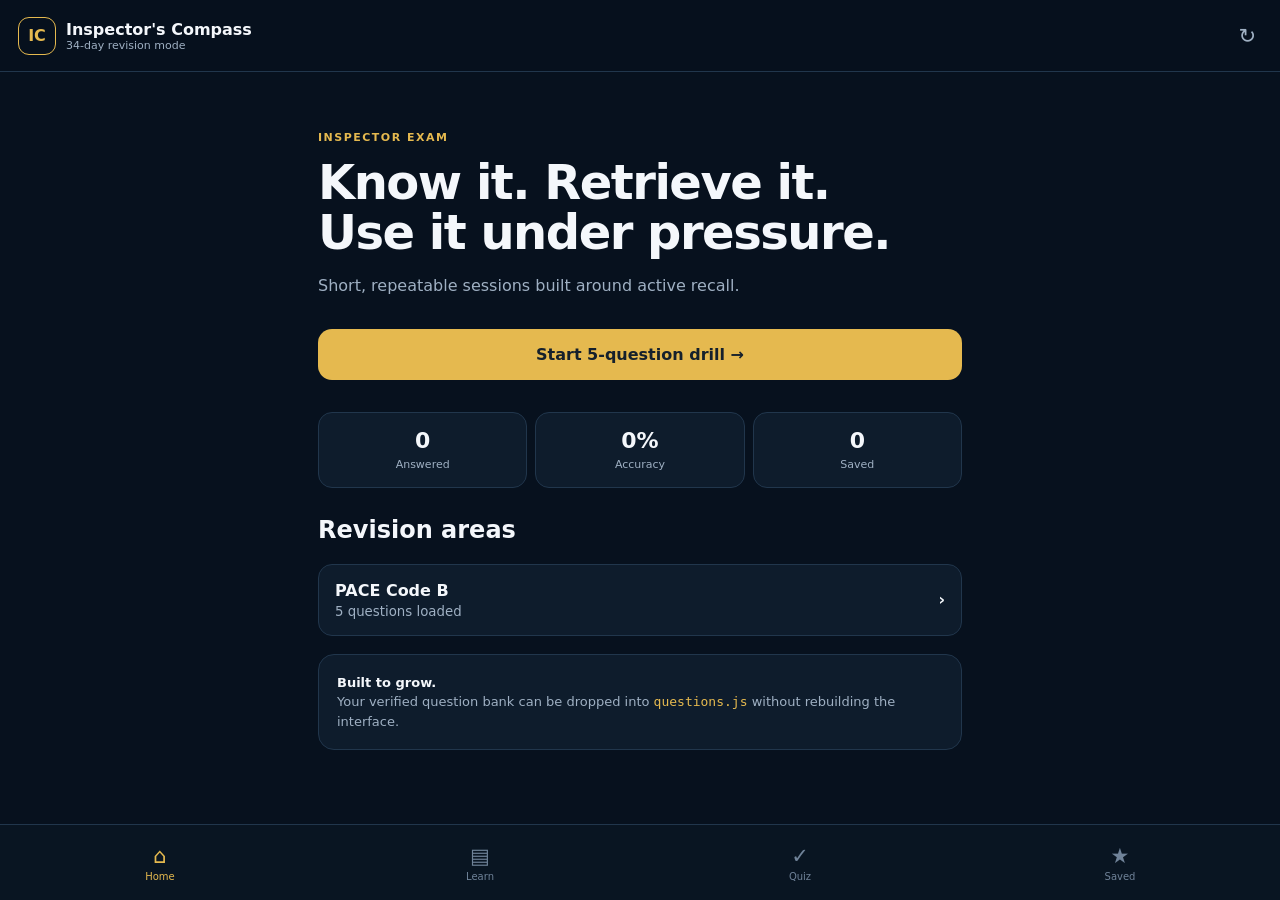
==== index.html @ 99ddb694 "Add files via upload" ====
<!doctype html><html lang="en"><head><meta charset="UTF-8"><meta name="viewport" content="width=device-width,initial-scale=1,viewport-fit=cover"><meta name="theme-color" content="#081523"><meta name="description" content="Inspector's Compass - mobile-first police inspector revision"><link rel="manifest" href="manifest.webmanifest"><link rel="icon" href="icons/icon.svg"><link rel="stylesheet" href="styles.css"><title>Inspector's Compass</title></head><body><div id="app"></div><script src="questions.js"></script><script src="app.js"></script></body></html>
---- styles.css ----
:root{--bg:#07111e;--panel:#0e1c2c;--panel2:#13263a;--ink:#f4f7fb;--muted:#9fb0c3;--gold:#e5b94f;--line:#21364c;--good:#2e9f6b;--bad:#c95a61}*{box-sizing:border-box}body{margin:0;background:var(--bg);color:var(--ink);font-family:Inter,ui-sans-serif,system-ui,-apple-system,Segoe UI,Roboto,sans-serif;padding-bottom:90px}button{font:inherit}header{height:72px;display:flex;align-items:center;justify-content:space-between;padding:12px 18px;border-bottom:1px solid var(--line);position:sticky;top:0;background:rgba(7,17,30,.96);backdrop-filter:blur(12px);z-index:3}.brand{display:flex;gap:10px;align-items:center}.brand b{display:block}.brand small{display:block;color:var(--muted);font-size:11px}.badge{width:38px;height:38px;border:1px solid var(--gold);color:var(--gold);display:grid;place-items:center;border-radius:11px;font-weight:900}.ghost,.back,.star{background:none;border:0;color:var(--muted);font-size:21px}.star.on{color:var(--gold)}main{max-width:680px;margin:auto;padding:22px 18px}.hero{padding:24px 0 8px}.hero h1{font-size:38px;line-height:1.05;margin:8px 0 12px;letter-spacing:-1.5px}.hero p{color:var(--muted);line-height:1.55}.eyebrow{color:var(--gold)!important;font-size:11px!important;letter-spacing:1.5px;font-weight:800}.primary,.secondary{width:100%;border:0;border-radius:14px;padding:16px;margin-top:14px;font-weight:800}.primary{background:var(--gold);color:#15202c}.primary:disabled{opacity:.35}.secondary{background:var(--panel2);color:var(--ink);border:1px solid var(--line)}.stats{display:grid;grid-template-columns:repeat(3,1fr);gap:8px;margin:24px 0}.stats div{background:var(--panel);padding:15px 8px;border:1px solid var(--line);border-radius:14px;text-align:center}.stats strong{font-size:22px;display:block}.stats span{font-size:11px;color:var(--muted)}h2{margin-top:28px}.topic{width:100%;display:flex;align-items:center;justify-content:space-between;text-align:left;background:var(--panel);color:var(--ink);border:1px solid var(--line);border-radius:14px;padding:16px;margin:9px 0}.topic small{display:block;color:var(--muted);margin-top:4px}.notice,.card,.explain,.empty{background:var(--panel);border:1px solid var(--line);border-radius:16px;padding:18px;margin:18px 0;line-height:1.5}.notice{color:var(--muted);font-size:13px}.notice b{color:var(--ink)}code{color:var(--gold)}nav{position:fixed;bottom:0;left:0;right:0;height:76px;background:#091522;border-top:1px solid var(--line);display:flex;z-index:5;padding-bottom:env(safe-area-inset-bottom)}nav button{flex:1;background:none;border:0;color:#708399;font-size:10px}nav button span{display:block;font-size:21px;margin-bottom:3px}nav button.active{color:var(--gold)}.pageTitle{margin-bottom:5px}.muted{color:var(--muted)}.quizTop{display:flex;justify-content:space-between;align-items:center}.progress{height:5px;background:var(--panel2);border-radius:9px;overflow:hidden;margin:18px 0 30px}.progress i{display:block;height:100%;background:var(--gold)}.question{font-size:25px;line-height:1.25;margin:8px 0 22px}.answers{display:grid;gap:10px}.answer{display:flex;gap:13px;align-items:center;text-align:left;padding:15px;background:var(--panel);border:1px solid var(--line);border-radius:14px;color:var(--ink)}.answer span{min-width:31px;height:31px;border-radius:50%;border:1px solid #40556c;display:grid;place-items:center;font-weight:800}.answer.chosen{border-color:var(--gold)}.answer.correct{border-color:var(--good);background:#10291f}.answer.wrong{border-color:var(--bad);background:#2a171d}.explain b{color:var(--gold)}.explain p{color:#d9e1e9}.explain small{color:var(--muted)}.finish{text-align:center;padding-top:40px}.bigcheck{margin:auto;width:74px;height:74px;border-radius:50%;display:grid;place-items:center;background:var(--gold);color:#17212c;font-size:35px;font-weight:900}.empty{text-align:center;color:var(--muted);padding:45px 20px}.empty:first-letter{color:var(--gold)}@media(min-width:700px){.hero h1{font-size:48px}}
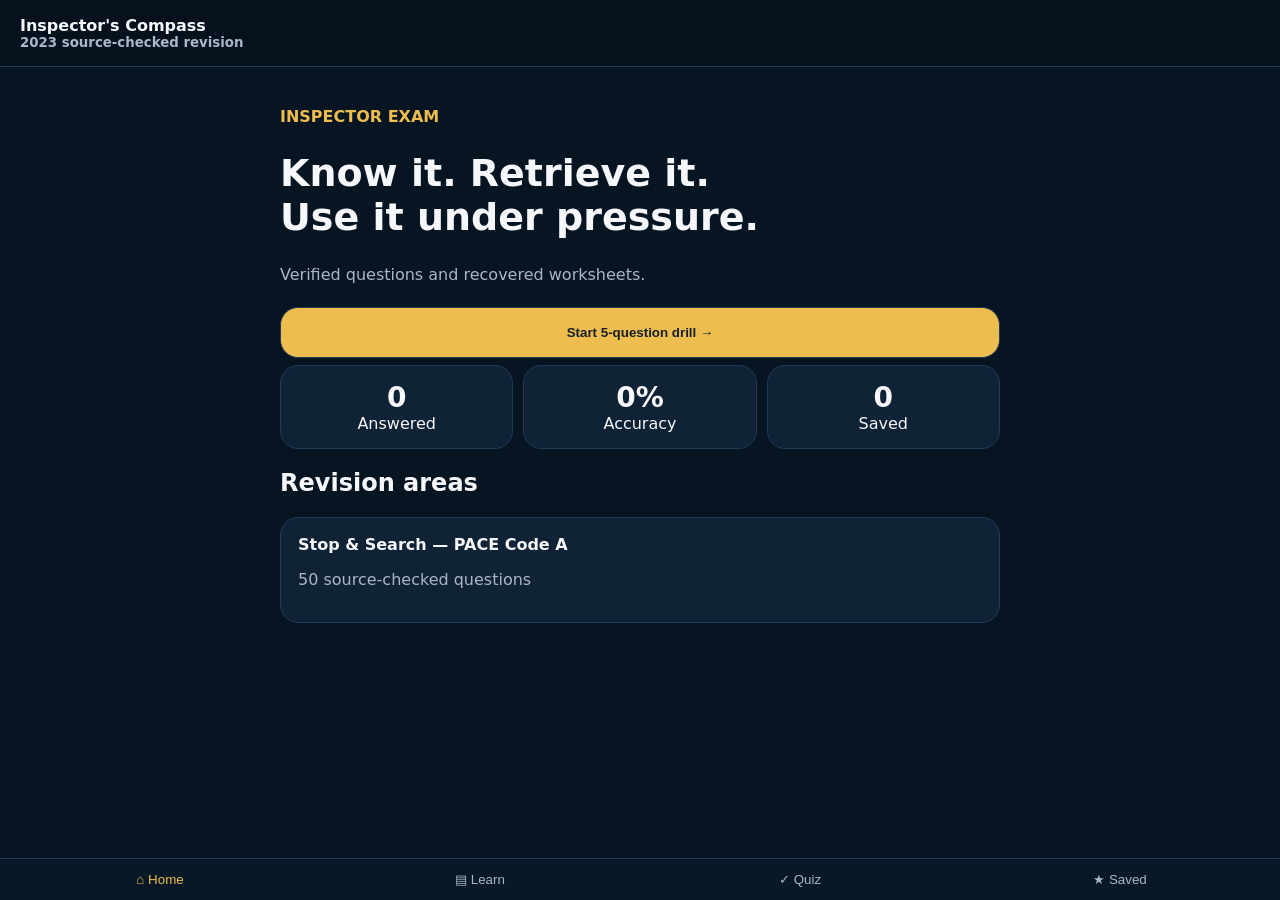
==== commit 2ef61aba: "Add files via upload" ====
--- a/index.html
+++ b/index.html
@@ -1 +1 @@
-<!doctype html><html lang="en"><head><meta charset="UTF-8"><meta name="viewport" content="width=device-width,initial-scale=1,viewport-fit=cover"><meta name="theme-color" content="#081523"><meta name="description" content="Inspector's Compass - mobile-first police inspector revision"><link rel="manifest" href="manifest.webmanifest"><link rel="icon" href="icons/icon.svg"><link rel="stylesheet" href="styles.css"><title>Inspector's Compass</title></head><body><div id="app"></div><script src="questions.js"></script><script src="app.js"></script></body></html>
+<!doctype html><html><head><meta charset=utf-8><meta name=viewport content='width=device-width,initial-scale=1'><title>Inspector's Compass</title><style>*{box-sizing:border-box}body{margin:0;background:#071421;color:#f5f7fa;font-family:system-ui;padding-bottom:80px}header{position:sticky;top:0;background:#06111d;border-bottom:1px solid #203b55;padding:16px 20px;z-index:3}.brand{font-weight:800}.brand small{display:block;color:#a9b7c8}main{max-width:760px;margin:auto;padding:24px 20px}h1{font-size:38px}.gold{color:#edbd4f;font-weight:800}.muted{color:#a9b7c8}.primary,.card,.answer{width:100%;border-radius:18px;padding:17px;margin:7px 0;border:1px solid #203b55}.primary{background:#edbd4f;color:#17202a;font-weight:800;text-align:center}.card,.answer{background:#102235;color:#f5f7fa}.stats{display:grid;grid-template-columns:repeat(3,1fr);gap:10px}.stats div{background:#102235;border:1px solid #203b55;border-radius:18px;padding:15px;text-align:center}.stats strong{display:block;font-size:28px}nav{position:fixed;bottom:0;left:0;right:0;background:#091827;border-top:1px solid #203b55;display:grid;grid-template-columns:repeat(4,1fr);z-index:5}nav button{background:none;border:0;color:#a9b7c8;padding:13px 3px}nav .active{color:#edbd4f}.sheet{white-space:pre-wrap;line-height:1.55;background:#102235;border:1px solid #203b55;border-radius:18px;padding:18px}.answer{text-align:left}.correct{border-color:#2fbf71}.wrong{border-color:#d85b5b}.explain{background:#102235;border:1px solid #203b55;border-radius:18px;padding:18px}.star{float:right;background:none;border:0;color:#edbd4f;font-size:24px}</style></head><body><div id=app></div><script>const Q=[{"id": 1, "topic": "Stop & Search — PACE Code A", "question": "An Inspector is considering an initial section 60 authorisation after intelligence indicates rival groups may engage in serious violence in a town centre. Which statement correctly states the rank and one statutory route for an initial section 60 authorisation?", "options": ["Superintendent or above, on reasonable suspicion that violence may occur.", "Inspector or above, on reasonable belief that incidents involving serious violence may take place in a locality and that authorisation is expedient to prevent them.", "Sergeant or above, whenever offensive weapons might be present.", "Chief Inspector or above, but only after serious violence has already occurred."], "answer": 1, "explanation": "Code A 2.12-2.13 requires an officer of Inspector rank or above. One route is reasonable belief that incidents involving serious violence may take place in a locality and that it is expedient to give the authorisation to prevent them.", "reference": "CJPOA 1994 s.60; Code A 2.12-2.13 • Blackstone GPD 2023 Stop & Search pp. 9-10"}, {"id": 2, "topic": "Stop & Search — PACE Code A", "question": "A section 60 authorisation has been in force for 24 hours. Offences connected with the relevant activity have been committed and further use of the power appears necessary. Who may extend the authorisation, and for how long?", "options": ["Inspector or above, for a further 12 hours.", "Superintendent or above, for a further period not exceeding 24 hours.", "Chief Constable only, for a further 48 hours.", "Any officer who gave the original authorisation, for 24 hours."], "answer": 1, "explanation": "The supplied text states that an officer of Superintendent rank or above may extend a section 60 authorisation for a further period not exceeding 24 hours when the continuation conditions are met.", "reference": "CJPOA 1994 s.60; Code A / Keynote 3.1.4.10 • Blackstone GPD 2023 Stop & Search pp. 10-11"}, {"id": 3, "topic": "Stop & Search — PACE Code A", "question": "An Inspector gives an urgent section 60 authorisation orally. What must happen to the oral authorisation?", "options": ["It is invalid until a magistrate confirms it.", "It must be recorded in writing as soon as practicable, including the statutory particulars.", "It may remain oral for the whole authorised period.", "It must be confirmed by a Chief Inspector within one hour."], "answer": 1, "explanation": "Code A permits an oral authorisation in the specified circumstances, but it must be recorded in writing as soon as practicable with the required grounds, locality and period.", "reference": "CJPOA 1994 s.60; Code A 2.13 • Blackstone GPD 2023 Stop & Search pp. 9-11"}, {"id": 4, "topic": "Stop & Search — PACE Code A", "question": "A section 60 authorisation is in force in a defined locality. What is different about the grounds required for an individual search carried out under that authorisation?", "options": ["The searching constable must still have reasonable grounds to suspect that particular person.", "No individual reasonable suspicion is required, but the power must be exercised within the authorisation and Code A safeguards.", "The person must first consent.", "A Superintendent must approve each individual search."], "answer": 1, "explanation": "Section 60 is a suspicionless power once a valid authorisation is in force. The officer does not need reasonable grounds against the individual, but the authorisation and Code A limits still govern the search.", "reference": "CJPOA 1994 s.60; Code A 2.12 onwards • Blackstone GPD 2023 Stop & Search pp. 9-12"}, {"id": 5, "topic": "Stop & Search — PACE Code A", "question": "An officer believes a person may be carrying stolen property and is considering a section 1 PACE search. What two elements make up reasonable grounds for suspicion under the supplied Code A text?", "options": ["An honest suspicion and approval from a supervisor.", "A genuine suspicion in the officer's own mind and an objective basis for that suspicion.", "A previous conviction and presence in a high-crime area.", "A victim complaint and a refusal to answer questions."], "answer": 1, "explanation": "Code A describes a two-part test: the officer must genuinely suspect the object will be found and there must be an objective basis for that suspicion founded on facts, information or intelligence.", "reference": "PACE 1984 s.1; Code A 2.2 • Blackstone GPD 2023 Stop & Search pp. 5-6"}, {"id": 6, "topic": "Stop & Search — PACE Code A", "question": "An officer sees a person in an area associated with theft and recognises them as having previous convictions. Can previous convictions and general personal factors alone create reasonable grounds to search?", "options": ["Yes, if the officer knows the person has relevant convictions.", "Yes, if the area also has a high crime rate.", "No. Personal factors such as appearance or previous convictions cannot themselves provide the objective basis required.", "Only if a Sergeant agrees."], "answer": 2, "explanation": "The supplied Code A text states that reasonable suspicion can never be supported on personal factors alone; the officer needs an objective basis in current facts, information or intelligence.", "reference": "Code A 2.2A • Blackstone GPD 2023 Stop & Search p. 6"}, {"id": 7, "topic": "Stop & Search — PACE Code A", "question": "An officer has reliable current intelligence that a particular gang habitually carries knives at organised meetings. A person is objectively identifiable as a member of that gang and is attending such a meeting. How may the intelligence affect reasonable suspicion?", "options": ["It can never be relevant because group membership can never be considered.", "It may provide an objective basis for reasonable suspicion, subject to the specific Code A safeguards and the facts of the encounter.", "It automatically permits a strip search.", "It creates section 60 powers without an authorisation."], "answer": 1, "explanation": "Code A allows specific and reliable intelligence about a group or gang to contribute to reasonable suspicion where there is an objective connection between the person, the group and the prohibited articles.", "reference": "Code A 2.6-2.6A • Blackstone GPD 2023 Stop & Search pp. 6-7"}, {"id": 8, "topic": "Stop & Search — PACE Code A", "question": "An officer encounters a person whose behaviour, time and location appear unusual but has no other supporting facts. What does Code A say about a hunch or instinct?", "options": ["A hunch is enough if the officer has more than five years' service.", "A hunch alone cannot be justified as an objective basis for reasonable suspicion.", "A hunch is enough in a high-crime area.", "A hunch is enough if the search is brief."], "answer": 1, "explanation": "The supplied text makes clear that reasonable suspicion must have an objective basis; a hunch or instinct unsupported by objective grounds is insufficient.", "reference": "Code A 2.6B • Blackstone GPD 2023 Stop & Search p. 7"}, {"id": 9, "topic": "Stop & Search — PACE Code A", "question": "An officer has reasonable grounds to suspect a person but asks brief questions before deciding whether to search. What is the proper purpose of such questioning?", "options": ["To obtain a confession before searching.", "To clarify the person's behaviour or presence and potentially confirm or dispel the grounds for suspicion.", "To delay the person until a supervisor arrives.", "To create grounds where none existed by detaining the person for questioning."], "answer": 1, "explanation": "Code A 2.9 permits questions about behaviour or presence where reasonable grounds exist. Answers may confirm or dispel suspicion; a person must not be detained merely to find grounds through questioning.", "reference": "Code A 2.9 • Blackstone GPD 2023 Stop & Search pp. 7-8"}, {"id": 10, "topic": "Stop & Search — PACE Code A", "question": "A person gives a credible explanation which removes the factual basis for an officer's proposed search. What should the officer do?", "options": ["Search anyway because the officer had initially formed suspicion.", "Treat the explanation as irrelevant.", "Reassess the grounds; if suspicion is dispelled, the search should not proceed on the original basis.", "Arrest the person for refusing a search."], "answer": 2, "explanation": "Code A 2.9 recognises that preliminary questioning can dispel reasonable suspicion. If the objective basis disappears, the original search justification disappears with it.", "reference": "Code A 2.9 • Blackstone GPD 2023 Stop & Search pp. 7-8"}, {"id": 11, "topic": "Stop & Search — PACE Code A", "question": "An officer reasonably suspects that a pedestrian has stolen property concealed in a bag. Which power is the core statutory stop-and-search power for stolen or prohibited articles?", "options": ["PACE 1984 s.1.", "Misuse of Drugs Act 1971 s.23.", "Firearms Act 1968 s.47.", "CJPOA 1994 s.60 only."], "answer": 0, "explanation": "The Annex A table identifies PACE s.1 as the principal stop-and-search power for stolen or prohibited articles.", "reference": "PACE 1984 s.1; Code A Annex A • Blackstone GPD 2023 Stop & Search Annex A, pp. 24-25"}, {"id": 12, "topic": "Stop & Search — PACE Code A", "question": "An officer reasonably suspects that a driver has controlled drugs in the vehicle. Which power in Annex A applies?", "options": ["PACE 1984 s.1 only.", "Misuse of Drugs Act 1971 s.23.", "Firearms Act 1968 s.47.", "CJPOA 1994 s.60."], "answer": 1, "explanation": "Annex A identifies Misuse of Drugs Act 1971 s.23 as the stop-and-search power for controlled drugs.", "reference": "Misuse of Drugs Act 1971 s.23; Code A Annex A • Blackstone GPD 2023 Stop & Search Annex A, p. 24"}, {"id": 13, "topic": "Stop & Search — PACE Code A", "question": "An officer has the statutory grounds to search for firearms. Which power in Annex A is the principal firearms stop-and-search power?", "options": ["PACE 1984 s.1.", "Firearms Act 1968 s.47.", "Misuse of Drugs Act 1971 s.23.", "Police Reform Act 2002 Sch.4."], "answer": 1, "explanation": "Annex A lists Firearms Act 1968 s.47 for firearms searches in the statutory circumstances described there.", "reference": "Firearms Act 1968 s.47; Code A Annex A • Blackstone GPD 2023 Stop & Search Annex A, p. 24"}, {"id": 14, "topic": "Stop & Search — PACE Code A", "question": "An officer is searching school premises for an offensive weapon or bladed/sharply pointed article. Which statutory power is listed in Annex A?", "options": ["Criminal Justice Act 1988 s.139B.", "Crossbows Act 1987 s.4.", "Poaching Prevention Act 1862 s.2.", "Protection of Badgers Act 1992 s.10."], "answer": 0, "explanation": "Annex A lists Criminal Justice Act 1988 s.139B for offensive weapons and bladed or sharply pointed articles on school premises.", "reference": "Criminal Justice Act 1988 s.139B; Code A Annex A • Blackstone GPD 2023 Stop & Search Annex A, p. 25"}, {"id": 15, "topic": "Stop & Search — PACE Code A", "question": "Police suspect a person in a public place of possessing game or poaching equipment in circumstances engaging the statutory power. Which Act is listed in Annex A?", "options": ["Poaching Prevention Act 1862 s.2.", "Deer Act 1991 s.12 only.", "Wildlife and Countryside Act 1981 s.19 only.", "Sporting Events (Control of Alcohol etc.) Act 1985 s.7."], "answer": 0, "explanation": "Annex A lists Poaching Prevention Act 1862 s.2 for game or poaching equipment, exercisable in a public place.", "reference": "Poaching Prevention Act 1862 s.2; Code A Annex A • Blackstone GPD 2023 Stop & Search Annex A, p. 25"}, {"id": 16, "topic": "Stop & Search — PACE Code A", "question": "An officer starts a standard public stop and search under section 1 PACE. What clothing may the officer require the person to remove in public under the ordinary Code A rule?", "options": ["Outer coat, jacket and gloves.", "Shirt, trousers and shoes.", "Any clothing if the officer is the same sex.", "Headgear, footwear and all outer clothing in every case."], "answer": 0, "explanation": "Code A 3.5 states that the ordinary power does not allow a person to be required to remove clothing in public other than an outer coat, jacket or gloves, subject to the separate statutory exceptions described in the text.", "reference": "Code A 3.5 • Blackstone GPD 2023 Stop & Search p. 16"}, {"id": 17, "topic": "Stop & Search — PACE Code A", "question": "An officer needs a more thorough search that requires removal of more than an outer coat, jacket or gloves. What safeguard applies?", "options": ["It may be done in public if a second officer is present.", "It must be conducted out of public view and by an officer of the same sex, subject to the Code's detailed rules.", "It may only be done by an Inspector.", "It always requires arrest first."], "answer": 1, "explanation": "Code A 3.6 requires a more thorough search involving removal of more clothing to be conducted out of public view and by an officer of the same sex, with the additional safeguards in the Code.", "reference": "Code A 3.6 • Blackstone GPD 2023 Stop & Search p. 16"}, {"id": 18, "topic": "Stop & Search — PACE Code A", "question": "An officer is searching for a tiny item that could reasonably be hidden in a person's hair. May the person's hair be searched in public?", "options": ["No, hair can never be searched during a public stop and search.", "Yes, where the object sought could reasonably be concealed there and the search is proportionate.", "Only after arrest.", "Only by a medical practitioner."], "answer": 1, "explanation": "Code A 3.5 says the extent of a search must depend on what is suspected of being carried and notes that a person's hair may be searched in public.", "reference": "Code A 3.3-3.5 • Blackstone GPD 2023 Stop & Search p. 16"}, {"id": 19, "topic": "Stop & Search — PACE Code A", "question": "An officer is searching for an item small enough to be concealed inside a coat pocket. Which principle controls how far the search may go?", "options": ["The officer may search every part of the person's clothing regardless of the object sought.", "The extent of the search must be reasonably related to where the object could be concealed.", "The search must always include removal of footwear.", "The search may never include putting hands inside pockets."], "answer": 1, "explanation": "Code A 3.3-3.5 links the extent of the search to the nature of the object sought. Officers may search places where it could reasonably be concealed and should not go further than necessary.", "reference": "Code A 3.3-3.5 • Blackstone GPD 2023 Stop & Search p. 16"}, {"id": 20, "topic": "Stop & Search — PACE Code A", "question": "A stop-and-search detention is taking longer than necessary because officers are waiting for paperwork that could be completed afterwards. Which Code A principle is engaged?", "options": ["Detention for search should be kept to the minimum necessary.", "Any stop and search may last up to six hours.", "Only a supervisor may decide when a search ends.", "The person must remain until a written record is printed."], "answer": 0, "explanation": "Code A states that detention for the purposes of a search must be kept to the minimum necessary and the search should normally take place at or near the place of the stop.", "reference": "Code A 1.2 and 3.4 • Blackstone GPD 2023 Stop & Search pp. 2, 16"}, {"id": 21, "topic": "Stop & Search — PACE Code A", "question": "Before searching a detained person, an officer gives the grounds and object but not their identity or station. Which statement is correct?", "options": ["That is sufficient because grounds and object are the only mandatory information.", "The officer must also provide the identity/station information required by Code A before the search, subject to the stated safety exception.", "Identity is required only after the search.", "Identity is required only if an arrest follows."], "answer": 1, "explanation": "Code A 3.8 requires specified information before the search, including the officer's identity details and police station, subject to the permitted exception where naming the officer creates a genuine risk.", "reference": "PACE 1984 s.2; Code A 3.8 • Blackstone GPD 2023 Stop & Search p. 17"}, {"id": 22, "topic": "Stop & Search — PACE Code A", "question": "An officer is about to carry out a section 1 PACE search. What must the person be told about the object of the search?", "options": ["Only that the officer is conducting a lawful search.", "The object of the search in terms of the article or articles being looked for.", "The maximum sentence for any offence discovered.", "The name of the custody officer."], "answer": 1, "explanation": "Code A 3.8 requires a clear explanation of the object of the search in terms of the article or articles for which there is a power to search.", "reference": "PACE 1984 s.2; Code A 3.8 • Blackstone GPD 2023 Stop & Search p. 17"}, {"id": 23, "topic": "Stop & Search — PACE Code A", "question": "An officer is not in uniform and intends to carry out a stop and search. What additional step is required before the search?", "options": ["Obtain written Inspector authority.", "Show their warrant card.", "Call a uniformed officer to conduct the search.", "Arrest the person first."], "answer": 1, "explanation": "Code A 3.8 requires an officer not in uniform to show their warrant card before the search.", "reference": "PACE 1984 s.2; Code A 3.8 • Blackstone GPD 2023 Stop & Search p. 17"}, {"id": 24, "topic": "Stop & Search — PACE Code A", "question": "A person is detained for a search under a statutory power requiring reasonable suspicion. What must the officer explain about the grounds?", "options": ["The officer need only say 'intelligence received'.", "The officer must explain the grounds for the search, not merely state the statutory power.", "The grounds can be withheld in every case.", "Grounds are required only if something is found."], "answer": 1, "explanation": "Code A 3.8 requires the grounds for the search to be explained where the power depends on reasonable suspicion.", "reference": "PACE 1984 s.2; Code A 3.8 • Blackstone GPD 2023 Stop & Search p. 17"}, {"id": 25, "topic": "Stop & Search — PACE Code A", "question": "A person is about to be searched and asks whether they can obtain a copy of the search record. What should the officer tell them?", "options": ["They have no entitlement unless arrested.", "They are entitled to the record in accordance with the Code and must be told how it can be obtained.", "Only their solicitor can obtain it.", "The record is confidential to police."], "answer": 1, "explanation": "Code A requires the person to be informed of their entitlement to a copy/access to the search record and the mechanism for obtaining it.", "reference": "PACE 1984 s.3; Code A 3.8 and 4.2 • Blackstone GPD 2023 Stop & Search pp. 17-20"}, {"id": 26, "topic": "Stop & Search — PACE Code A", "question": "A search does not result in arrest and making an immediate written record is wholly impracticable because of serious public disorder. When must the officer make the record?", "options": ["Only if the person later asks for one.", "As soon as practicable after the search.", "Within seven days.", "Before the end of the officer's next tour."], "answer": 1, "explanation": "Code A 4.1 requires the record to be made on the spot unless that is wholly impracticable; if so, it must be made as soon as practicable afterwards.", "reference": "Code A 4.1 • Blackstone GPD 2023 Stop & Search p. 19"}, {"id": 27, "topic": "Stop & Search — PACE Code A", "question": "A person is searched but not arrested and is not given a copy of the record at the scene. How long do they have to request access to the record?", "options": ["14 days.", "28 days.", "Three months from the date of the search.", "One year."], "answer": 2, "explanation": "The supplied Code A text states that where a copy is not provided at the time, the person may apply for a copy/access within three months.", "reference": "PACE 1984 s.3; Code A 4.2 • Blackstone GPD 2023 Stop & Search pp. 18-20"}, {"id": 28, "topic": "Stop & Search — PACE Code A", "question": "A stop and search leads directly to arrest. How may the search record be made?", "options": ["No record is required because an arrest occurred.", "It may be made as part of the person's custody record at the police station.", "It must be sent to a magistrates' court.", "It must be completed only after charge."], "answer": 1, "explanation": "Code A provides that where a search results in arrest, the search record may be made as part of the person's custody record.", "reference": "Code A 4.2B • Blackstone GPD 2023 Stop & Search p. 20"}, {"id": 29, "topic": "Stop & Search — PACE Code A", "question": "Police search a vehicle and two occupants for the same object on the same grounds. Which recording rule applies?", "options": ["One record can cover everyone because the grounds are the same.", "A separate record must be made for each person searched; where a person and vehicle are searched on the same object and grounds, that person's record can also cover the vehicle search.", "Only the driver needs a record.", "No record is needed for the vehicle."], "answer": 1, "explanation": "Code A 4.5 requires a record for each person and each vehicle searched, but allows one record to cover a person and vehicle where the object and grounds are the same. More than one person searched requires separate person records.", "reference": "Code A 4.5 • Blackstone GPD 2023 Stop & Search p. 21"}, {"id": 30, "topic": "Stop & Search — PACE Code A", "question": "An unattended vehicle is searched under a statutory stop-and-search power. What must officers do after the search?", "options": ["Wait until the owner returns.", "Leave the required notice on or in the vehicle stating that it has been searched and giving the prescribed information.", "Tow the vehicle in every case.", "Notify the local authority."], "answer": 1, "explanation": "The supplied text requires a notice to be left on or in an unattended vehicle after search, with the required information and route to obtain the search record.", "reference": "Code A 4.8-4.9; Keynote 3.1.5.2 • Blackstone GPD 2023 Stop & Search pp. 18, 21"}, {"id": 31, "topic": "Stop & Search — PACE Code A", "question": "An officer records the grounds for a search simply as 'known thief in a high-crime area'. What is the problem?", "options": ["The record need only identify the person's previous convictions.", "The record should briefly but informatively explain the reason for suspecting the person, with reference to the information and/or intelligence on which it was based.", "Grounds never need to be recorded.", "Only the outcome of the search matters."], "answer": 1, "explanation": "Code A 4.6 requires the grounds entry to explain briefly but informatively why the person was suspected, with reference to the information and/or intelligence relied on.", "reference": "Code A 4.6 • Blackstone GPD 2023 Stop & Search p. 21"}, {"id": 32, "topic": "Stop & Search — PACE Code A", "question": "An officer stops a person in a public place merely to ask where they are going and why, without using a statutory stop-and-search power. What is the national recording requirement under the supplied Code A text?", "options": ["A full stop-and-search record is mandatory.", "There is no national requirement to record that non-statutory encounter or give a receipt merely because the officer asked such questions.", "The encounter must be authorised by an Inspector.", "The person must provide fingerprints."], "answer": 1, "explanation": "The Code states there is no national requirement to record encounters not governed by statutory stop-and-search powers merely because an officer asks a person to account for themselves, their actions, behaviour, presence or possession.", "reference": "Code A 4.12 • Blackstone GPD 2023 Stop & Search p. 22"}, {"id": 33, "topic": "Stop & Search — PACE Code A", "question": "A person searched speaks very little English and appears not to understand the information being given. What should the officer do?", "options": ["Proceed without explaining anything because the power is statutory.", "Take reasonable steps to bring the required information to the person's attention, using appropriate assistance or material where practicable.", "Arrest the person for non-cooperation.", "Abandon every lawful search involving a language barrier."], "answer": 1, "explanation": "Code A requires reasonable steps to make the required information understood where the person does not appear to understand English, including appropriate interpretation or explanatory material where practicable.", "reference": "Code A 3.10-3.11 • Blackstone GPD 2023 Stop & Search p. 18"}, {"id": 34, "topic": "Stop & Search — PACE Code A", "question": "A supervisor reviews a set of stop-and-search records at the end of a tour. What is a core supervisory responsibility?", "options": ["Check that powers are being used lawfully and appropriately, including scrutinising recorded grounds.", "Delete records where nothing was found.", "Approve only searches that led to arrest.", "Require a magistrate to countersign every search."], "answer": 0, "explanation": "Code A 5.1 onwards requires supervisors to monitor the use of stop-and-search powers and scrutinise records, including the grounds recorded and the way powers are being exercised.", "reference": "Code A 5.1-5.4 • Blackstone GPD 2023 Stop & Search p. 23"}, {"id": 35, "topic": "Stop & Search — PACE Code A", "question": "A supervisor identifies repeated searches by an officer where the recorded grounds do not support reasonable suspicion. What should the supervisor do?", "options": ["Ignore the issue unless a complaint is made.", "Review the circumstances and take appropriate action where misuse or a breach of standards is identified.", "Automatically dismiss the officer.", "Erase the search records."], "answer": 1, "explanation": "The supervision section requires active scrutiny and appropriate action where misuse is identified; the response depends on the facts and may include performance or misconduct processes.", "reference": "Code A 5.5-5.6 • Blackstone GPD 2023 Stop & Search p. 23"}, {"id": 36, "topic": "Stop & Search — PACE Code A", "question": "Police are planning stop-and-search activity involving children. What safeguarding duty is emphasised by Code A?", "options": ["Children must always be arrested before search.", "Police must have regard to the need to safeguard and promote the welfare of persons under 18.", "Every child search requires parental presence.", "Every child search must take place at a police station."], "answer": 1, "explanation": "Code A 1.1 refers to the duty under section 11 Children Act 2004 to have regard to the need to safeguard and promote the welfare of children.", "reference": "Children Act 2004 s.11; Code A 1.1 • Blackstone GPD 2023 Stop & Search p. 2"}, {"id": 37, "topic": "Stop & Search — PACE Code A", "question": "An officer has no statutory search power but asks a person to agree voluntarily to being searched in the street. What does Code A say?", "options": ["The search is lawful if the person signs a consent form.", "An officer must not search a person merely by consent where no statutory power applies, apart from the limited entry-condition exception described in the Code.", "Consent creates a temporary section 1 PACE power.", "Consent searches are allowed only for people over 18."], "answer": 1, "explanation": "Code A 1.5 prohibits routine consent searches where no statutory power exists, apart from the specific exception for searches as a condition of entry to premises such as sports grounds.", "reference": "Code A 1.5 • Blackstone GPD 2023 Stop & Search p. 2"}, {"id": 38, "topic": "Stop & Search — PACE Code A", "question": "An officer breaches important Code A safeguards during a search and evidence is later relied on in court. What consequence does Code A identify?", "options": ["The evidence is automatically destroyed.", "The evidence may be open to challenge in court.", "The prosecution automatically ends.", "The officer is automatically imprisoned."], "answer": 1, "explanation": "Code A 1.6 states that evidence obtained where the Code's provisions are not observed may be open to challenge.", "reference": "Code A 1.6 • Blackstone GPD 2023 Stop & Search p. 2"}, {"id": 39, "topic": "Stop & Search — PACE Code A", "question": "A stand-alone section 60AA authorisation is being considered, rather than relying on an existing section 60 authorisation. Which statement best reflects the authorisation route described in the supplied material?", "options": ["Any constable may create the power whenever a face covering is seen.", "An Inspector or above may authorise the power for a locality where the statutory test concerning activities involving offences is met; the individual constable must still reasonably believe an item is worn wholly or mainly to conceal identity before requiring removal.", "A magistrate must authorise every use.", "A Superintendent must personally identify every person wearing a face covering."], "answer": 1, "explanation": "The supplied section 60AA material distinguishes the area authorisation from the individual constable's exercise of the removal power. The latter depends on a reasonable belief that the item is worn wholly or mainly to conceal identity.", "reference": "CJPOA 1994 s.60AA; Keynote 3.1.4.9-3.1.4.10 • Blackstone GPD 2023 Stop & Search pp. 12-13"}, {"id": 40, "topic": "Stop & Search — PACE Code A", "question": "A person refuses a lawful requirement by a constable to remove an item under section 60AA. What is the legal consequence identified in the supplied material?", "options": ["No offence is committed.", "A specific offence is committed under section 60AA(7).", "Only a civil penalty is available.", "The refusal merely ends the encounter."], "answer": 1, "explanation": "The Keynote expressly identifies failure to comply with a lawful section 60AA requirement as an offence under section 60AA(7).", "reference": "CJPOA 1994 s.60AA(7); Keynote 3.1.4.14 • Blackstone GPD 2023 Stop & Search p. 14"}, {"id": 41, "topic": "Stop & Search — PACE Code A", "question": "A constable reasonably believes that an item worn for religious reasons is also being worn wholly or mainly to conceal identity, and a lawful removal power is engaged. What handling does the Code recommend where practicable?", "options": ["Remove it immediately in full public view.", "Allow removal out of public view and in the presence of an officer of the same sex.", "Only a Superintendent may be present.", "Religious items can never be removed even where the statutory test is met."], "answer": 1, "explanation": "The religious-sensitivities Keynote says that where removal is required, it should where practicable occur out of public view and in the presence of an officer of the same sex.", "reference": "Code A Keynote 3.1.4.12 • Blackstone GPD 2023 Stop & Search p. 14"}, {"id": 42, "topic": "Stop & Search — PACE Code A", "question": "An Inspector is briefing officers on the meaning of 'dangerous instruments' for section 60 purposes. What does the supplied text mean by 'dangerous instruments'?", "options": ["Only firearms.", "Instruments which have a blade or are sharply pointed.", "All offensive weapons and any object capable of harm.", "Controlled drugs."], "answer": 1, "explanation": "The section 60 material defines dangerous instruments as instruments which have a blade or are sharply pointed. Offensive weapons are a separate category in the statutory wording.", "reference": "CJPOA 1994 s.60; Keynote 3.1.4.7 • Blackstone GPD 2023 Stop & Search pp. 10-11"}, {"id": 43, "topic": "Stop & Search — PACE Code A", "question": "A constable is considering one of the specified Schedule 5 TPIM search powers. Do those powers always require reasonable grounds to suspect that the individual is contravening the TPIM or carrying the item sought?", "options": ["No. The supplied Code A text states that the specified TPIM powers do not require reasonable grounds of suspicion in the way ordinary suspicion-based powers do.", "Yes, and the suspicion must be confirmed by an Inspector.", "Yes, but only in private premises.", "Yes, but only for persons under 18."], "answer": 0, "explanation": "The TPIM section explains that the specified Schedule 5 powers may be exercised without the ordinary reasonable-suspicion requirement.", "reference": "TPIM Act 2011 Sch.5; Code A 2.18A-2.20 • Blackstone GPD 2023 Stop & Search p. 15"}, {"id": 44, "topic": "Stop & Search — PACE Code A", "question": "A search warrant is issued under the TPIM Schedule 5 warrant provision described in Code A 2.20. Within what period must the search be carried out?", "options": ["24 hours.", "Seven days from issue.", "28 days.", "Three months."], "answer": 1, "explanation": "Code A 2.20 states that a search under that warrant must be carried out within seven days of issue.", "reference": "TPIM Act 2011 Sch.5; Code A 2.20 • Blackstone GPD 2023 Stop & Search p. 15"}, {"id": 45, "topic": "Stop & Search — PACE Code A", "question": "Under the same TPIM warrant provision, an officer is checking how often the individual may be searched. How many times may the individual be searched under that warrant within its validity period?", "options": ["Once.", "Twice.", "Unlimited times.", "Once per day."], "answer": 0, "explanation": "The supplied text states that the individual may be searched on one occasion only within the warrant period.", "reference": "TPIM Act 2011 Sch.5; Code A 2.20 • Blackstone GPD 2023 Stop & Search p. 15"}, {"id": 46, "topic": "Stop & Search — PACE Code A", "question": "An officer is recording the self-defined ethnicity of a person searched. Which Annex B code corresponds to 'White - British'?", "options": ["W1.", "M1.", "A1.", "B1."], "answer": 0, "explanation": "Annex B lists 'White - British' as W1.", "reference": "Code A Annex B • Blackstone GPD 2023 Stop & Search Annex B, p. 25"}, {"id": 47, "topic": "Stop & Search — PACE Code A", "question": "A designated Community Support Officer has lawfully detained a person under the Police Reform Act 2002 powers shown in Annex C. For what may the designated CSO search the detained person without consent under the relevant Schedule 4 power?", "options": ["Any controlled drugs.", "Objects that might be used to cause physical injury or to assist escape.", "Evidence of any offence whatsoever.", "Documents proving identity only."], "answer": 1, "explanation": "Annex C identifies the designated CSO power to search a lawfully detained person for objects that might cause physical injury or assist escape.", "reference": "Police Reform Act 2002 Sch.4; Code A Annex C • Blackstone GPD 2023 Stop & Search Annex C, p. 25"}, {"id": 48, "topic": "Stop & Search — PACE Code A", "question": "An officer is considering a search under section 4 Crossbows Act 1987. Which description matches the Annex A entry?", "options": ["Crossbows or parts of crossbows, subject to the statutory description, with the power exercisable anywhere except dwellings.", "Only knives carried by persons under 18.", "Only air weapons in public places.", "Only bows carried at sporting events."], "answer": 0, "explanation": "Annex A lists Crossbows Act 1987 s.4 for crossbows or parts of crossbows, subject to the statutory description in the table, and states the power is exercisable anywhere except dwellings.", "reference": "Crossbows Act 1987 s.4; Code A Annex A • Blackstone GPD 2023 Stop & Search Annex A, p. 25"}, {"id": 49, "topic": "Stop & Search — PACE Code A", "question": "Police are exercising the Protection of Badgers Act 1992 search power listed in Annex A. Where does the Annex A table state the power is exercisable?", "options": ["In a public place only.", "Anywhere.", "Anywhere except dwellings.", "Only on Crown land."], "answer": 1, "explanation": "Annex A lists the Protection of Badgers Act search power as exercisable anywhere.", "reference": "Protection of Badgers Act 1992; Code A Annex A • Blackstone GPD 2023 Stop & Search Annex A, p. 25"}, {"id": 50, "topic": "Stop & Search — PACE Code A", "question": "Police are exercising the Wildlife and Countryside Act 1981 search power listed in Annex A. Where does the Annex A table state the power is exercisable?", "options": ["Anywhere except dwellings.", "In public places only.", "Inside dwellings only.", "Only in national parks."], "answer": 0, "explanation": "Annex A lists the Wildlife and Countryside Act search power as exercisable anywhere except dwellings.", "reference": "Wildlife and Countryside Act 1981; Code A Annex A • Blackstone GPD 2023 Stop & Search Annex A, p. 25"}],SHEET="<PARSED TEXT FOR PAGE: 1 / 3>\nSTOP & SEARCH - PACE CODE A\nInspector Revision - condensed learning sheet\nMANUAL: GENERAL POLICE DUTIES | TOPIC: STOP & SEARCH | GP-SA-01\nMEMORY SPINE POWER -> GROUNDS -> OBJECT -> GOWISELY -> SEARCH -> RECORD -> SUPERVISE\n1. What Code A is doing\nCode A governs the exercise of statutory stop-and-search powers and the recording of public encounters. The supplied \nmanual stresses fair, responsible use, respect, non-discrimination and the need to minimise embarrassment. A stop and \nsearch is an investigative power - not a general power to stop people merely to find out what they are doing.\nCORE EXAM IDEA Always identify the statutory power first. Then ask: what may be searched for, where can the \npower be exercised, and what grounds/authorisation are required?\n2. Reasonable grounds for suspicion\n Reasonable suspicion must have an objective basis in facts, information and/or intelligence relevant to the likelihood \nthat the person has the article concerned.\n The officer must genuinely suspect the object will be found AND there must be an objective basis on which a \nreasonable person could reach the same conclusion.\n Personal factors can NEVER support reasonable suspicion: physical appearance or protected characteristics, previous \nconvictions, or generalisations/stereotypes about groups.\n Behaviour, time and location may contribute, but a hunch or instinct unsupported by an objective basis cannot.\n Information/intelligence can support suspicion, including descriptions and current intelligence, but targeting must still\nbe based on an objective connection to the article/offence.\n Membership of a group is not, by itself, enough. Group-related intelligence must give an objective basis relevant to the \nparticular search.\nEXAM TRAP 'Known offender', 'looks suspicious', ethnicity, age, clothing style or presence in a high-crime area alone \ndo NOT create reasonable grounds.\n3. Questioning before deciding to search\nAn officer with reasonable grounds may detain the person to carry out the search. Before doing so, the officer may ask \nquestions about behaviour or presence in circumstances giving rise to suspicion. A satisfactory explanation may dispel \nsuspicion; questioning may also reveal grounds relating to a different article. A person cannot be detained merely to \nobtain grounds through questioning.\n4. Section 60 CJPOA 1994 - suspicionless search\n An Inspector or above may authorise stop and search under s60 where the statutory conditions concerning serious \nviolence or dangerous instruments/offensive weapons are met.\n The authorisation is geographically and temporally limited and must specify the grounds, locality and period.\n The supplied manual states the initial authorisation period is up to 24 hours. It may be extended by Superintendent or \nabove for a further period up to 24 hours where the statutory continuation conditions are met.\n Under s60, the individual officer does not need reasonable grounds to suspect the particular person is carrying the \narticle, but the search must still be exercised lawfully, fairly and in accordance with Code A.\n Where s60 is in force, officers may search persons/vehicles for offensive weapons or dangerous instruments; the Code \nalso covers removal of face coverings where the relevant statutory power applies.\n<PARSED TEXT FOR PAGE: 2 / 3>\nRANK / CLOCK Initial s60: Inspector+ | up to 24h. Extension: Superintendent+ | further up to 24h.\n5. Conduct of the search\n Stops and searches must be carried out with courtesy, consideration and respect.\n Detention for search must be kept to the minimum necessary. The search should be at or near the place where the \nperson/vehicle was first detained.\n The extent of the search must be proportionate to the object sought. Do not search places where the object could not \nreasonably be concealed.\n In public, an officer may generally require removal only of outer coat, jacket and gloves. More thorough searches \ninvolving removal of more clothing are subject to additional safeguards and privacy requirements.\n Searches exposing intimate parts are not ordinary stop-and-search procedure; the manual directs such searches into \nthe separate safeguards in Code A/Code C.\n Where practicable, searches involving removal of headgear or other articles worn for religious reasons should be \nconducted out of public view by an officer of the same sex.\n Reasonable force may be used only where the underlying power permits it and where necessary.\n6. Before the search - the information that must be given\nBefore a detained person or vehicle is searched, the officer must take reasonable steps to give the required information. \nLearn this as the practical GOWISELY sequence:\nTrigger What the person needs\nG - Grounds The grounds for the search, where reasonable suspicion is\nrequired.\nO - Object What article/object the officer is searching for.\nW - Warrant card If not in uniform, show warrant card; the manual also \naddresses identity safeguards.\nI - Identity Officer's name/identification details as required.\nS - Station The police station to which the officer is attached.\nE - Entitlement Entitlement to a copy of the search record.\nL - Legal power The statutory power being used.\nY - 'You are detained' Make clear that the person is detained for the purpose of \nthe search.\nEXAM TRAP GOWISELY is a memory aid, not the statutory wording. In an exam, identify the actual Code A \nrequirement/power rather than treating the acronym itself as law.\n7. Recording requirements\n A record must be made as soon as practicable after a search to which Code A applies.\n The record includes core details such as the officer identity (subject to permitted safeguards), date/time/place, \nperson/vehicle searched, object of search, legal power, grounds where applicable, outcome and whether anything was \nfound/seized.\n If the person is arrested following the search, the search record may form part of the custody record.\n Where the person is not arrested, they are entitled to a copy of the record; the supplied material describes routes for \nobtaining the record where it cannot be provided immediately.\n<PARSED TEXT FOR PAGE: 3 / 3>\n The Code requires self-defined ethnicity to be recorded in the prescribed way; officer-perceived ethnicity is separately \nrecorded where required.\n8. Monitoring and supervision\n Supervisors must monitor the use of stop-and-search powers, scrutinise records and address misuse or \ndisproportionate patterns.\n Supervisors should consider whether reasonable suspicion is properly recorded and whether officers are using \npowers fairly and lawfully.\n Complaints or apparent misuse require appropriate supervisory action. The manual emphasises public confidence and\ncommunity relations as part of proper use of the power.\n9. Powers table - what to distinguish\nPower Object Who/what Where\nPACE s1 Stolen or prohibited articles Persons & vehicles Public place / statutory \nextent\nMDA 1971 s23 Controlled drugs Persons & vehicles Anywhere\nFirearms Act 1968 s47 Firearms / ammunition in \nstatutory circumstances\nPersons & vehicles Statutory extent\nCJPOA 1994 s60 Offensive weapons / \ndangerous instruments\nPersons & vehicles Authorised locality\nOther listed powers e.g. wildlife, poaching, \ncrossbows, sporting-event \nand TPIM powers\nVaries Varies by statute\n10. High-yield retrieval\n What two things are needed for reasonable suspicion?\n Name three things that can never, by themselves, create reasonable suspicion.\n What is different about s60 from an ordinary reasonable-suspicion search?\n Who can initially authorise s60, and for how long?\n Who can extend s60, and for how long?\n What is the purpose of GOWISELY?\n How far may a search go? What controls its extent?\n What extra safeguards apply to removal of more than outer coat/jacket/gloves?\n What must happen to the search record?\n What is the supervisor's role in Code A?\nSource: supplied Stop & Search manual pages (PACE Code A chapter and annex material). Condensed for Inspector exam retrieval.",VISUAL="<PARSED TEXT FOR PAGE: 1 / 1>\nSTOP & SEARCH - CODE A\nCONNOR-STYLE VISUAL MEMORY MAP\nGP-SA-02 | POWER -> GROUNDS -> GOWISELY -> SEARCH -> RECORD\n1 POWER 2 GROUNDS 3 OBJECT 4 GOWISELY 5 SEARCH 6 RECORD\nREASONABLE SUSPICION\n• GENUINE suspicion + OBJECTIVE basis\n• Facts / information / intelligence\n• Behaviour/time/place can contribute\n• NO: stereotypes, protected traits, convictions alone\n• Hunch alone = NOT enough\nSECTION 60\n• NO individual reasonable suspicion\n• Inspector+ authorises\n• Serious violence / dangerous instruments context\n• Initial: up to 24 HOURS\n• Superintendent+ may extend: further up to 24 HOURS\nGOWISELY\n• G Grounds\n• O Object\n• W Warrant card\n• I Identity\n• S Station\n• E Entitlement to record\n• L Legal power\n• Y You are detained\nSEARCH LIMITS\n• Minimum detention necessary\n• At/near place first detained\n• Only where OBJECT could be concealed\n• Public: normally outer coat/jacket/gloves\n• More clothing = extra safeguards/privacy\nRECORD\n• As soon as practicable\n• Power + object + grounds (if required)\n• Date/time/place + officer + person/vehicle\n• Outcome / found / seized\n• Arrest after search -> may form custody record\nSUPERVISE\n• Scrutinise reasonable grounds\n• Look for misuse/disproportionality\n• Act on complaints or patterns\n• Public confidence matters\n• Fair, responsible, respectful use\nEXAM TRAP 1\nHigh-crime area + previous convictions still do NOT automatically = \nreasonable grounds.\nEXAM TRAP 2\ns60 removes individual suspicion requirement - it does NOT remove \nCode A fairness/limits.\nEXAM TRAP 3\nSearch extent follows the OBJECT. If it cannot be hidden there, don't \nsearch there.\nCOVER THE PAGE: Power? • Grounds? • Object? • GOWISELY? • Search limits? • Record? • s60 rank + clock?\nSource: supplied Stop & Search manual pages • Inspector Revision • Code A Visual Memory Map",$=s=>document.querySelector(s),K='compass.v3';let st=JSON.parse(localStorage.getItem(K)||'null')||{a:0,c:0,b:[]},ss={l:[],i:0,s:null,r:false};function save(){localStorage.setItem(K,JSON.stringify(st))}function e(s){return String(s).replace(/[&<>]/g,c=>({'&':'&amp;','<':'&lt;','>':'&gt;'}[c]))}function sh(c,t='home'){return `<header><div class=brand>Inspector's Compass<small>2023 source-checked revision</small></div></header><main>${c}</main><nav>${[['home','⌂ Home'],['learn','▤ Learn'],['quiz','✓ Quiz'],['saved','★ Saved']].map(x=>`<button class="${t==x[0]?'active':''}" onclick="go('${x[0]}')">${x[1]}</button>`).join('')}</nav>`}function home(){let p=st.a?Math.round(st.c/st.a*100):0;return sh(`<p class=gold>INSPECTOR EXAM</p><h1>Know it. Retrieve it.<br>Use it under pressure.</h1><p class=muted>Verified questions and recovered worksheets.</p><button class=primary onclick="quiz()">Start 5-question drill →</button><div class=stats><div><strong>${st.a}</strong>Answered</div><div><strong>${p}%</strong>Accuracy</div><div><strong>${st.b.length}</strong>Saved</div></div><h2>Revision areas</h2><div class=card><b>Stop & Search — PACE Code A</b><p class=muted>50 source-checked questions</p></div>`,'home')}function learn(){return sh(`<h1>Learn</h1><div class=card><p class=gold>CONDENSED SHEET</p><h2>Stop & Search — Code A</h2><button class=primary onclick="sheet(0)">Open revision sheet</button></div><div class=card><p class=gold>VISUAL MEMORY MAP</p><h2>Power → Grounds → GOWISELY → Search → Record</h2><button class=primary onclick="sheet(1)">Open visual map</button></div>`,'learn')}function sheet(v){$('#app').innerHTML=sh(`<button onclick="go('learn')">‹ Back</button><h1>${v?'Visual memory map':'Revision sheet'}</h1><div class=sheet>${e(v?VISUAL:SHEET)}</div><button class=primary onclick=quiz()>Test me now →</button>`,'learn');scrollTo(0,0)}function quiz(list=Q){ss={l:[...list].sort(()=>Math.random()-.5).slice(0,5),i:0,s:null,r:false};rq()}function rq(){if(ss.i>=ss.l.length)return fin();let q=ss.l[ss.i];$('#app').innerHTML=sh(`<button onclick="go('home')">‹ Exit</button><span style="float:right">${ss.i+1} / ${ss.l.length}</span><p class=gold>${e(q.topic)}</p><button class=star onclick="bm(${q.id})">★</button><h2>${e(q.question)}</h2>${q.options.map((o,i)=>`<button class="answer ${ss.r?(i==q.answer?'correct':i==ss.s?'wrong':''):''}" onclick="pick(${i})" ${ss.r?'disabled':''}>${String.fromCharCode(65+i)}. ${e(o)}</button>`).join('')}${ss.r?`<div class=explain><b>${ss.s==q.answer?'Correct':'Not quite'}</b><p>${e(q.explanation)}</p><small>${e(q.reference)}</small></div><button class=primary onclick=next()>Next →</button>`:`<button class=primary onclick=check()>Check answer</button>`}`,'quiz')}function pick(i){ss.s=i;rq()}function check(){if(ss.s===null)return;let q=ss.l[ss.i];ss.r=true;st.a++;if(ss.s==q.answer)st.c++;save();rq()}function next(){ss.i++;ss.s=null;ss.r=false;rq()}function fin(){$('#app').innerHTML=sh(`<h1>Drill complete.</h1><button class=primary onclick=quiz()>Another 5</button>`,'quiz')}function bm(id){st.b=st.b.includes(id)?st.b.filter(x=>x!=id):[...st.b,id];save();rq()}function saved(){let a=Q.filter(q=>st.b.includes(q.id));return sh(`<h1>Saved</h1>${a.length?a.map(q=>`<div class=card>${e(q.question)}<p class=muted>${e(q.reference)}</p></div>`).join('')+`<button class=primary onclick="quiz(Q.filter(q=>st.b.includes(q.id)))">Drill saved</button>`:'<p class=muted>No saved questions yet.</p>'}`,'saved')}function go(p){$('#app').innerHTML=p=='home'?home():p=='learn'?learn():p=='saved'?saved():home();scrollTo(0,0)}$('#app').innerHTML=home();</script></body></html>
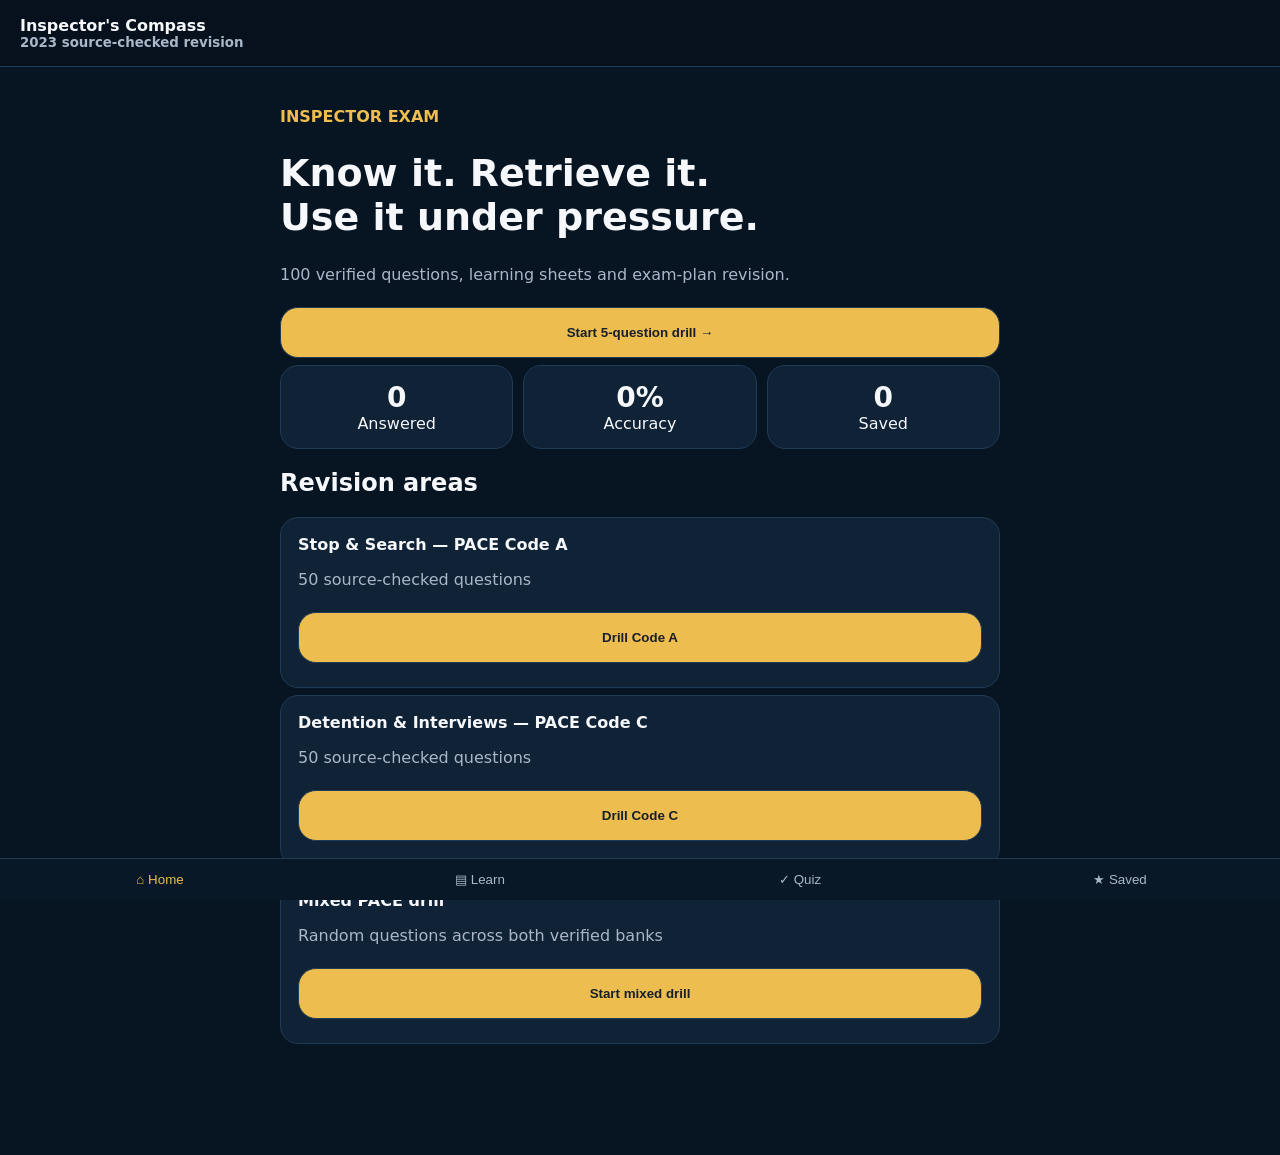
==== commit 7abd33c5: "Add files via upload" ====
--- a/index.html
+++ b/index.html
@@ -1 +1,3 @@
-<!doctype html><html><head><meta charset=utf-8><meta name=viewport content='width=device-width,initial-scale=1'><title>Inspector's Compass</title><style>*{box-sizing:border-box}body{margin:0;background:#071421;color:#f5f7fa;font-family:system-ui;padding-bottom:80px}header{position:sticky;top:0;background:#06111d;border-bottom:1px solid #203b55;padding:16px 20px;z-index:3}.brand{font-weight:800}.brand small{display:block;color:#a9b7c8}main{max-width:760px;margin:auto;padding:24px 20px}h1{font-size:38px}.gold{color:#edbd4f;font-weight:800}.muted{color:#a9b7c8}.primary,.card,.answer{width:100%;border-radius:18px;padding:17px;margin:7px 0;border:1px solid #203b55}.primary{background:#edbd4f;color:#17202a;font-weight:800;text-align:center}.card,.answer{background:#102235;color:#f5f7fa}.stats{display:grid;grid-template-columns:repeat(3,1fr);gap:10px}.stats div{background:#102235;border:1px solid #203b55;border-radius:18px;padding:15px;text-align:center}.stats strong{display:block;font-size:28px}nav{position:fixed;bottom:0;left:0;right:0;background:#091827;border-top:1px solid #203b55;display:grid;grid-template-columns:repeat(4,1fr);z-index:5}nav button{background:none;border:0;color:#a9b7c8;padding:13px 3px}nav .active{color:#edbd4f}.sheet{white-space:pre-wrap;line-height:1.55;background:#102235;border:1px solid #203b55;border-radius:18px;padding:18px}.answer{text-align:left}.correct{border-color:#2fbf71}.wrong{border-color:#d85b5b}.explain{background:#102235;border:1px solid #203b55;border-radius:18px;padding:18px}.star{float:right;background:none;border:0;color:#edbd4f;font-size:24px}</style></head><body><div id=app></div><script>const Q=[{"id": 1, "topic": "Stop & Search — PACE Code A", "question": "An Inspector is considering an initial section 60 authorisation after intelligence indicates rival groups may engage in serious violence in a town centre. Which statement correctly states the rank and one statutory route for an initial section 60 authorisation?", "options": ["Superintendent or above, on reasonable suspicion that violence may occur.", "Inspector or above, on reasonable belief that incidents involving serious violence may take place in a locality and that authorisation is expedient to prevent them.", "Sergeant or above, whenever offensive weapons might be present.", "Chief Inspector or above, but only after serious violence has already occurred."], "answer": 1, "explanation": "Code A 2.12-2.13 requires an officer of Inspector rank or above. One route is reasonable belief that incidents involving serious violence may take place in a locality and that it is expedient to give the authorisation to prevent them.", "reference": "CJPOA 1994 s.60; Code A 2.12-2.13 • Blackstone GPD 2023 Stop & Search pp. 9-10"}, {"id": 2, "topic": "Stop & Search — PACE Code A", "question": "A section 60 authorisation has been in force for 24 hours. Offences connected with the relevant activity have been committed and further use of the power appears necessary. Who may extend the authorisation, and for how long?", "options": ["Inspector or above, for a further 12 hours.", "Superintendent or above, for a further period not exceeding 24 hours.", "Chief Constable only, for a further 48 hours.", "Any officer who gave the original authorisation, for 24 hours."], "answer": 1, "explanation": "The supplied text states that an officer of Superintendent rank or above may extend a section 60 authorisation for a further period not exceeding 24 hours when the continuation conditions are met.", "reference": "CJPOA 1994 s.60; Code A / Keynote 3.1.4.10 • Blackstone GPD 2023 Stop & Search pp. 10-11"}, {"id": 3, "topic": "Stop & Search — PACE Code A", "question": "An Inspector gives an urgent section 60 authorisation orally. What must happen to the oral authorisation?", "options": ["It is invalid until a magistrate confirms it.", "It must be recorded in writing as soon as practicable, including the statutory particulars.", "It may remain oral for the whole authorised period.", "It must be confirmed by a Chief Inspector within one hour."], "answer": 1, "explanation": "Code A permits an oral authorisation in the specified circumstances, but it must be recorded in writing as soon as practicable with the required grounds, locality and period.", "reference": "CJPOA 1994 s.60; Code A 2.13 • Blackstone GPD 2023 Stop & Search pp. 9-11"}, {"id": 4, "topic": "Stop & Search — PACE Code A", "question": "A section 60 authorisation is in force in a defined locality. What is different about the grounds required for an individual search carried out under that authorisation?", "options": ["The searching constable must still have reasonable grounds to suspect that particular person.", "No individual reasonable suspicion is required, but the power must be exercised within the authorisation and Code A safeguards.", "The person must first consent.", "A Superintendent must approve each individual search."], "answer": 1, "explanation": "Section 60 is a suspicionless power once a valid authorisation is in force. The officer does not need reasonable grounds against the individual, but the authorisation and Code A limits still govern the search.", "reference": "CJPOA 1994 s.60; Code A 2.12 onwards • Blackstone GPD 2023 Stop & Search pp. 9-12"}, {"id": 5, "topic": "Stop & Search — PACE Code A", "question": "An officer believes a person may be carrying stolen property and is considering a section 1 PACE search. What two elements make up reasonable grounds for suspicion under the supplied Code A text?", "options": ["An honest suspicion and approval from a supervisor.", "A genuine suspicion in the officer's own mind and an objective basis for that suspicion.", "A previous conviction and presence in a high-crime area.", "A victim complaint and a refusal to answer questions."], "answer": 1, "explanation": "Code A describes a two-part test: the officer must genuinely suspect the object will be found and there must be an objective basis for that suspicion founded on facts, information or intelligence.", "reference": "PACE 1984 s.1; Code A 2.2 • Blackstone GPD 2023 Stop & Search pp. 5-6"}, {"id": 6, "topic": "Stop & Search — PACE Code A", "question": "An officer sees a person in an area associated with theft and recognises them as having previous convictions. Can previous convictions and general personal factors alone create reasonable grounds to search?", "options": ["Yes, if the officer knows the person has relevant convictions.", "Yes, if the area also has a high crime rate.", "No. Personal factors such as appearance or previous convictions cannot themselves provide the objective basis required.", "Only if a Sergeant agrees."], "answer": 2, "explanation": "The supplied Code A text states that reasonable suspicion can never be supported on personal factors alone; the officer needs an objective basis in current facts, information or intelligence.", "reference": "Code A 2.2A • Blackstone GPD 2023 Stop & Search p. 6"}, {"id": 7, "topic": "Stop & Search — PACE Code A", "question": "An officer has reliable current intelligence that a particular gang habitually carries knives at organised meetings. A person is objectively identifiable as a member of that gang and is attending such a meeting. How may the intelligence affect reasonable suspicion?", "options": ["It can never be relevant because group membership can never be considered.", "It may provide an objective basis for reasonable suspicion, subject to the specific Code A safeguards and the facts of the encounter.", "It automatically permits a strip search.", "It creates section 60 powers without an authorisation."], "answer": 1, "explanation": "Code A allows specific and reliable intelligence about a group or gang to contribute to reasonable suspicion where there is an objective connection between the person, the group and the prohibited articles.", "reference": "Code A 2.6-2.6A • Blackstone GPD 2023 Stop & Search pp. 6-7"}, {"id": 8, "topic": "Stop & Search — PACE Code A", "question": "An officer encounters a person whose behaviour, time and location appear unusual but has no other supporting facts. What does Code A say about a hunch or instinct?", "options": ["A hunch is enough if the officer has more than five years' service.", "A hunch alone cannot be justified as an objective basis for reasonable suspicion.", "A hunch is enough in a high-crime area.", "A hunch is enough if the search is brief."], "answer": 1, "explanation": "The supplied text makes clear that reasonable suspicion must have an objective basis; a hunch or instinct unsupported by objective grounds is insufficient.", "reference": "Code A 2.6B • Blackstone GPD 2023 Stop & Search p. 7"}, {"id": 9, "topic": "Stop & Search — PACE Code A", "question": "An officer has reasonable grounds to suspect a person but asks brief questions before deciding whether to search. What is the proper purpose of such questioning?", "options": ["To obtain a confession before searching.", "To clarify the person's behaviour or presence and potentially confirm or dispel the grounds for suspicion.", "To delay the person until a supervisor arrives.", "To create grounds where none existed by detaining the person for questioning."], "answer": 1, "explanation": "Code A 2.9 permits questions about behaviour or presence where reasonable grounds exist. Answers may confirm or dispel suspicion; a person must not be detained merely to find grounds through questioning.", "reference": "Code A 2.9 • Blackstone GPD 2023 Stop & Search pp. 7-8"}, {"id": 10, "topic": "Stop & Search — PACE Code A", "question": "A person gives a credible explanation which removes the factual basis for an officer's proposed search. What should the officer do?", "options": ["Search anyway because the officer had initially formed suspicion.", "Treat the explanation as irrelevant.", "Reassess the grounds; if suspicion is dispelled, the search should not proceed on the original basis.", "Arrest the person for refusing a search."], "answer": 2, "explanation": "Code A 2.9 recognises that preliminary questioning can dispel reasonable suspicion. If the objective basis disappears, the original search justification disappears with it.", "reference": "Code A 2.9 • Blackstone GPD 2023 Stop & Search pp. 7-8"}, {"id": 11, "topic": "Stop & Search — PACE Code A", "question": "An officer reasonably suspects that a pedestrian has stolen property concealed in a bag. Which power is the core statutory stop-and-search power for stolen or prohibited articles?", "options": ["PACE 1984 s.1.", "Misuse of Drugs Act 1971 s.23.", "Firearms Act 1968 s.47.", "CJPOA 1994 s.60 only."], "answer": 0, "explanation": "The Annex A table identifies PACE s.1 as the principal stop-and-search power for stolen or prohibited articles.", "reference": "PACE 1984 s.1; Code A Annex A • Blackstone GPD 2023 Stop & Search Annex A, pp. 24-25"}, {"id": 12, "topic": "Stop & Search — PACE Code A", "question": "An officer reasonably suspects that a driver has controlled drugs in the vehicle. Which power in Annex A applies?", "options": ["PACE 1984 s.1 only.", "Misuse of Drugs Act 1971 s.23.", "Firearms Act 1968 s.47.", "CJPOA 1994 s.60."], "answer": 1, "explanation": "Annex A identifies Misuse of Drugs Act 1971 s.23 as the stop-and-search power for controlled drugs.", "reference": "Misuse of Drugs Act 1971 s.23; Code A Annex A • Blackstone GPD 2023 Stop & Search Annex A, p. 24"}, {"id": 13, "topic": "Stop & Search — PACE Code A", "question": "An officer has the statutory grounds to search for firearms. Which power in Annex A is the principal firearms stop-and-search power?", "options": ["PACE 1984 s.1.", "Firearms Act 1968 s.47.", "Misuse of Drugs Act 1971 s.23.", "Police Reform Act 2002 Sch.4."], "answer": 1, "explanation": "Annex A lists Firearms Act 1968 s.47 for firearms searches in the statutory circumstances described there.", "reference": "Firearms Act 1968 s.47; Code A Annex A • Blackstone GPD 2023 Stop & Search Annex A, p. 24"}, {"id": 14, "topic": "Stop & Search — PACE Code A", "question": "An officer is searching school premises for an offensive weapon or bladed/sharply pointed article. Which statutory power is listed in Annex A?", "options": ["Criminal Justice Act 1988 s.139B.", "Crossbows Act 1987 s.4.", "Poaching Prevention Act 1862 s.2.", "Protection of Badgers Act 1992 s.10."], "answer": 0, "explanation": "Annex A lists Criminal Justice Act 1988 s.139B for offensive weapons and bladed or sharply pointed articles on school premises.", "reference": "Criminal Justice Act 1988 s.139B; Code A Annex A • Blackstone GPD 2023 Stop & Search Annex A, p. 25"}, {"id": 15, "topic": "Stop & Search — PACE Code A", "question": "Police suspect a person in a public place of possessing game or poaching equipment in circumstances engaging the statutory power. Which Act is listed in Annex A?", "options": ["Poaching Prevention Act 1862 s.2.", "Deer Act 1991 s.12 only.", "Wildlife and Countryside Act 1981 s.19 only.", "Sporting Events (Control of Alcohol etc.) Act 1985 s.7."], "answer": 0, "explanation": "Annex A lists Poaching Prevention Act 1862 s.2 for game or poaching equipment, exercisable in a public place.", "reference": "Poaching Prevention Act 1862 s.2; Code A Annex A • Blackstone GPD 2023 Stop & Search Annex A, p. 25"}, {"id": 16, "topic": "Stop & Search — PACE Code A", "question": "An officer starts a standard public stop and search under section 1 PACE. What clothing may the officer require the person to remove in public under the ordinary Code A rule?", "options": ["Outer coat, jacket and gloves.", "Shirt, trousers and shoes.", "Any clothing if the officer is the same sex.", "Headgear, footwear and all outer clothing in every case."], "answer": 0, "explanation": "Code A 3.5 states that the ordinary power does not allow a person to be required to remove clothing in public other than an outer coat, jacket or gloves, subject to the separate statutory exceptions described in the text.", "reference": "Code A 3.5 • Blackstone GPD 2023 Stop & Search p. 16"}, {"id": 17, "topic": "Stop & Search — PACE Code A", "question": "An officer needs a more thorough search that requires removal of more than an outer coat, jacket or gloves. What safeguard applies?", "options": ["It may be done in public if a second officer is present.", "It must be conducted out of public view and by an officer of the same sex, subject to the Code's detailed rules.", "It may only be done by an Inspector.", "It always requires arrest first."], "answer": 1, "explanation": "Code A 3.6 requires a more thorough search involving removal of more clothing to be conducted out of public view and by an officer of the same sex, with the additional safeguards in the Code.", "reference": "Code A 3.6 • Blackstone GPD 2023 Stop & Search p. 16"}, {"id": 18, "topic": "Stop & Search — PACE Code A", "question": "An officer is searching for a tiny item that could reasonably be hidden in a person's hair. May the person's hair be searched in public?", "options": ["No, hair can never be searched during a public stop and search.", "Yes, where the object sought could reasonably be concealed there and the search is proportionate.", "Only after arrest.", "Only by a medical practitioner."], "answer": 1, "explanation": "Code A 3.5 says the extent of a search must depend on what is suspected of being carried and notes that a person's hair may be searched in public.", "reference": "Code A 3.3-3.5 • Blackstone GPD 2023 Stop & Search p. 16"}, {"id": 19, "topic": "Stop & Search — PACE Code A", "question": "An officer is searching for an item small enough to be concealed inside a coat pocket. Which principle controls how far the search may go?", "options": ["The officer may search every part of the person's clothing regardless of the object sought.", "The extent of the search must be reasonably related to where the object could be concealed.", "The search must always include removal of footwear.", "The search may never include putting hands inside pockets."], "answer": 1, "explanation": "Code A 3.3-3.5 links the extent of the search to the nature of the object sought. Officers may search places where it could reasonably be concealed and should not go further than necessary.", "reference": "Code A 3.3-3.5 • Blackstone GPD 2023 Stop & Search p. 16"}, {"id": 20, "topic": "Stop & Search — PACE Code A", "question": "A stop-and-search detention is taking longer than necessary because officers are waiting for paperwork that could be completed afterwards. Which Code A principle is engaged?", "options": ["Detention for search should be kept to the minimum necessary.", "Any stop and search may last up to six hours.", "Only a supervisor may decide when a search ends.", "The person must remain until a written record is printed."], "answer": 0, "explanation": "Code A states that detention for the purposes of a search must be kept to the minimum necessary and the search should normally take place at or near the place of the stop.", "reference": "Code A 1.2 and 3.4 • Blackstone GPD 2023 Stop & Search pp. 2, 16"}, {"id": 21, "topic": "Stop & Search — PACE Code A", "question": "Before searching a detained person, an officer gives the grounds and object but not their identity or station. Which statement is correct?", "options": ["That is sufficient because grounds and object are the only mandatory information.", "The officer must also provide the identity/station information required by Code A before the search, subject to the stated safety exception.", "Identity is required only after the search.", "Identity is required only if an arrest follows."], "answer": 1, "explanation": "Code A 3.8 requires specified information before the search, including the officer's identity details and police station, subject to the permitted exception where naming the officer creates a genuine risk.", "reference": "PACE 1984 s.2; Code A 3.8 • Blackstone GPD 2023 Stop & Search p. 17"}, {"id": 22, "topic": "Stop & Search — PACE Code A", "question": "An officer is about to carry out a section 1 PACE search. What must the person be told about the object of the search?", "options": ["Only that the officer is conducting a lawful search.", "The object of the search in terms of the article or articles being looked for.", "The maximum sentence for any offence discovered.", "The name of the custody officer."], "answer": 1, "explanation": "Code A 3.8 requires a clear explanation of the object of the search in terms of the article or articles for which there is a power to search.", "reference": "PACE 1984 s.2; Code A 3.8 • Blackstone GPD 2023 Stop & Search p. 17"}, {"id": 23, "topic": "Stop & Search — PACE Code A", "question": "An officer is not in uniform and intends to carry out a stop and search. What additional step is required before the search?", "options": ["Obtain written Inspector authority.", "Show their warrant card.", "Call a uniformed officer to conduct the search.", "Arrest the person first."], "answer": 1, "explanation": "Code A 3.8 requires an officer not in uniform to show their warrant card before the search.", "reference": "PACE 1984 s.2; Code A 3.8 • Blackstone GPD 2023 Stop & Search p. 17"}, {"id": 24, "topic": "Stop & Search — PACE Code A", "question": "A person is detained for a search under a statutory power requiring reasonable suspicion. What must the officer explain about the grounds?", "options": ["The officer need only say 'intelligence received'.", "The officer must explain the grounds for the search, not merely state the statutory power.", "The grounds can be withheld in every case.", "Grounds are required only if something is found."], "answer": 1, "explanation": "Code A 3.8 requires the grounds for the search to be explained where the power depends on reasonable suspicion.", "reference": "PACE 1984 s.2; Code A 3.8 • Blackstone GPD 2023 Stop & Search p. 17"}, {"id": 25, "topic": "Stop & Search — PACE Code A", "question": "A person is about to be searched and asks whether they can obtain a copy of the search record. What should the officer tell them?", "options": ["They have no entitlement unless arrested.", "They are entitled to the record in accordance with the Code and must be told how it can be obtained.", "Only their solicitor can obtain it.", "The record is confidential to police."], "answer": 1, "explanation": "Code A requires the person to be informed of their entitlement to a copy/access to the search record and the mechanism for obtaining it.", "reference": "PACE 1984 s.3; Code A 3.8 and 4.2 • Blackstone GPD 2023 Stop & Search pp. 17-20"}, {"id": 26, "topic": "Stop & Search — PACE Code A", "question": "A search does not result in arrest and making an immediate written record is wholly impracticable because of serious public disorder. When must the officer make the record?", "options": ["Only if the person later asks for one.", "As soon as practicable after the search.", "Within seven days.", "Before the end of the officer's next tour."], "answer": 1, "explanation": "Code A 4.1 requires the record to be made on the spot unless that is wholly impracticable; if so, it must be made as soon as practicable afterwards.", "reference": "Code A 4.1 • Blackstone GPD 2023 Stop & Search p. 19"}, {"id": 27, "topic": "Stop & Search — PACE Code A", "question": "A person is searched but not arrested and is not given a copy of the record at the scene. How long do they have to request access to the record?", "options": ["14 days.", "28 days.", "Three months from the date of the search.", "One year."], "answer": 2, "explanation": "The supplied Code A text states that where a copy is not provided at the time, the person may apply for a copy/access within three months.", "reference": "PACE 1984 s.3; Code A 4.2 • Blackstone GPD 2023 Stop & Search pp. 18-20"}, {"id": 28, "topic": "Stop & Search — PACE Code A", "question": "A stop and search leads directly to arrest. How may the search record be made?", "options": ["No record is required because an arrest occurred.", "It may be made as part of the person's custody record at the police station.", "It must be sent to a magistrates' court.", "It must be completed only after charge."], "answer": 1, "explanation": "Code A provides that where a search results in arrest, the search record may be made as part of the person's custody record.", "reference": "Code A 4.2B • Blackstone GPD 2023 Stop & Search p. 20"}, {"id": 29, "topic": "Stop & Search — PACE Code A", "question": "Police search a vehicle and two occupants for the same object on the same grounds. Which recording rule applies?", "options": ["One record can cover everyone because the grounds are the same.", "A separate record must be made for each person searched; where a person and vehicle are searched on the same object and grounds, that person's record can also cover the vehicle search.", "Only the driver needs a record.", "No record is needed for the vehicle."], "answer": 1, "explanation": "Code A 4.5 requires a record for each person and each vehicle searched, but allows one record to cover a person and vehicle where the object and grounds are the same. More than one person searched requires separate person records.", "reference": "Code A 4.5 • Blackstone GPD 2023 Stop & Search p. 21"}, {"id": 30, "topic": "Stop & Search — PACE Code A", "question": "An unattended vehicle is searched under a statutory stop-and-search power. What must officers do after the search?", "options": ["Wait until the owner returns.", "Leave the required notice on or in the vehicle stating that it has been searched and giving the prescribed information.", "Tow the vehicle in every case.", "Notify the local authority."], "answer": 1, "explanation": "The supplied text requires a notice to be left on or in an unattended vehicle after search, with the required information and route to obtain the search record.", "reference": "Code A 4.8-4.9; Keynote 3.1.5.2 • Blackstone GPD 2023 Stop & Search pp. 18, 21"}, {"id": 31, "topic": "Stop & Search — PACE Code A", "question": "An officer records the grounds for a search simply as 'known thief in a high-crime area'. What is the problem?", "options": ["The record need only identify the person's previous convictions.", "The record should briefly but informatively explain the reason for suspecting the person, with reference to the information and/or intelligence on which it was based.", "Grounds never need to be recorded.", "Only the outcome of the search matters."], "answer": 1, "explanation": "Code A 4.6 requires the grounds entry to explain briefly but informatively why the person was suspected, with reference to the information and/or intelligence relied on.", "reference": "Code A 4.6 • Blackstone GPD 2023 Stop & Search p. 21"}, {"id": 32, "topic": "Stop & Search — PACE Code A", "question": "An officer stops a person in a public place merely to ask where they are going and why, without using a statutory stop-and-search power. What is the national recording requirement under the supplied Code A text?", "options": ["A full stop-and-search record is mandatory.", "There is no national requirement to record that non-statutory encounter or give a receipt merely because the officer asked such questions.", "The encounter must be authorised by an Inspector.", "The person must provide fingerprints."], "answer": 1, "explanation": "The Code states there is no national requirement to record encounters not governed by statutory stop-and-search powers merely because an officer asks a person to account for themselves, their actions, behaviour, presence or possession.", "reference": "Code A 4.12 • Blackstone GPD 2023 Stop & Search p. 22"}, {"id": 33, "topic": "Stop & Search — PACE Code A", "question": "A person searched speaks very little English and appears not to understand the information being given. What should the officer do?", "options": ["Proceed without explaining anything because the power is statutory.", "Take reasonable steps to bring the required information to the person's attention, using appropriate assistance or material where practicable.", "Arrest the person for non-cooperation.", "Abandon every lawful search involving a language barrier."], "answer": 1, "explanation": "Code A requires reasonable steps to make the required information understood where the person does not appear to understand English, including appropriate interpretation or explanatory material where practicable.", "reference": "Code A 3.10-3.11 • Blackstone GPD 2023 Stop & Search p. 18"}, {"id": 34, "topic": "Stop & Search — PACE Code A", "question": "A supervisor reviews a set of stop-and-search records at the end of a tour. What is a core supervisory responsibility?", "options": ["Check that powers are being used lawfully and appropriately, including scrutinising recorded grounds.", "Delete records where nothing was found.", "Approve only searches that led to arrest.", "Require a magistrate to countersign every search."], "answer": 0, "explanation": "Code A 5.1 onwards requires supervisors to monitor the use of stop-and-search powers and scrutinise records, including the grounds recorded and the way powers are being exercised.", "reference": "Code A 5.1-5.4 • Blackstone GPD 2023 Stop & Search p. 23"}, {"id": 35, "topic": "Stop & Search — PACE Code A", "question": "A supervisor identifies repeated searches by an officer where the recorded grounds do not support reasonable suspicion. What should the supervisor do?", "options": ["Ignore the issue unless a complaint is made.", "Review the circumstances and take appropriate action where misuse or a breach of standards is identified.", "Automatically dismiss the officer.", "Erase the search records."], "answer": 1, "explanation": "The supervision section requires active scrutiny and appropriate action where misuse is identified; the response depends on the facts and may include performance or misconduct processes.", "reference": "Code A 5.5-5.6 • Blackstone GPD 2023 Stop & Search p. 23"}, {"id": 36, "topic": "Stop & Search — PACE Code A", "question": "Police are planning stop-and-search activity involving children. What safeguarding duty is emphasised by Code A?", "options": ["Children must always be arrested before search.", "Police must have regard to the need to safeguard and promote the welfare of persons under 18.", "Every child search requires parental presence.", "Every child search must take place at a police station."], "answer": 1, "explanation": "Code A 1.1 refers to the duty under section 11 Children Act 2004 to have regard to the need to safeguard and promote the welfare of children.", "reference": "Children Act 2004 s.11; Code A 1.1 • Blackstone GPD 2023 Stop & Search p. 2"}, {"id": 37, "topic": "Stop & Search — PACE Code A", "question": "An officer has no statutory search power but asks a person to agree voluntarily to being searched in the street. What does Code A say?", "options": ["The search is lawful if the person signs a consent form.", "An officer must not search a person merely by consent where no statutory power applies, apart from the limited entry-condition exception described in the Code.", "Consent creates a temporary section 1 PACE power.", "Consent searches are allowed only for people over 18."], "answer": 1, "explanation": "Code A 1.5 prohibits routine consent searches where no statutory power exists, apart from the specific exception for searches as a condition of entry to premises such as sports grounds.", "reference": "Code A 1.5 • Blackstone GPD 2023 Stop & Search p. 2"}, {"id": 38, "topic": "Stop & Search — PACE Code A", "question": "An officer breaches important Code A safeguards during a search and evidence is later relied on in court. What consequence does Code A identify?", "options": ["The evidence is automatically destroyed.", "The evidence may be open to challenge in court.", "The prosecution automatically ends.", "The officer is automatically imprisoned."], "answer": 1, "explanation": "Code A 1.6 states that evidence obtained where the Code's provisions are not observed may be open to challenge.", "reference": "Code A 1.6 • Blackstone GPD 2023 Stop & Search p. 2"}, {"id": 39, "topic": "Stop & Search — PACE Code A", "question": "A stand-alone section 60AA authorisation is being considered, rather than relying on an existing section 60 authorisation. Which statement best reflects the authorisation route described in the supplied material?", "options": ["Any constable may create the power whenever a face covering is seen.", "An Inspector or above may authorise the power for a locality where the statutory test concerning activities involving offences is met; the individual constable must still reasonably believe an item is worn wholly or mainly to conceal identity before requiring removal.", "A magistrate must authorise every use.", "A Superintendent must personally identify every person wearing a face covering."], "answer": 1, "explanation": "The supplied section 60AA material distinguishes the area authorisation from the individual constable's exercise of the removal power. The latter depends on a reasonable belief that the item is worn wholly or mainly to conceal identity.", "reference": "CJPOA 1994 s.60AA; Keynote 3.1.4.9-3.1.4.10 • Blackstone GPD 2023 Stop & Search pp. 12-13"}, {"id": 40, "topic": "Stop & Search — PACE Code A", "question": "A person refuses a lawful requirement by a constable to remove an item under section 60AA. What is the legal consequence identified in the supplied material?", "options": ["No offence is committed.", "A specific offence is committed under section 60AA(7).", "Only a civil penalty is available.", "The refusal merely ends the encounter."], "answer": 1, "explanation": "The Keynote expressly identifies failure to comply with a lawful section 60AA requirement as an offence under section 60AA(7).", "reference": "CJPOA 1994 s.60AA(7); Keynote 3.1.4.14 • Blackstone GPD 2023 Stop & Search p. 14"}, {"id": 41, "topic": "Stop & Search — PACE Code A", "question": "A constable reasonably believes that an item worn for religious reasons is also being worn wholly or mainly to conceal identity, and a lawful removal power is engaged. What handling does the Code recommend where practicable?", "options": ["Remove it immediately in full public view.", "Allow removal out of public view and in the presence of an officer of the same sex.", "Only a Superintendent may be present.", "Religious items can never be removed even where the statutory test is met."], "answer": 1, "explanation": "The religious-sensitivities Keynote says that where removal is required, it should where practicable occur out of public view and in the presence of an officer of the same sex.", "reference": "Code A Keynote 3.1.4.12 • Blackstone GPD 2023 Stop & Search p. 14"}, {"id": 42, "topic": "Stop & Search — PACE Code A", "question": "An Inspector is briefing officers on the meaning of 'dangerous instruments' for section 60 purposes. What does the supplied text mean by 'dangerous instruments'?", "options": ["Only firearms.", "Instruments which have a blade or are sharply pointed.", "All offensive weapons and any object capable of harm.", "Controlled drugs."], "answer": 1, "explanation": "The section 60 material defines dangerous instruments as instruments which have a blade or are sharply pointed. Offensive weapons are a separate category in the statutory wording.", "reference": "CJPOA 1994 s.60; Keynote 3.1.4.7 • Blackstone GPD 2023 Stop & Search pp. 10-11"}, {"id": 43, "topic": "Stop & Search — PACE Code A", "question": "A constable is considering one of the specified Schedule 5 TPIM search powers. Do those powers always require reasonable grounds to suspect that the individual is contravening the TPIM or carrying the item sought?", "options": ["No. The supplied Code A text states that the specified TPIM powers do not require reasonable grounds of suspicion in the way ordinary suspicion-based powers do.", "Yes, and the suspicion must be confirmed by an Inspector.", "Yes, but only in private premises.", "Yes, but only for persons under 18."], "answer": 0, "explanation": "The TPIM section explains that the specified Schedule 5 powers may be exercised without the ordinary reasonable-suspicion requirement.", "reference": "TPIM Act 2011 Sch.5; Code A 2.18A-2.20 • Blackstone GPD 2023 Stop & Search p. 15"}, {"id": 44, "topic": "Stop & Search — PACE Code A", "question": "A search warrant is issued under the TPIM Schedule 5 warrant provision described in Code A 2.20. Within what period must the search be carried out?", "options": ["24 hours.", "Seven days from issue.", "28 days.", "Three months."], "answer": 1, "explanation": "Code A 2.20 states that a search under that warrant must be carried out within seven days of issue.", "reference": "TPIM Act 2011 Sch.5; Code A 2.20 • Blackstone GPD 2023 Stop & Search p. 15"}, {"id": 45, "topic": "Stop & Search — PACE Code A", "question": "Under the same TPIM warrant provision, an officer is checking how often the individual may be searched. How many times may the individual be searched under that warrant within its validity period?", "options": ["Once.", "Twice.", "Unlimited times.", "Once per day."], "answer": 0, "explanation": "The supplied text states that the individual may be searched on one occasion only within the warrant period.", "reference": "TPIM Act 2011 Sch.5; Code A 2.20 • Blackstone GPD 2023 Stop & Search p. 15"}, {"id": 46, "topic": "Stop & Search — PACE Code A", "question": "An officer is recording the self-defined ethnicity of a person searched. Which Annex B code corresponds to 'White - British'?", "options": ["W1.", "M1.", "A1.", "B1."], "answer": 0, "explanation": "Annex B lists 'White - British' as W1.", "reference": "Code A Annex B • Blackstone GPD 2023 Stop & Search Annex B, p. 25"}, {"id": 47, "topic": "Stop & Search — PACE Code A", "question": "A designated Community Support Officer has lawfully detained a person under the Police Reform Act 2002 powers shown in Annex C. For what may the designated CSO search the detained person without consent under the relevant Schedule 4 power?", "options": ["Any controlled drugs.", "Objects that might be used to cause physical injury or to assist escape.", "Evidence of any offence whatsoever.", "Documents proving identity only."], "answer": 1, "explanation": "Annex C identifies the designated CSO power to search a lawfully detained person for objects that might cause physical injury or assist escape.", "reference": "Police Reform Act 2002 Sch.4; Code A Annex C • Blackstone GPD 2023 Stop & Search Annex C, p. 25"}, {"id": 48, "topic": "Stop & Search — PACE Code A", "question": "An officer is considering a search under section 4 Crossbows Act 1987. Which description matches the Annex A entry?", "options": ["Crossbows or parts of crossbows, subject to the statutory description, with the power exercisable anywhere except dwellings.", "Only knives carried by persons under 18.", "Only air weapons in public places.", "Only bows carried at sporting events."], "answer": 0, "explanation": "Annex A lists Crossbows Act 1987 s.4 for crossbows or parts of crossbows, subject to the statutory description in the table, and states the power is exercisable anywhere except dwellings.", "reference": "Crossbows Act 1987 s.4; Code A Annex A • Blackstone GPD 2023 Stop & Search Annex A, p. 25"}, {"id": 49, "topic": "Stop & Search — PACE Code A", "question": "Police are exercising the Protection of Badgers Act 1992 search power listed in Annex A. Where does the Annex A table state the power is exercisable?", "options": ["In a public place only.", "Anywhere.", "Anywhere except dwellings.", "Only on Crown land."], "answer": 1, "explanation": "Annex A lists the Protection of Badgers Act search power as exercisable anywhere.", "reference": "Protection of Badgers Act 1992; Code A Annex A • Blackstone GPD 2023 Stop & Search Annex A, p. 25"}, {"id": 50, "topic": "Stop & Search — PACE Code A", "question": "Police are exercising the Wildlife and Countryside Act 1981 search power listed in Annex A. Where does the Annex A table state the power is exercisable?", "options": ["Anywhere except dwellings.", "In public places only.", "Inside dwellings only.", "Only in national parks."], "answer": 0, "explanation": "Annex A lists the Wildlife and Countryside Act search power as exercisable anywhere except dwellings.", "reference": "Wildlife and Countryside Act 1981; Code A Annex A • Blackstone GPD 2023 Stop & Search Annex A, p. 25"}],SHEET="<PARSED TEXT FOR PAGE: 1 / 3>\nSTOP & SEARCH - PACE CODE A\nInspector Revision - condensed learning sheet\nMANUAL: GENERAL POLICE DUTIES | TOPIC: STOP & SEARCH | GP-SA-01\nMEMORY SPINE POWER -> GROUNDS -> OBJECT -> GOWISELY -> SEARCH -> RECORD -> SUPERVISE\n1. What Code A is doing\nCode A governs the exercise of statutory stop-and-search powers and the recording of public encounters. The supplied \nmanual stresses fair, responsible use, respect, non-discrimination and the need to minimise embarrassment. A stop and \nsearch is an investigative power - not a general power to stop people merely to find out what they are doing.\nCORE EXAM IDEA Always identify the statutory power first. Then ask: what may be searched for, where can the \npower be exercised, and what grounds/authorisation are required?\n2. Reasonable grounds for suspicion\n Reasonable suspicion must have an objective basis in facts, information and/or intelligence relevant to the likelihood \nthat the person has the article concerned.\n The officer must genuinely suspect the object will be found AND there must be an objective basis on which a \nreasonable person could reach the same conclusion.\n Personal factors can NEVER support reasonable suspicion: physical appearance or protected characteristics, previous \nconvictions, or generalisations/stereotypes about groups.\n Behaviour, time and location may contribute, but a hunch or instinct unsupported by an objective basis cannot.\n Information/intelligence can support suspicion, including descriptions and current intelligence, but targeting must still\nbe based on an objective connection to the article/offence.\n Membership of a group is not, by itself, enough. Group-related intelligence must give an objective basis relevant to the \nparticular search.\nEXAM TRAP 'Known offender', 'looks suspicious', ethnicity, age, clothing style or presence in a high-crime area alone \ndo NOT create reasonable grounds.\n3. Questioning before deciding to search\nAn officer with reasonable grounds may detain the person to carry out the search. Before doing so, the officer may ask \nquestions about behaviour or presence in circumstances giving rise to suspicion. A satisfactory explanation may dispel \nsuspicion; questioning may also reveal grounds relating to a different article. A person cannot be detained merely to \nobtain grounds through questioning.\n4. Section 60 CJPOA 1994 - suspicionless search\n An Inspector or above may authorise stop and search under s60 where the statutory conditions concerning serious \nviolence or dangerous instruments/offensive weapons are met.\n The authorisation is geographically and temporally limited and must specify the grounds, locality and period.\n The supplied manual states the initial authorisation period is up to 24 hours. It may be extended by Superintendent or \nabove for a further period up to 24 hours where the statutory continuation conditions are met.\n Under s60, the individual officer does not need reasonable grounds to suspect the particular person is carrying the \narticle, but the search must still be exercised lawfully, fairly and in accordance with Code A.\n Where s60 is in force, officers may search persons/vehicles for offensive weapons or dangerous instruments; the Code \nalso covers removal of face coverings where the relevant statutory power applies.\n<PARSED TEXT FOR PAGE: 2 / 3>\nRANK / CLOCK Initial s60: Inspector+ | up to 24h. Extension: Superintendent+ | further up to 24h.\n5. Conduct of the search\n Stops and searches must be carried out with courtesy, consideration and respect.\n Detention for search must be kept to the minimum necessary. The search should be at or near the place where the \nperson/vehicle was first detained.\n The extent of the search must be proportionate to the object sought. Do not search places where the object could not \nreasonably be concealed.\n In public, an officer may generally require removal only of outer coat, jacket and gloves. More thorough searches \ninvolving removal of more clothing are subject to additional safeguards and privacy requirements.\n Searches exposing intimate parts are not ordinary stop-and-search procedure; the manual directs such searches into \nthe separate safeguards in Code A/Code C.\n Where practicable, searches involving removal of headgear or other articles worn for religious reasons should be \nconducted out of public view by an officer of the same sex.\n Reasonable force may be used only where the underlying power permits it and where necessary.\n6. Before the search - the information that must be given\nBefore a detained person or vehicle is searched, the officer must take reasonable steps to give the required information. \nLearn this as the practical GOWISELY sequence:\nTrigger What the person needs\nG - Grounds The grounds for the search, where reasonable suspicion is\nrequired.\nO - Object What article/object the officer is searching for.\nW - Warrant card If not in uniform, show warrant card; the manual also \naddresses identity safeguards.\nI - Identity Officer's name/identification details as required.\nS - Station The police station to which the officer is attached.\nE - Entitlement Entitlement to a copy of the search record.\nL - Legal power The statutory power being used.\nY - 'You are detained' Make clear that the person is detained for the purpose of \nthe search.\nEXAM TRAP GOWISELY is a memory aid, not the statutory wording. In an exam, identify the actual Code A \nrequirement/power rather than treating the acronym itself as law.\n7. Recording requirements\n A record must be made as soon as practicable after a search to which Code A applies.\n The record includes core details such as the officer identity (subject to permitted safeguards), date/time/place, \nperson/vehicle searched, object of search, legal power, grounds where applicable, outcome and whether anything was \nfound/seized.\n If the person is arrested following the search, the search record may form part of the custody record.\n Where the person is not arrested, they are entitled to a copy of the record; the supplied material describes routes for \nobtaining the record where it cannot be provided immediately.\n<PARSED TEXT FOR PAGE: 3 / 3>\n The Code requires self-defined ethnicity to be recorded in the prescribed way; officer-perceived ethnicity is separately \nrecorded where required.\n8. Monitoring and supervision\n Supervisors must monitor the use of stop-and-search powers, scrutinise records and address misuse or \ndisproportionate patterns.\n Supervisors should consider whether reasonable suspicion is properly recorded and whether officers are using \npowers fairly and lawfully.\n Complaints or apparent misuse require appropriate supervisory action. The manual emphasises public confidence and\ncommunity relations as part of proper use of the power.\n9. Powers table - what to distinguish\nPower Object Who/what Where\nPACE s1 Stolen or prohibited articles Persons & vehicles Public place / statutory \nextent\nMDA 1971 s23 Controlled drugs Persons & vehicles Anywhere\nFirearms Act 1968 s47 Firearms / ammunition in \nstatutory circumstances\nPersons & vehicles Statutory extent\nCJPOA 1994 s60 Offensive weapons / \ndangerous instruments\nPersons & vehicles Authorised locality\nOther listed powers e.g. wildlife, poaching, \ncrossbows, sporting-event \nand TPIM powers\nVaries Varies by statute\n10. High-yield retrieval\n What two things are needed for reasonable suspicion?\n Name three things that can never, by themselves, create reasonable suspicion.\n What is different about s60 from an ordinary reasonable-suspicion search?\n Who can initially authorise s60, and for how long?\n Who can extend s60, and for how long?\n What is the purpose of GOWISELY?\n How far may a search go? What controls its extent?\n What extra safeguards apply to removal of more than outer coat/jacket/gloves?\n What must happen to the search record?\n What is the supervisor's role in Code A?\nSource: supplied Stop & Search manual pages (PACE Code A chapter and annex material). Condensed for Inspector exam retrieval.",VISUAL="<PARSED TEXT FOR PAGE: 1 / 1>\nSTOP & SEARCH - CODE A\nCONNOR-STYLE VISUAL MEMORY MAP\nGP-SA-02 | POWER -> GROUNDS -> GOWISELY -> SEARCH -> RECORD\n1 POWER 2 GROUNDS 3 OBJECT 4 GOWISELY 5 SEARCH 6 RECORD\nREASONABLE SUSPICION\n• GENUINE suspicion + OBJECTIVE basis\n• Facts / information / intelligence\n• Behaviour/time/place can contribute\n• NO: stereotypes, protected traits, convictions alone\n• Hunch alone = NOT enough\nSECTION 60\n• NO individual reasonable suspicion\n• Inspector+ authorises\n• Serious violence / dangerous instruments context\n• Initial: up to 24 HOURS\n• Superintendent+ may extend: further up to 24 HOURS\nGOWISELY\n• G Grounds\n• O Object\n• W Warrant card\n• I Identity\n• S Station\n• E Entitlement to record\n• L Legal power\n• Y You are detained\nSEARCH LIMITS\n• Minimum detention necessary\n• At/near place first detained\n• Only where OBJECT could be concealed\n• Public: normally outer coat/jacket/gloves\n• More clothing = extra safeguards/privacy\nRECORD\n• As soon as practicable\n• Power + object + grounds (if required)\n• Date/time/place + officer + person/vehicle\n• Outcome / found / seized\n• Arrest after search -> may form custody record\nSUPERVISE\n• Scrutinise reasonable grounds\n• Look for misuse/disproportionality\n• Act on complaints or patterns\n• Public confidence matters\n• Fair, responsible, respectful use\nEXAM TRAP 1\nHigh-crime area + previous convictions still do NOT automatically = \nreasonable grounds.\nEXAM TRAP 2\ns60 removes individual suspicion requirement - it does NOT remove \nCode A fairness/limits.\nEXAM TRAP 3\nSearch extent follows the OBJECT. If it cannot be hidden there, don't \nsearch there.\nCOVER THE PAGE: Power? • Grounds? • Object? • GOWISELY? • Search limits? • Record? • s60 rank + clock?\nSource: supplied Stop & Search manual pages • Inspector Revision • Code A Visual Memory Map",$=s=>document.querySelector(s),K='compass.v3';let st=JSON.parse(localStorage.getItem(K)||'null')||{a:0,c:0,b:[]},ss={l:[],i:0,s:null,r:false};function save(){localStorage.setItem(K,JSON.stringify(st))}function e(s){return String(s).replace(/[&<>]/g,c=>({'&':'&amp;','<':'&lt;','>':'&gt;'}[c]))}function sh(c,t='home'){return `<header><div class=brand>Inspector's Compass<small>2023 source-checked revision</small></div></header><main>${c}</main><nav>${[['home','⌂ Home'],['learn','▤ Learn'],['quiz','✓ Quiz'],['saved','★ Saved']].map(x=>`<button class="${t==x[0]?'active':''}" onclick="go('${x[0]}')">${x[1]}</button>`).join('')}</nav>`}function home(){let p=st.a?Math.round(st.c/st.a*100):0;return sh(`<p class=gold>INSPECTOR EXAM</p><h1>Know it. Retrieve it.<br>Use it under pressure.</h1><p class=muted>Verified questions and recovered worksheets.</p><button class=primary onclick="quiz()">Start 5-question drill →</button><div class=stats><div><strong>${st.a}</strong>Answered</div><div><strong>${p}%</strong>Accuracy</div><div><strong>${st.b.length}</strong>Saved</div></div><h2>Revision areas</h2><div class=card><b>Stop & Search — PACE Code A</b><p class=muted>50 source-checked questions</p></div>`,'home')}function learn(){return sh(`<h1>Learn</h1><div class=card><p class=gold>CONDENSED SHEET</p><h2>Stop & Search — Code A</h2><button class=primary onclick="sheet(0)">Open revision sheet</button></div><div class=card><p class=gold>VISUAL MEMORY MAP</p><h2>Power → Grounds → GOWISELY → Search → Record</h2><button class=primary onclick="sheet(1)">Open visual map</button></div>`,'learn')}function sheet(v){$('#app').innerHTML=sh(`<button onclick="go('learn')">‹ Back</button><h1>${v?'Visual memory map':'Revision sheet'}</h1><div class=sheet>${e(v?VISUAL:SHEET)}</div><button class=primary onclick=quiz()>Test me now →</button>`,'learn');scrollTo(0,0)}function quiz(list=Q){ss={l:[...list].sort(()=>Math.random()-.5).slice(0,5),i:0,s:null,r:false};rq()}function rq(){if(ss.i>=ss.l.length)return fin();let q=ss.l[ss.i];$('#app').innerHTML=sh(`<button onclick="go('home')">‹ Exit</button><span style="float:right">${ss.i+1} / ${ss.l.length}</span><p class=gold>${e(q.topic)}</p><button class=star onclick="bm(${q.id})">★</button><h2>${e(q.question)}</h2>${q.options.map((o,i)=>`<button class="answer ${ss.r?(i==q.answer?'correct':i==ss.s?'wrong':''):''}" onclick="pick(${i})" ${ss.r?'disabled':''}>${String.fromCharCode(65+i)}. ${e(o)}</button>`).join('')}${ss.r?`<div class=explain><b>${ss.s==q.answer?'Correct':'Not quite'}</b><p>${e(q.explanation)}</p><small>${e(q.reference)}</small></div><button class=primary onclick=next()>Next →</button>`:`<button class=primary onclick=check()>Check answer</button>`}`,'quiz')}function pick(i){ss.s=i;rq()}function check(){if(ss.s===null)return;let q=ss.l[ss.i];ss.r=true;st.a++;if(ss.s==q.answer)st.c++;save();rq()}function next(){ss.i++;ss.s=null;ss.r=false;rq()}function fin(){$('#app').innerHTML=sh(`<h1>Drill complete.</h1><button class=primary onclick=quiz()>Another 5</button>`,'quiz')}function bm(id){st.b=st.b.includes(id)?st.b.filter(x=>x!=id):[...st.b,id];save();rq()}function saved(){let a=Q.filter(q=>st.b.includes(q.id));return sh(`<h1>Saved</h1>${a.length?a.map(q=>`<div class=card>${e(q.question)}<p class=muted>${e(q.reference)}</p></div>`).join('')+`<button class=primary onclick="quiz(Q.filter(q=>st.b.includes(q.id)))">Drill saved</button>`:'<p class=muted>No saved questions yet.</p>'}`,'saved')}function go(p){$('#app').innerHTML=p=='home'?home():p=='learn'?learn():p=='saved'?saved():home();scrollTo(0,0)}$('#app').innerHTML=home();</script></body></html>+<!doctype html><html><head><meta charset=utf-8><meta name=viewport content='width=device-width,initial-scale=1'><title>Inspector's Compass</title><style>*{box-sizing:border-box}body{margin:0;background:#071421;color:#f5f7fa;font-family:system-ui;padding-bottom:80px}header{position:sticky;top:0;background:#06111d;border-bottom:1px solid #203b55;padding:16px 20px;z-index:3}.brand{font-weight:800}.brand small{display:block;color:#a9b7c8}main{max-width:760px;margin:auto;padding:24px 20px}h1{font-size:38px}.gold{color:#edbd4f;font-weight:800}.muted{color:#a9b7c8}.primary,.card,.answer{width:100%;border-radius:18px;padding:17px;margin:7px 0;border:1px solid #203b55}.primary{background:#edbd4f;color:#17202a;font-weight:800;text-align:center}.card,.answer{background:#102235;color:#f5f7fa}.stats{display:grid;grid-template-columns:repeat(3,1fr);gap:10px}.stats div{background:#102235;border:1px solid #203b55;border-radius:18px;padding:15px;text-align:center}.stats strong{display:block;font-size:28px}nav{position:fixed;bottom:0;left:0;right:0;background:#091827;border-top:1px solid #203b55;display:grid;grid-template-columns:repeat(4,1fr);z-index:5}nav button{background:none;border:0;color:#a9b7c8;padding:13px 3px}nav .active{color:#edbd4f}.sheet{white-space:pre-wrap;line-height:1.55;background:#102235;border:1px solid #203b55;border-radius:18px;padding:18px}.answer{text-align:left}.correct{border-color:#2fbf71}.wrong{border-color:#d85b5b}.explain{background:#102235;border:1px solid #203b55;border-radius:18px;padding:18px}.star{float:right;background:none;border:0;color:#edbd4f;font-size:24px}</style></head><body><div id=app></div><script>const Q=[{"id": 1, "topic": "Stop & Search — PACE Code A", "question": "An Inspector is considering an initial section 60 authorisation after intelligence indicates rival groups may engage in serious violence in a town centre. Which statement correctly states the rank and one statutory route for an initial section 60 authorisation?", "options": ["Superintendent or above, on reasonable suspicion that violence may occur.", "Inspector or above, on reasonable belief that incidents involving serious violence may take place in a locality and that authorisation is expedient to prevent them.", "Sergeant or above, whenever offensive weapons might be present.", "Chief Inspector or above, but only after serious violence has already occurred."], "answer": 1, "explanation": "Code A 2.12-2.13 requires an officer of Inspector rank or above. One route is reasonable belief that incidents involving serious violence may take place in a locality and that it is expedient to give the authorisation to prevent them.", "reference": "CJPOA 1994 s.60; Code A 2.12-2.13 • Blackstone GPD 2023 Stop & Search pp. 9-10"}, {"id": 2, "topic": "Stop & Search — PACE Code A", "question": "A section 60 authorisation has been in force for 24 hours. Offences connected with the relevant activity have been committed and further use of the power appears necessary. Who may extend the authorisation, and for how long?", "options": ["Inspector or above, for a further 12 hours.", "Superintendent or above, for a further period not exceeding 24 hours.", "Chief Constable only, for a further 48 hours.", "Any officer who gave the original authorisation, for 24 hours."], "answer": 1, "explanation": "The supplied text states that an officer of Superintendent rank or above may extend a section 60 authorisation for a further period not exceeding 24 hours when the continuation conditions are met.", "reference": "CJPOA 1994 s.60; Code A / Keynote 3.1.4.10 • Blackstone GPD 2023 Stop & Search pp. 10-11"}, {"id": 3, "topic": "Stop & Search — PACE Code A", "question": "An Inspector gives an urgent section 60 authorisation orally. What must happen to the oral authorisation?", "options": ["It is invalid until a magistrate confirms it.", "It must be recorded in writing as soon as practicable, including the statutory particulars.", "It may remain oral for the whole authorised period.", "It must be confirmed by a Chief Inspector within one hour."], "answer": 1, "explanation": "Code A permits an oral authorisation in the specified circumstances, but it must be recorded in writing as soon as practicable with the required grounds, locality and period.", "reference": "CJPOA 1994 s.60; Code A 2.13 • Blackstone GPD 2023 Stop & Search pp. 9-11"}, {"id": 4, "topic": "Stop & Search — PACE Code A", "question": "A section 60 authorisation is in force in a defined locality. What is different about the grounds required for an individual search carried out under that authorisation?", "options": ["The searching constable must still have reasonable grounds to suspect that particular person.", "No individual reasonable suspicion is required, but the power must be exercised within the authorisation and Code A safeguards.", "The person must first consent.", "A Superintendent must approve each individual search."], "answer": 1, "explanation": "Section 60 is a suspicionless power once a valid authorisation is in force. The officer does not need reasonable grounds against the individual, but the authorisation and Code A limits still govern the search.", "reference": "CJPOA 1994 s.60; Code A 2.12 onwards • Blackstone GPD 2023 Stop & Search pp. 9-12"}, {"id": 5, "topic": "Stop & Search — PACE Code A", "question": "An officer believes a person may be carrying stolen property and is considering a section 1 PACE search. What two elements make up reasonable grounds for suspicion under the supplied Code A text?", "options": ["An honest suspicion and approval from a supervisor.", "A genuine suspicion in the officer's own mind and an objective basis for that suspicion.", "A previous conviction and presence in a high-crime area.", "A victim complaint and a refusal to answer questions."], "answer": 1, "explanation": "Code A describes a two-part test: the officer must genuinely suspect the object will be found and there must be an objective basis for that suspicion founded on facts, information or intelligence.", "reference": "PACE 1984 s.1; Code A 2.2 • Blackstone GPD 2023 Stop & Search pp. 5-6"}, {"id": 6, "topic": "Stop & Search — PACE Code A", "question": "An officer sees a person in an area associated with theft and recognises them as having previous convictions. Can previous convictions and general personal factors alone create reasonable grounds to search?", "options": ["Yes, if the officer knows the person has relevant convictions.", "Yes, if the area also has a high crime rate.", "No. Personal factors such as appearance or previous convictions cannot themselves provide the objective basis required.", "Only if a Sergeant agrees."], "answer": 2, "explanation": "The supplied Code A text states that reasonable suspicion can never be supported on personal factors alone; the officer needs an objective basis in current facts, information or intelligence.", "reference": "Code A 2.2A • Blackstone GPD 2023 Stop & Search p. 6"}, {"id": 7, "topic": "Stop & Search — PACE Code A", "question": "An officer has reliable current intelligence that a particular gang habitually carries knives at organised meetings. A person is objectively identifiable as a member of that gang and is attending such a meeting. How may the intelligence affect reasonable suspicion?", "options": ["It can never be relevant because group membership can never be considered.", "It may provide an objective basis for reasonable suspicion, subject to the specific Code A safeguards and the facts of the encounter.", "It automatically permits a strip search.", "It creates section 60 powers without an authorisation."], "answer": 1, "explanation": "Code A allows specific and reliable intelligence about a group or gang to contribute to reasonable suspicion where there is an objective connection between the person, the group and the prohibited articles.", "reference": "Code A 2.6-2.6A • Blackstone GPD 2023 Stop & Search pp. 6-7"}, {"id": 8, "topic": "Stop & Search — PACE Code A", "question": "An officer encounters a person whose behaviour, time and location appear unusual but has no other supporting facts. What does Code A say about a hunch or instinct?", "options": ["A hunch is enough if the officer has more than five years' service.", "A hunch alone cannot be justified as an objective basis for reasonable suspicion.", "A hunch is enough in a high-crime area.", "A hunch is enough if the search is brief."], "answer": 1, "explanation": "The supplied text makes clear that reasonable suspicion must have an objective basis; a hunch or instinct unsupported by objective grounds is insufficient.", "reference": "Code A 2.6B • Blackstone GPD 2023 Stop & Search p. 7"}, {"id": 9, "topic": "Stop & Search — PACE Code A", "question": "An officer has reasonable grounds to suspect a person but asks brief questions before deciding whether to search. What is the proper purpose of such questioning?", "options": ["To obtain a confession before searching.", "To clarify the person's behaviour or presence and potentially confirm or dispel the grounds for suspicion.", "To delay the person until a supervisor arrives.", "To create grounds where none existed by detaining the person for questioning."], "answer": 1, "explanation": "Code A 2.9 permits questions about behaviour or presence where reasonable grounds exist. Answers may confirm or dispel suspicion; a person must not be detained merely to find grounds through questioning.", "reference": "Code A 2.9 • Blackstone GPD 2023 Stop & Search pp. 7-8"}, {"id": 10, "topic": "Stop & Search — PACE Code A", "question": "A person gives a credible explanation which removes the factual basis for an officer's proposed search. What should the officer do?", "options": ["Search anyway because the officer had initially formed suspicion.", "Treat the explanation as irrelevant.", "Reassess the grounds; if suspicion is dispelled, the search should not proceed on the original basis.", "Arrest the person for refusing a search."], "answer": 2, "explanation": "Code A 2.9 recognises that preliminary questioning can dispel reasonable suspicion. If the objective basis disappears, the original search justification disappears with it.", "reference": "Code A 2.9 • Blackstone GPD 2023 Stop & Search pp. 7-8"}, {"id": 11, "topic": "Stop & Search — PACE Code A", "question": "An officer reasonably suspects that a pedestrian has stolen property concealed in a bag. Which power is the core statutory stop-and-search power for stolen or prohibited articles?", "options": ["PACE 1984 s.1.", "Misuse of Drugs Act 1971 s.23.", "Firearms Act 1968 s.47.", "CJPOA 1994 s.60 only."], "answer": 0, "explanation": "The Annex A table identifies PACE s.1 as the principal stop-and-search power for stolen or prohibited articles.", "reference": "PACE 1984 s.1; Code A Annex A • Blackstone GPD 2023 Stop & Search Annex A, pp. 24-25"}, {"id": 12, "topic": "Stop & Search — PACE Code A", "question": "An officer reasonably suspects that a driver has controlled drugs in the vehicle. Which power in Annex A applies?", "options": ["PACE 1984 s.1 only.", "Misuse of Drugs Act 1971 s.23.", "Firearms Act 1968 s.47.", "CJPOA 1994 s.60."], "answer": 1, "explanation": "Annex A identifies Misuse of Drugs Act 1971 s.23 as the stop-and-search power for controlled drugs.", "reference": "Misuse of Drugs Act 1971 s.23; Code A Annex A • Blackstone GPD 2023 Stop & Search Annex A, p. 24"}, {"id": 13, "topic": "Stop & Search — PACE Code A", "question": "An officer has the statutory grounds to search for firearms. Which power in Annex A is the principal firearms stop-and-search power?", "options": ["PACE 1984 s.1.", "Firearms Act 1968 s.47.", "Misuse of Drugs Act 1971 s.23.", "Police Reform Act 2002 Sch.4."], "answer": 1, "explanation": "Annex A lists Firearms Act 1968 s.47 for firearms searches in the statutory circumstances described there.", "reference": "Firearms Act 1968 s.47; Code A Annex A • Blackstone GPD 2023 Stop & Search Annex A, p. 24"}, {"id": 14, "topic": "Stop & Search — PACE Code A", "question": "An officer is searching school premises for an offensive weapon or bladed/sharply pointed article. Which statutory power is listed in Annex A?", "options": ["Criminal Justice Act 1988 s.139B.", "Crossbows Act 1987 s.4.", "Poaching Prevention Act 1862 s.2.", "Protection of Badgers Act 1992 s.10."], "answer": 0, "explanation": "Annex A lists Criminal Justice Act 1988 s.139B for offensive weapons and bladed or sharply pointed articles on school premises.", "reference": "Criminal Justice Act 1988 s.139B; Code A Annex A • Blackstone GPD 2023 Stop & Search Annex A, p. 25"}, {"id": 15, "topic": "Stop & Search — PACE Code A", "question": "Police suspect a person in a public place of possessing game or poaching equipment in circumstances engaging the statutory power. Which Act is listed in Annex A?", "options": ["Poaching Prevention Act 1862 s.2.", "Deer Act 1991 s.12 only.", "Wildlife and Countryside Act 1981 s.19 only.", "Sporting Events (Control of Alcohol etc.) Act 1985 s.7."], "answer": 0, "explanation": "Annex A lists Poaching Prevention Act 1862 s.2 for game or poaching equipment, exercisable in a public place.", "reference": "Poaching Prevention Act 1862 s.2; Code A Annex A • Blackstone GPD 2023 Stop & Search Annex A, p. 25"}, {"id": 16, "topic": "Stop & Search — PACE Code A", "question": "An officer starts a standard public stop and search under section 1 PACE. What clothing may the officer require the person to remove in public under the ordinary Code A rule?", "options": ["Outer coat, jacket and gloves.", "Shirt, trousers and shoes.", "Any clothing if the officer is the same sex.", "Headgear, footwear and all outer clothing in every case."], "answer": 0, "explanation": "Code A 3.5 states that the ordinary power does not allow a person to be required to remove clothing in public other than an outer coat, jacket or gloves, subject to the separate statutory exceptions described in the text.", "reference": "Code A 3.5 • Blackstone GPD 2023 Stop & Search p. 16"}, {"id": 17, "topic": "Stop & Search — PACE Code A", "question": "An officer needs a more thorough search that requires removal of more than an outer coat, jacket or gloves. What safeguard applies?", "options": ["It may be done in public if a second officer is present.", "It must be conducted out of public view and by an officer of the same sex, subject to the Code's detailed rules.", "It may only be done by an Inspector.", "It always requires arrest first."], "answer": 1, "explanation": "Code A 3.6 requires a more thorough search involving removal of more clothing to be conducted out of public view and by an officer of the same sex, with the additional safeguards in the Code.", "reference": "Code A 3.6 • Blackstone GPD 2023 Stop & Search p. 16"}, {"id": 18, "topic": "Stop & Search — PACE Code A", "question": "An officer is searching for a tiny item that could reasonably be hidden in a person's hair. May the person's hair be searched in public?", "options": ["No, hair can never be searched during a public stop and search.", "Yes, where the object sought could reasonably be concealed there and the search is proportionate.", "Only after arrest.", "Only by a medical practitioner."], "answer": 1, "explanation": "Code A 3.5 says the extent of a search must depend on what is suspected of being carried and notes that a person's hair may be searched in public.", "reference": "Code A 3.3-3.5 • Blackstone GPD 2023 Stop & Search p. 16"}, {"id": 19, "topic": "Stop & Search — PACE Code A", "question": "An officer is searching for an item small enough to be concealed inside a coat pocket. Which principle controls how far the search may go?", "options": ["The officer may search every part of the person's clothing regardless of the object sought.", "The extent of the search must be reasonably related to where the object could be concealed.", "The search must always include removal of footwear.", "The search may never include putting hands inside pockets."], "answer": 1, "explanation": "Code A 3.3-3.5 links the extent of the search to the nature of the object sought. Officers may search places where it could reasonably be concealed and should not go further than necessary.", "reference": "Code A 3.3-3.5 • Blackstone GPD 2023 Stop & Search p. 16"}, {"id": 20, "topic": "Stop & Search — PACE Code A", "question": "A stop-and-search detention is taking longer than necessary because officers are waiting for paperwork that could be completed afterwards. Which Code A principle is engaged?", "options": ["Detention for search should be kept to the minimum necessary.", "Any stop and search may last up to six hours.", "Only a supervisor may decide when a search ends.", "The person must remain until a written record is printed."], "answer": 0, "explanation": "Code A states that detention for the purposes of a search must be kept to the minimum necessary and the search should normally take place at or near the place of the stop.", "reference": "Code A 1.2 and 3.4 • Blackstone GPD 2023 Stop & Search pp. 2, 16"}, {"id": 21, "topic": "Stop & Search — PACE Code A", "question": "Before searching a detained person, an officer gives the grounds and object but not their identity or station. Which statement is correct?", "options": ["That is sufficient because grounds and object are the only mandatory information.", "The officer must also provide the identity/station information required by Code A before the search, subject to the stated safety exception.", "Identity is required only after the search.", "Identity is required only if an arrest follows."], "answer": 1, "explanation": "Code A 3.8 requires specified information before the search, including the officer's identity details and police station, subject to the permitted exception where naming the officer creates a genuine risk.", "reference": "PACE 1984 s.2; Code A 3.8 • Blackstone GPD 2023 Stop & Search p. 17"}, {"id": 22, "topic": "Stop & Search — PACE Code A", "question": "An officer is about to carry out a section 1 PACE search. What must the person be told about the object of the search?", "options": ["Only that the officer is conducting a lawful search.", "The object of the search in terms of the article or articles being looked for.", "The maximum sentence for any offence discovered.", "The name of the custody officer."], "answer": 1, "explanation": "Code A 3.8 requires a clear explanation of the object of the search in terms of the article or articles for which there is a power to search.", "reference": "PACE 1984 s.2; Code A 3.8 • Blackstone GPD 2023 Stop & Search p. 17"}, {"id": 23, "topic": "Stop & Search — PACE Code A", "question": "An officer is not in uniform and intends to carry out a stop and search. What additional step is required before the search?", "options": ["Obtain written Inspector authority.", "Show their warrant card.", "Call a uniformed officer to conduct the search.", "Arrest the person first."], "answer": 1, "explanation": "Code A 3.8 requires an officer not in uniform to show their warrant card before the search.", "reference": "PACE 1984 s.2; Code A 3.8 • Blackstone GPD 2023 Stop & Search p. 17"}, {"id": 24, "topic": "Stop & Search — PACE Code A", "question": "A person is detained for a search under a statutory power requiring reasonable suspicion. What must the officer explain about the grounds?", "options": ["The officer need only say 'intelligence received'.", "The officer must explain the grounds for the search, not merely state the statutory power.", "The grounds can be withheld in every case.", "Grounds are required only if something is found."], "answer": 1, "explanation": "Code A 3.8 requires the grounds for the search to be explained where the power depends on reasonable suspicion.", "reference": "PACE 1984 s.2; Code A 3.8 • Blackstone GPD 2023 Stop & Search p. 17"}, {"id": 25, "topic": "Stop & Search — PACE Code A", "question": "A person is about to be searched and asks whether they can obtain a copy of the search record. What should the officer tell them?", "options": ["They have no entitlement unless arrested.", "They are entitled to the record in accordance with the Code and must be told how it can be obtained.", "Only their solicitor can obtain it.", "The record is confidential to police."], "answer": 1, "explanation": "Code A requires the person to be informed of their entitlement to a copy/access to the search record and the mechanism for obtaining it.", "reference": "PACE 1984 s.3; Code A 3.8 and 4.2 • Blackstone GPD 2023 Stop & Search pp. 17-20"}, {"id": 26, "topic": "Stop & Search — PACE Code A", "question": "A search does not result in arrest and making an immediate written record is wholly impracticable because of serious public disorder. When must the officer make the record?", "options": ["Only if the person later asks for one.", "As soon as practicable after the search.", "Within seven days.", "Before the end of the officer's next tour."], "answer": 1, "explanation": "Code A 4.1 requires the record to be made on the spot unless that is wholly impracticable; if so, it must be made as soon as practicable afterwards.", "reference": "Code A 4.1 • Blackstone GPD 2023 Stop & Search p. 19"}, {"id": 27, "topic": "Stop & Search — PACE Code A", "question": "A person is searched but not arrested and is not given a copy of the record at the scene. How long do they have to request access to the record?", "options": ["14 days.", "28 days.", "Three months from the date of the search.", "One year."], "answer": 2, "explanation": "The supplied Code A text states that where a copy is not provided at the time, the person may apply for a copy/access within three months.", "reference": "PACE 1984 s.3; Code A 4.2 • Blackstone GPD 2023 Stop & Search pp. 18-20"}, {"id": 28, "topic": "Stop & Search — PACE Code A", "question": "A stop and search leads directly to arrest. How may the search record be made?", "options": ["No record is required because an arrest occurred.", "It may be made as part of the person's custody record at the police station.", "It must be sent to a magistrates' court.", "It must be completed only after charge."], "answer": 1, "explanation": "Code A provides that where a search results in arrest, the search record may be made as part of the person's custody record.", "reference": "Code A 4.2B • Blackstone GPD 2023 Stop & Search p. 20"}, {"id": 29, "topic": "Stop & Search — PACE Code A", "question": "Police search a vehicle and two occupants for the same object on the same grounds. Which recording rule applies?", "options": ["One record can cover everyone because the grounds are the same.", "A separate record must be made for each person searched; where a person and vehicle are searched on the same object and grounds, that person's record can also cover the vehicle search.", "Only the driver needs a record.", "No record is needed for the vehicle."], "answer": 1, "explanation": "Code A 4.5 requires a record for each person and each vehicle searched, but allows one record to cover a person and vehicle where the object and grounds are the same. More than one person searched requires separate person records.", "reference": "Code A 4.5 • Blackstone GPD 2023 Stop & Search p. 21"}, {"id": 30, "topic": "Stop & Search — PACE Code A", "question": "An unattended vehicle is searched under a statutory stop-and-search power. What must officers do after the search?", "options": ["Wait until the owner returns.", "Leave the required notice on or in the vehicle stating that it has been searched and giving the prescribed information.", "Tow the vehicle in every case.", "Notify the local authority."], "answer": 1, "explanation": "The supplied text requires a notice to be left on or in an unattended vehicle after search, with the required information and route to obtain the search record.", "reference": "Code A 4.8-4.9; Keynote 3.1.5.2 • Blackstone GPD 2023 Stop & Search pp. 18, 21"}, {"id": 31, "topic": "Stop & Search — PACE Code A", "question": "An officer records the grounds for a search simply as 'known thief in a high-crime area'. What is the problem?", "options": ["The record need only identify the person's previous convictions.", "The record should briefly but informatively explain the reason for suspecting the person, with reference to the information and/or intelligence on which it was based.", "Grounds never need to be recorded.", "Only the outcome of the search matters."], "answer": 1, "explanation": "Code A 4.6 requires the grounds entry to explain briefly but informatively why the person was suspected, with reference to the information and/or intelligence relied on.", "reference": "Code A 4.6 • Blackstone GPD 2023 Stop & Search p. 21"}, {"id": 32, "topic": "Stop & Search — PACE Code A", "question": "An officer stops a person in a public place merely to ask where they are going and why, without using a statutory stop-and-search power. What is the national recording requirement under the supplied Code A text?", "options": ["A full stop-and-search record is mandatory.", "There is no national requirement to record that non-statutory encounter or give a receipt merely because the officer asked such questions.", "The encounter must be authorised by an Inspector.", "The person must provide fingerprints."], "answer": 1, "explanation": "The Code states there is no national requirement to record encounters not governed by statutory stop-and-search powers merely because an officer asks a person to account for themselves, their actions, behaviour, presence or possession.", "reference": "Code A 4.12 • Blackstone GPD 2023 Stop & Search p. 22"}, {"id": 33, "topic": "Stop & Search — PACE Code A", "question": "A person searched speaks very little English and appears not to understand the information being given. What should the officer do?", "options": ["Proceed without explaining anything because the power is statutory.", "Take reasonable steps to bring the required information to the person's attention, using appropriate assistance or material where practicable.", "Arrest the person for non-cooperation.", "Abandon every lawful search involving a language barrier."], "answer": 1, "explanation": "Code A requires reasonable steps to make the required information understood where the person does not appear to understand English, including appropriate interpretation or explanatory material where practicable.", "reference": "Code A 3.10-3.11 • Blackstone GPD 2023 Stop & Search p. 18"}, {"id": 34, "topic": "Stop & Search — PACE Code A", "question": "A supervisor reviews a set of stop-and-search records at the end of a tour. What is a core supervisory responsibility?", "options": ["Check that powers are being used lawfully and appropriately, including scrutinising recorded grounds.", "Delete records where nothing was found.", "Approve only searches that led to arrest.", "Require a magistrate to countersign every search."], "answer": 0, "explanation": "Code A 5.1 onwards requires supervisors to monitor the use of stop-and-search powers and scrutinise records, including the grounds recorded and the way powers are being exercised.", "reference": "Code A 5.1-5.4 • Blackstone GPD 2023 Stop & Search p. 23"}, {"id": 35, "topic": "Stop & Search — PACE Code A", "question": "A supervisor identifies repeated searches by an officer where the recorded grounds do not support reasonable suspicion. What should the supervisor do?", "options": ["Ignore the issue unless a complaint is made.", "Review the circumstances and take appropriate action where misuse or a breach of standards is identified.", "Automatically dismiss the officer.", "Erase the search records."], "answer": 1, "explanation": "The supervision section requires active scrutiny and appropriate action where misuse is identified; the response depends on the facts and may include performance or misconduct processes.", "reference": "Code A 5.5-5.6 • Blackstone GPD 2023 Stop & Search p. 23"}, {"id": 36, "topic": "Stop & Search — PACE Code A", "question": "Police are planning stop-and-search activity involving children. What safeguarding duty is emphasised by Code A?", "options": ["Children must always be arrested before search.", "Police must have regard to the need to safeguard and promote the welfare of persons under 18.", "Every child search requires parental presence.", "Every child search must take place at a police station."], "answer": 1, "explanation": "Code A 1.1 refers to the duty under section 11 Children Act 2004 to have regard to the need to safeguard and promote the welfare of children.", "reference": "Children Act 2004 s.11; Code A 1.1 • Blackstone GPD 2023 Stop & Search p. 2"}, {"id": 37, "topic": "Stop & Search — PACE Code A", "question": "An officer has no statutory search power but asks a person to agree voluntarily to being searched in the street. What does Code A say?", "options": ["The search is lawful if the person signs a consent form.", "An officer must not search a person merely by consent where no statutory power applies, apart from the limited entry-condition exception described in the Code.", "Consent creates a temporary section 1 PACE power.", "Consent searches are allowed only for people over 18."], "answer": 1, "explanation": "Code A 1.5 prohibits routine consent searches where no statutory power exists, apart from the specific exception for searches as a condition of entry to premises such as sports grounds.", "reference": "Code A 1.5 • Blackstone GPD 2023 Stop & Search p. 2"}, {"id": 38, "topic": "Stop & Search — PACE Code A", "question": "An officer breaches important Code A safeguards during a search and evidence is later relied on in court. What consequence does Code A identify?", "options": ["The evidence is automatically destroyed.", "The evidence may be open to challenge in court.", "The prosecution automatically ends.", "The officer is automatically imprisoned."], "answer": 1, "explanation": "Code A 1.6 states that evidence obtained where the Code's provisions are not observed may be open to challenge.", "reference": "Code A 1.6 • Blackstone GPD 2023 Stop & Search p. 2"}, {"id": 39, "topic": "Stop & Search — PACE Code A", "question": "A stand-alone section 60AA authorisation is being considered, rather than relying on an existing section 60 authorisation. Which statement best reflects the authorisation route described in the supplied material?", "options": ["Any constable may create the power whenever a face covering is seen.", "An Inspector or above may authorise the power for a locality where the statutory test concerning activities involving offences is met; the individual constable must still reasonably believe an item is worn wholly or mainly to conceal identity before requiring removal.", "A magistrate must authorise every use.", "A Superintendent must personally identify every person wearing a face covering."], "answer": 1, "explanation": "The supplied section 60AA material distinguishes the area authorisation from the individual constable's exercise of the removal power. The latter depends on a reasonable belief that the item is worn wholly or mainly to conceal identity.", "reference": "CJPOA 1994 s.60AA; Keynote 3.1.4.9-3.1.4.10 • Blackstone GPD 2023 Stop & Search pp. 12-13"}, {"id": 40, "topic": "Stop & Search — PACE Code A", "question": "A person refuses a lawful requirement by a constable to remove an item under section 60AA. What is the legal consequence identified in the supplied material?", "options": ["No offence is committed.", "A specific offence is committed under section 60AA(7).", "Only a civil penalty is available.", "The refusal merely ends the encounter."], "answer": 1, "explanation": "The Keynote expressly identifies failure to comply with a lawful section 60AA requirement as an offence under section 60AA(7).", "reference": "CJPOA 1994 s.60AA(7); Keynote 3.1.4.14 • Blackstone GPD 2023 Stop & Search p. 14"}, {"id": 41, "topic": "Stop & Search — PACE Code A", "question": "A constable reasonably believes that an item worn for religious reasons is also being worn wholly or mainly to conceal identity, and a lawful removal power is engaged. What handling does the Code recommend where practicable?", "options": ["Remove it immediately in full public view.", "Allow removal out of public view and in the presence of an officer of the same sex.", "Only a Superintendent may be present.", "Religious items can never be removed even where the statutory test is met."], "answer": 1, "explanation": "The religious-sensitivities Keynote says that where removal is required, it should where practicable occur out of public view and in the presence of an officer of the same sex.", "reference": "Code A Keynote 3.1.4.12 • Blackstone GPD 2023 Stop & Search p. 14"}, {"id": 42, "topic": "Stop & Search — PACE Code A", "question": "An Inspector is briefing officers on the meaning of 'dangerous instruments' for section 60 purposes. What does the supplied text mean by 'dangerous instruments'?", "options": ["Only firearms.", "Instruments which have a blade or are sharply pointed.", "All offensive weapons and any object capable of harm.", "Controlled drugs."], "answer": 1, "explanation": "The section 60 material defines dangerous instruments as instruments which have a blade or are sharply pointed. Offensive weapons are a separate category in the statutory wording.", "reference": "CJPOA 1994 s.60; Keynote 3.1.4.7 • Blackstone GPD 2023 Stop & Search pp. 10-11"}, {"id": 43, "topic": "Stop & Search — PACE Code A", "question": "A constable is considering one of the specified Schedule 5 TPIM search powers. Do those powers always require reasonable grounds to suspect that the individual is contravening the TPIM or carrying the item sought?", "options": ["No. The supplied Code A text states that the specified TPIM powers do not require reasonable grounds of suspicion in the way ordinary suspicion-based powers do.", "Yes, and the suspicion must be confirmed by an Inspector.", "Yes, but only in private premises.", "Yes, but only for persons under 18."], "answer": 0, "explanation": "The TPIM section explains that the specified Schedule 5 powers may be exercised without the ordinary reasonable-suspicion requirement.", "reference": "TPIM Act 2011 Sch.5; Code A 2.18A-2.20 • Blackstone GPD 2023 Stop & Search p. 15"}, {"id": 44, "topic": "Stop & Search — PACE Code A", "question": "A search warrant is issued under the TPIM Schedule 5 warrant provision described in Code A 2.20. Within what period must the search be carried out?", "options": ["24 hours.", "Seven days from issue.", "28 days.", "Three months."], "answer": 1, "explanation": "Code A 2.20 states that a search under that warrant must be carried out within seven days of issue.", "reference": "TPIM Act 2011 Sch.5; Code A 2.20 • Blackstone GPD 2023 Stop & Search p. 15"}, {"id": 45, "topic": "Stop & Search — PACE Code A", "question": "Under the same TPIM warrant provision, an officer is checking how often the individual may be searched. How many times may the individual be searched under that warrant within its validity period?", "options": ["Once.", "Twice.", "Unlimited times.", "Once per day."], "answer": 0, "explanation": "The supplied text states that the individual may be searched on one occasion only within the warrant period.", "reference": "TPIM Act 2011 Sch.5; Code A 2.20 • Blackstone GPD 2023 Stop & Search p. 15"}, {"id": 46, "topic": "Stop & Search — PACE Code A", "question": "An officer is recording the self-defined ethnicity of a person searched. Which Annex B code corresponds to 'White - British'?", "options": ["W1.", "M1.", "A1.", "B1."], "answer": 0, "explanation": "Annex B lists 'White - British' as W1.", "reference": "Code A Annex B • Blackstone GPD 2023 Stop & Search Annex B, p. 25"}, {"id": 47, "topic": "Stop & Search — PACE Code A", "question": "A designated Community Support Officer has lawfully detained a person under the Police Reform Act 2002 powers shown in Annex C. For what may the designated CSO search the detained person without consent under the relevant Schedule 4 power?", "options": ["Any controlled drugs.", "Objects that might be used to cause physical injury or to assist escape.", "Evidence of any offence whatsoever.", "Documents proving identity only."], "answer": 1, "explanation": "Annex C identifies the designated CSO power to search a lawfully detained person for objects that might cause physical injury or assist escape.", "reference": "Police Reform Act 2002 Sch.4; Code A Annex C • Blackstone GPD 2023 Stop & Search Annex C, p. 25"}, {"id": 48, "topic": "Stop & Search — PACE Code A", "question": "An officer is considering a search under section 4 Crossbows Act 1987. Which description matches the Annex A entry?", "options": ["Crossbows or parts of crossbows, subject to the statutory description, with the power exercisable anywhere except dwellings.", "Only knives carried by persons under 18.", "Only air weapons in public places.", "Only bows carried at sporting events."], "answer": 0, "explanation": "Annex A lists Crossbows Act 1987 s.4 for crossbows or parts of crossbows, subject to the statutory description in the table, and states the power is exercisable anywhere except dwellings.", "reference": "Crossbows Act 1987 s.4; Code A Annex A • Blackstone GPD 2023 Stop & Search Annex A, p. 25"}, {"id": 49, "topic": "Stop & Search — PACE Code A", "question": "Police are exercising the Protection of Badgers Act 1992 search power listed in Annex A. Where does the Annex A table state the power is exercisable?", "options": ["In a public place only.", "Anywhere.", "Anywhere except dwellings.", "Only on Crown land."], "answer": 1, "explanation": "Annex A lists the Protection of Badgers Act search power as exercisable anywhere.", "reference": "Protection of Badgers Act 1992; Code A Annex A • Blackstone GPD 2023 Stop & Search Annex A, p. 25"}, {"id": 50, "topic": "Stop & Search — PACE Code A", "question": "Police are exercising the Wildlife and Countryside Act 1981 search power listed in Annex A. Where does the Annex A table state the power is exercisable?", "options": ["Anywhere except dwellings.", "In public places only.", "Inside dwellings only.", "Only in national parks."], "answer": 0, "explanation": "Annex A lists the Wildlife and Countryside Act search power as exercisable anywhere except dwellings.", "reference": "Wildlife and Countryside Act 1981; Code A Annex A • Blackstone GPD 2023 Stop & Search Annex A, p. 25"},{"id":51,"topic":"Detention & Interviews — PACE Code C","question":"A patrol officer asks a motorist solely for their name and whether they own the car. No investigation-related questions are put.\n\nWhich approach complies with Code C?","options":["Give a caution before any identity question.","Ask without caution because the questions solely establish identity and vehicle ownership.","Caution only if the officer wears plain clothes.","Require a solicitor before identifying the owner."],"answer":1,"explanation":"Paragraph 10.1(a) excepts questions put solely to establish identity or ownership of a vehicle; offence-related questioning after suspicion arises is different.","reference":"Code C 10.1(a)"},{"id":52,"topic":"Detention & Interviews — PACE Code C","question":"An officer with grounds under PACE s1 asks a suspect whether a sharp object is in their coat before beginning a lawful search, to conduct it safely.\n\nIs a caution required solely for this search-safety question?","options":["Yes, because an offence is suspected.","No, if asked in furtherance of the proper and effective conduct of the search.","Yes, unless the suspect volunteers the answer.","Only when a search finds stolen property."],"answer":1,"explanation":"Code C 10.1(c) excepts questions genuinely in furtherance of a proper search; using the exchange to investigate the offence would require separate consideration under 10.1.","reference":"Code C 10.1(c)"},{"id":53,"topic":"Detention & Interviews — PACE Code C","question":"A person attends a station voluntarily to be interviewed under caution about shoplifting. The interviewer prepares to caution them.\n\nWhat must the interviewer additionally explain at that time?","options":["The suspect is detained until the interview finishes.","They are not under arrest, must agree to be interviewed, and have applicable legal-advice and voluntary-interview rights.","They may leave only after an inspector authorises departure.","The caution removes their entitlement to legal advice."],"answer":1,"explanation":"Code C 10.2 requires the non-arrested suspect to be told they are not under arrest and informed of the voluntary-interview provisions in 3.21–3.22, including consent and legal advice.","reference":"Code C 10.2, 3.21–3.22"},{"id":54,"topic":"Detention & Interviews — PACE Code C","question":"A suspect being arrested is violently struggling and cannot engage with the arresting officer. An immediate caution is not practicable.\n\nWhat does Code C require?","options":["Give the caution instantly, irrespective of behaviour.","Give the caution as soon as practicable once the condition or behaviour no longer prevents it.","Omit the caution permanently if the arrest is on body-worn video.","Defer the caution until charge in all violent-arrest cases."],"answer":1,"explanation":"Paragraph 10.4(a) recognises impracticability due to condition or behaviour; the obligation resumes when it becomes practicable.","reference":"Code C 10.3–10.4; Code G section 3"},{"id":55,"topic":"Detention & Interviews — PACE Code C","question":"An authorised-place detainee has not been allowed an opportunity to consult a solicitor before an interview. Officers plan to rely on silence at trial.\n\nWhat is the implication for the caution and section 34 inferences?","options":["Use the standard inference caution and draw inferences routinely.","Use the Annex C alternative caution; section 34 inferences are restricted for that questioning.","Use the post-charge caution because legal advice has not arrived.","Do not caution at all before offence questioning."],"answer":1,"explanation":"The restriction in CJPOA 1994 s34(2A) and Code C Annex C prevents relevant section 34 inferences and requires the alternative caution where it applies.","reference":"Code C 10.6 and Annex C; CJPOA 1994 s34(2A)"},{"id":56,"topic":"Detention & Interviews — PACE Code C","question":"An officer delivers an otherwise accurate caution using slightly different words while retaining its full meaning.\n\nWhat is the consequence under Code C?","options":["Every variation is automatically a breach.","A minor deviation is not a breach if the sense is preserved.","A variation needs prior superintendent approval.","Variation is permitted only at a voluntary interview."],"answer":1,"explanation":"Code C 10.7 permits minor wording deviations if the sense of the relevant caution is preserved; genuine misunderstanding must still be addressed.","reference":"Code C 10.7 and Note 10D"},{"id":57,"topic":"Detention & Interviews — PACE Code C","question":"After a meal break, an interviewer reminds an alert suspect that they remain under caution. The suspect indicates understanding.\n\nMust the full caution be recited again?","options":["Yes, after any break exceeding 15 minutes.","No; the suspect must be aware they remain under caution, with full repetition if there is doubt.","Only if the solicitor asks for it.","Only after an overnight break."],"answer":1,"explanation":"Code C 10.8 requires awareness that the suspect remains under caution after any break; when there is doubt, the caution should be given again in full.","reference":"Code C 10.8"},{"id":58,"topic":"Detention & Interviews — PACE Code C","question":"An arrested burglary suspect is interviewed at an authorised place about jewellery found in their coat at arrest. Officers consider a CJPOA s36 special warning.\n\nWhich information must the warning convey before a proper inference can be drawn?","options":["Only that failure to answer will amount to another offence.","The investigated offence, fact to account for, suspected link, possibility of inference, and existence and potential evidential use of the interview record.","Only the suspected offence and the custody authorisation.","A promise that answering will automatically prevent prosecution."],"answer":1,"explanation":"Code C 10.10–10.11 sets out the five matters for the special warning, provided the Annex C restriction does not apply and all statutory prerequisites are met.","reference":"Code C 10.10–10.11; CJPOA 1994 s36"},{"id":59,"topic":"Detention & Interviews — PACE Code C","question":"A 15-year-old is properly cautioned upon arrest before any appropriate adult has arrived at the scene.\n\nWhat must happen when the appropriate adult is present?","options":["Nothing; the street caution always suffices.","Repeat the caution in the appropriate adult’s presence.","Give the caution again only if the child confesses.","Obtain a written waiver before any further caution."],"answer":1,"explanation":"Code C 10.12 requires repetition of a caution previously given without the appropriate adult to a juvenile or vulnerable person.","reference":"Code C 10.12"},{"id":60,"topic":"Detention & Interviews — PACE Code C","question":"Investigators want to give a vulnerable adult a section 36 special warning; the appropriate adult has not arrived.\n\nWhat does Code C require?","options":["Issue the warning now and repeat it later.","Do not give the paragraph 10.11 information until the appropriate adult is present.","Give the warning in writing without an appropriate adult.","Ask a sergeant to waive the requirement."],"answer":1,"explanation":"Code C 10.11A forbids giving the paragraph 10.11 special-warning information to a juvenile or vulnerable suspect without an appropriate adult.","reference":"Code C 10.11A"},{"id":61,"topic":"Detention & Interviews — PACE Code C","question":"An arresting officer cautions a suspect on the street; the entire interaction is captured by body-worn video.\n\nWhat does Code C require about documenting the caution?","options":["No separate record is needed whenever video exists.","Record the caution in the interviewer’s report book or interview record.","Record it only if the suspect refuses to answer.","The custody officer must create the only permitted record."],"answer":1,"explanation":"Code C 10.13 requires a record of cautions in the interviewer’s report book or interview record; video does not itself displace the Code wording.","reference":"Code C 10.13"},{"id":62,"topic":"Detention & Interviews — PACE Code C","question":"Following a proper caution, a driver refuses to supply information required under road-traffic legislation and invokes the right to silence.\n\nWhat should the officer explain?","options":["The caution removes the statutory duty to provide information.","The relevant legal consequences of refusal and that the caution does not alter them.","No consequence can follow until a solicitor arrives.","Refusal automatically proves the suspected motoring offence."],"answer":1,"explanation":"Code C 10.9 says the person should be informed of relevant consequences of refusing statutorily required information, which are not affected by the caution.","reference":"Code C 10.9"},{"id":63,"topic":"Detention & Interviews — PACE Code C","question":"A burglary witness unexpectedly says something that provides objective grounds to suspect them. The officer intends to question them further about their own involvement for evidential purposes.\n\nWhat must happen first?","options":["Complete the witness statement before cautioning.","Caution the person before asking further offence-related evidential questions.","Arrest automatically, even where necessity is absent.","Continue the exchange as an informal witness conversation."],"answer":1,"explanation":"Under Code C 10.1, when an answer gives grounds for suspicion, caution is required before further relevant offence questions whose answers or silence may be evidence.","reference":"Code C 10.1 and Note 10A"},{"id":64,"topic":"Detention & Interviews — PACE Code C","question":"A Welsh-speaking suspect in Wales asks for the caution in Welsh and the officer can give the approved wording accurately.\n\nWhat is permitted?","options":["Welsh is permitted only at a Crown Court.","The caution may be given in Welsh where use of Welsh is appropriate.","The suspect must prove inability to speak English first.","Only an inspector may authorise the Welsh caution."],"answer":1,"explanation":"Code C 10.5 expressly permits the approved Welsh caution where use of the Welsh language is appropriate.","reference":"Code C 10.5"},{"id":65,"topic":"Detention & Interviews — PACE Code C","question":"A station detainee has asked for a solicitor and has not been allowed an opportunity to consult before urgent questioning.\n\nWhich statement addresses silence inferences?","options":["A standard caution automatically makes s34 inferences available.","Section 34(2A) restricts adverse inference from the relevant silence; the alternative caution applies.","Inspector approval to interview removes the statutory restriction.","The restriction applies only when the detainee is under 18."],"answer":1,"explanation":"The absence of an allowed consultation opportunity engages CJPOA s34(2A); emergency interview authorisation does not itself permit an adverse inference prohibited by that subsection.","reference":"Code C 10.6 and Annex C; CJPOA s34(2A)"},{"id":66,"topic":"Detention & Interviews — PACE Code C","question":"On a public street, an officer asks a person reasonably suspected of robbery where they were when the offence occurred, intending to use their answers as evidence.\n\nDoes the location prevent this being an interview?","options":["Yes; an interview can occur only inside a designated suite.","No; questioning about suspected involvement requiring a caution is an interview irrespective of location.","Yes, unless the exchange exceeds 15 minutes.","Yes, if the person has not yet been arrested."],"answer":1,"explanation":"Code C 11.1A defines interview by the nature of offence-related questioning required to be under caution, not by location or duration; 11.1 separately restricts interviewing after arrest.","reference":"Code C 11.1A and 11.1"},{"id":67,"topic":"Detention & Interviews — PACE Code C","question":"A detained assault suspect tells an escorting officer, before the formal interview, that they struck the complainant in self-defence.\n\nWhat should the interviewer do at the start?","options":["Ignore the remark because it was outside the recorded interview.","After caution, put the significant statement to the suspect and ask for confirmation or denial and any additions.","Treat it as an automatic guilty plea.","Mention it only if the defence solicitor requests it."],"answer":1,"explanation":"Under Code C 11.4, a significant pre-interview statement heard by police staff and not previously put to the suspect must be put at the start of interview, with confirmation/denial and opportunity to add.","reference":"Code C 11.4–11.4A"},{"id":68,"topic":"Detention & Interviews — PACE Code C","question":"After arrest for burglary, officers seek to question a suspect at the scene because a co-suspect is about to destroy evidence; necessary questions can avert that risk.\n\nWhich approach accords with Code C?","options":["All scene interviews are prohibited after arrest.","A tightly limited urgent scene interview may occur if delaying until authorised detention would create the specified evidential risk; stop once averted.","The whole evidential interview may take place at the scene whenever convenient.","Only a court warrant permits urgent questions outside a station."],"answer":1,"explanation":"Paragraph 11.1 permits post-arrest questioning outside an authorised place only for specified risks, including interference with evidence; questioning must end when the relevant risk is averted.","reference":"Code C 11.1"},{"id":69,"topic":"Detention & Interviews — PACE Code C","question":"A 17-year-old in custody says they do not want an appropriate adult and asks to be interviewed at once. There is no urgent threat to people, property or evidence.\n\nWhat should the interviewing officer do?","options":["Interview if the young person signs a waiver.","Arrange an appropriate adult before interviewing, notwithstanding the request.","Interview if a custody sergeant assesses the detainee as mature.","Ask an inspector to dispense with the appropriate adult as a routine exception."],"answer":1,"explanation":"A person appearing under 18 is treated as a juvenile under 1.5. Paragraph 11.15 requires an appropriate adult unless a specific urgent exception applies; preference or apparent maturity does not dispense with that safeguard.","reference":"Code C 2023 paragraphs 1.5, 11.15 and 11.18–11.20"},{"id":70,"topic":"Detention & Interviews — PACE Code C","question":"A detained vulnerable adult is suspected of planting an explosive device that may detonate shortly. An appropriate adult cannot be located in time. The custody officer considers the person physically and mentally fit enough for narrowly focused questions.\n\nWhich safeguard governs an urgent interview without the appropriate adult?","options":["An inspector may authorise a full evidential interview for any serious offence.","A superintendent or above must assess the risks of delay and that the interview would not significantly harm the suspect; questioning must stop once the risk is averted.","An urgent interview is lawful only after a court warrant.","Urgency removes all requirements to record the grounds for interviewing."],"answer":1,"explanation":"Under paragraphs 11.18–11.20, a superintendent or above must consider the specified consequences of delay and be satisfied there would be no significant harm to the detainee’s physical or mental state. The interview must cease once enough information to avert the risk is obtained; grounds must be recorded.","reference":"Code C 2023 paragraphs 11.18–11.20 and 12.3"},{"id":71,"topic":"Detention & Interviews — PACE Code C","question":"During an interview, a solicitor challenges two misleading questions and advises the suspect to give no comment. The interviewer is irritated but can continue putting questions properly.\n\nWhich action is consistent with Code C paragraphs 6.9–6.10?","options":["Require the solicitor to leave whenever advice to remain silent disrupts the interviewing strategy.","Continue the interview; the described conduct does not meet the threshold for removal.","Stop the interview and have any inspector authorise the solicitor’s removal without hearing from them.","Remove the solicitor and allow the suspect to consult a replacement only after completing the interview."],"answer":1,"explanation":"Paragraph 6.9 permits requiring a solicitor to leave only if their conduct makes the interviewer unable properly to put questions. On these facts that threshold is not met. If it were met, 6.10 requires stopping the interview and consulting a superintendent if readily available, otherwise an independent inspector or above; the consulted officer speaks to the solicitor before deciding.","reference":"PACE Code C 2023 paragraphs 6.9–6.10"},{"id":72,"topic":"Detention & Interviews — PACE Code C","question":"A suspect has been interviewed for approximately two hours. They last ate three hours ago. The interviewer wishes to continue immediately because the account is developing, but identifies no specific risk from taking a break.\n\nWhat does Code C paragraph 12.8 require?","options":["Provide a short refreshment break at approximately the two-hour point, taking meal timing into account.","Delay all breaks until the suspect requests one, provided no interview exceeds four hours.","Provide a break only if the solicitor confirms that a pause will not interrupt the account.","Obtain inspector authorisation before any break taken during active questioning."],"answer":0,"explanation":"Code C 12.8 says short refreshment breaks shall be provided at approximately two-hour intervals. An interviewer may delay where reasonable grounds exist for one of the specified risks, including harm, serious property loss or damage, unnecessary delay of release, or prejudice to the investigation. No such grounds are present here.","reference":"PACE Code C 2023 paragraph 12.8; Note 12B"},{"id":73,"topic":"Detention & Interviews — PACE Code C","question":"A detainee is severely intoxicated and cannot understand ordinary questions. Investigators want an immediate interview solely because the normal custody period is approaching. There is no urgent risk of harm, alerting suspects, or loss of evidence.\n\nWhat is the proper course?","options":["Interview if the detainee signs a consent form.","Do not interview until fit; expiry of available detention time alone does not meet the urgent-interview criteria.","Interview if an appropriate adult is willing to attend.","A custody sergeant may dispense with fitness assessment by recording the pressure of time."],"answer":1,"explanation":"Paragraph 12.3 requires the custody officer to assess fitness and safeguard physical and mental health. Paragraph 11.18 allows specified urgent interviews only with superintendent assessment of the risks in paragraph 11.1 and absence of significant harm. Routine pressure from detention time alone does not establish that exception.","reference":"Code C 2023 paragraphs 12.3, 11.18–11.20 and 11.1"},{"id":74,"topic":"Detention & Interviews — PACE Code C","question":"An interview takes place in a temporary room with inadequate heating and lighting. Officers insist the detainee remain standing for the entire interview, although seating is available nearby.\n\nWhich statement accurately identifies the Code C interview safeguards engaged?","options":["Code C 12.4 addresses the interview environment and 12.6 prohibits requiring a person being questioned to stand.","Code C 11.7 prohibits standing only when an interview lasts more than one hour.","Code C 12.8 allows an interviewer to dispense with seating if a refreshment break is provided.","Code C 12.4 deals only with audio equipment; physical interview conditions are left entirely to officer discretion."],"answer":0,"explanation":"Code C paragraph 12.4 requires adequate interview conditions, including heating and lighting; paragraph 12.6 says people being questioned or making statements shall not be required to stand. The original question misattributed both rules to 11.7.","reference":"PACE Code C 2023 paragraphs 12.4 and 12.6"},{"id":75,"topic":"Detention & Interviews — PACE Code C","question":"An officer investigating a theft has put all relevant questions to the suspect, tested their innocent explanation, considered the other available evidence and reasonably believes there is now sufficient evidence to provide a realistic prospect of conviction.\n\nUnder Code C paragraph 11.6, what should happen to questioning about that offence?","options":["Continue until a confession is obtained, provided the 24-hour detention limit has not expired.","Cease the interview about that offence; the paragraph 11.6 conditions have been met.","Continue until every witness statement has been read aloud, whether relevant or not.","Refer continuation of questioning to a superintendent for automatic authorisation."],"answer":1,"explanation":"Paragraph 11.6 sets three cumulative conditions: all questions considered relevant to accurate and reliable information have been put, other available evidence has been considered, and the relevant officer reasonably believes there is sufficient evidence for a realistic prospect of conviction. Once these conditions are met, the interview about the offence must cease.","reference":"PACE Code C 2023 paragraph 11.6(a)–(c)"},{"id":76,"topic":"Detention & Interviews — PACE Code C","question":"A lawful urgent interview proceeds without functioning audio equipment and a written contemporaneous account is made.\n\nHow should the completed written record be verified?","options":["Ask the suspect to read/check it and sign or indicate disagreement under the applicable record procedure.","Keep it from the suspect until court proceedings.","Treat the interviewer’s signature as a substitute for all suspect verification.","Offer access only after the suspect is released."],"answer":0,"explanation":"Code C 11.7–11.13 governs written records: provide an opportunity to read or have the record read and to sign or record disagreement or refusal; ensure Code E exceptions also apply.","reference":"Code C 11.7–11.13; Code E"},{"id":77,"topic":"Detention & Interviews — PACE Code C","question":"A solicitor attends for a burglary suspect. The investigator withholds every detail of the suspected offence, alleging Code C prohibits pre-interview disclosure.\n\nWhat does Code C require?","options":["Give the entire prosecution and unused-material file.","Provide sufficient information about the offence and grounds for suspicion for effective defence rights, without necessarily disclosing details prejudicing the investigation.","Tell the solicitor only the charge code, irrespective of what the suspect could understand.","No information need be given before a confession."],"answer":1,"explanation":"Code C 11.1A requires sufficient information before interview for the suspect and solicitor to understand the offence and grounds for suspicion while allowing justified protection of investigation details; disclosure and timing must be recorded.","reference":"Code C 11.1A"},{"id":78,"topic":"Detention & Interviews — PACE Code C","question":"A suspect provides a prepared statement then answers no comment. At trial they rely on a significant additional fact omitted from the statement and interview.\n\nWhich proposition about a section 34 inference is accurate?","options":["The statement prevents every possible inference regardless of omitted facts.","An inference may be considered if statutory conditions are met and it would have been reasonable to mention the new fact when questioned.","No-comment answers automatically require an adverse inference.","A prepared statement cannot ever form part of the evidence."],"answer":1,"explanation":"CJPOA s34 permits a proper inference only where relevant statutory conditions are met; a prepared statement is not blanket protection for new facts first raised at trial.","reference":"CJPOA 1994 s34; Code C 10.5–10.6"},{"id":79,"topic":"Detention & Interviews — PACE Code C","question":"A detained suspect cannot understand English. A superintendent considers an urgent interview to identify the location of a hostage because obtaining an interpreter would cause serious delay. The proposed interviewer cannot speak the suspect’s language or otherwise communicate effectively.\n\nCan the interview proceed under the urgent-interview exception?","options":["Yes, if an inspector sits in on the interview.","No; the urgent exception for a missing interpreter still requires an interviewer who can communicate effectively in the suspect’s language or by other sufficient means.","Yes; any automated translation app is treated as an independent interpreter.","Yes, provided officers limit the interview to 15 minutes."],"answer":1,"explanation":"Paragraph 11.18(c) permits specified urgent questioning without an arranged interpreter only where the interviewer speaks the suspect’s language or otherwise establishes effective communication sufficient for the necessary questions. Paragraph 13.2 otherwise requires an interpreter.","reference":"Code C 2023 paragraphs 11.18(c), 11.19, 11.20 and 13.2"},{"id":80,"topic":"Detention & Interviews — PACE Code C","question":"A defendant alleges a confession was obtained by oppression during custody questioning. The prosecution disputes the allegation.\n\nWhat is the section 76(2) burden?","options":["The defence must prove oppression on the balance of probabilities.","The prosecution must prove beyond reasonable doubt that the confession was not obtained as alleged before it is admitted.","The accusation alone permanently excludes the confession without enquiry.","The custody officer decides admissibility."],"answer":1,"explanation":"Under PACE s76(2), when the relevant representation is made, a confession is inadmissible unless the prosecution proves beyond reasonable doubt that it was not obtained by oppression or qualifying unreliability.","reference":"PACE 1984 s76(2); Code C 11.5"},{"id":81,"topic":"Detention & Interviews — PACE Code C","question":"A suspect is to be interviewed in custody for an indictable offence. Working approved recording equipment is available and no exception applies.\n\nWhich recording procedure should be used?","options":["An officer may freely elect brief written notes instead.","Record in accordance with the applicable Code E audio-recording requirements, or Code F where visual recording is used.","Record only if the offence is homicide.","Wait until trial to produce the first interview record."],"answer":1,"explanation":"Code C 11.7 requires an accurate record and the relevant Code E/F provisions govern required recorded interviews; an officer cannot substitute discretionary notes when mandatory recording applies.","reference":"Code C 11.7; PACE Codes E and F"},{"id":82,"topic":"Detention & Interviews — PACE Code C","question":"During a juvenile suspect’s interview, the appropriate adult asks the officer to rephrase a confusing question and advises the juvenile. The officer demands total silence from the adult.\n\nWhich response reflects the Code?","options":["The adult must remain silent unless a solicitor asks them to intervene.","The appropriate adult may advise, support communication and help safeguard fairness; they are not a passive observer.","The adult can answer every substantive question for the juvenile.","The adult must leave whenever an investigator considers questioning slow."],"answer":1,"explanation":"Code C 11.17 and 1.7A give the appropriate adult an active safeguarding, advice and communication role; they do not displace the suspect’s own answers.","reference":"Code C 11.17 and 1.7A"},{"id":83,"topic":"Detention & Interviews — PACE Code C","question":"An officer has strong CCTV evidence of theft but does not ask the suspect about it or allow an innocent explanation before deciding the interview is complete.\n\nWhat interviewing principle is engaged?","options":["Evidence against the suspect must be withheld until trial.","The officer should pursue reasonable lines of enquiry and relevant questions, including a fair opportunity for an innocent explanation before applying the 11.6 cessation test.","Code C requires full disclosure of all unused material at interview.","An interview cannot mention video unless a supervisor attends."],"answer":1,"explanation":"Code C 11.6(a) expressly includes an opportunity to give an innocent explanation and questions testing its accuracy; Note 11B refers to reasonable lines of enquiry, towards or away from suspicion.","reference":"Code C 11.6(a) and Note 11B"},{"id":84,"topic":"Detention & Interviews — PACE Code C","question":"Before interview a detainee asks to consult their solicitor privately. An officer insists that the consultation take place in the officer’s hearing. No lawful delay is authorised.\n\nWhat right applies?","options":["The consultation may be overheard if the room is busy.","The detainee is entitled to private legal consultation; officers should arrange it subject to any valid statutory exception.","Only a written consultation is protected.","Privacy applies only after charge."],"answer":1,"explanation":"PACE s58 and Code C section 6 protect access to private legal advice; routine officer presence is incompatible with that entitlement.","reference":"PACE s58; Code C 6.1"},{"id":85,"topic":"Detention & Interviews — PACE Code C","question":"After charge for robbery, officers discover genuinely new evidence relevant to that offence. They propose narrowly focused additional questioning.\n\nWhich statement reflects Code C?","options":["Further questioning is never permitted after charge.","An interview may occur for the listed exceptions, including genuinely new evidence, subject to safeguards and relevant caution.","Any post-charge interview is permitted if the investigator is curious.","Only magistrates can authorise clarification questions."],"answer":1,"explanation":"Code C 16.5 prohibits interviewing after charge except specified necessities including prevention of harm/loss, clearing ambiguity, or new information coming to light; the applicable cautions and advice reminders still matter.","reference":"Code C 16.5"},{"id":86,"topic":"Detention & Interviews — PACE Code C","question":"A detained suspect arrives at a station after arrest. The custody officer plans to mention free legal advice for the first time just before interview.\n\nWhen should the detainee receive the rights information?","options":["Only after interview if the detainee did not ask.","As part of the initial custody information on arrival, together with the other required rights and written notice.","Only after an inspector reviews detention.","After the first detention review unless a solicitor attends."],"answer":1,"explanation":"Code C 3.1–3.2 requires rights information at the outset of police detention and a written notice; it must not routinely be withheld until interview.","reference":"Code C 3.1–3.2"},{"id":87,"topic":"Detention & Interviews — PACE Code C","question":"Investigators request a delay in access to legal advice for a detainee held for an indictable offence and identify specific statutory risks.\n\nWho may authorise the statutory delay under the ordinary PACE route?","options":["An inspector, whenever the offence is either-way.","A superintendent or above, if the qualifying statutory grounds and all safeguards are satisfied.","A custody sergeant, if the interview is urgent.","The officer in charge of the case, regardless of rank."],"answer":1,"explanation":"PACE s58(6) and Code C Annex B require authorisation by an officer of superintendent rank or above and satisfaction of the specific statutory conditions; indictable detention alone is insufficient.","reference":"PACE s58(6); Code C Annex B"},{"id":88,"topic":"Detention & Interviews — PACE Code C","question":"An indictable-offence detainee asks for a family member to be informed. Police have concrete grounds to believe immediate notification would alert unarrested accomplices.\n\nWhich decision is permitted under the applicable statutory rules?","options":["The request may be ignored whenever informing anyone is inconvenient.","A qualifying delay may be authorised under PACE s56 and Annex B on specified grounds by the appropriate authorising rank, recorded and kept under review.","A family member can never be informed before charge.","An officer may suppress notification without making any record."],"answer":1,"explanation":"PACE s56 and Code C Annex B permit only properly authorised and evidenced delays on specified grounds such as alerting others suspected of involvement, not convenience; grounds must be recorded.","reference":"PACE s56; Code C Annex B"},{"id":89,"topic":"Detention & Interviews — PACE Code C","question":"An inspector reviews a theft suspect’s continued detention. The solicitor asks to make representations before the review decision.\n\nWhich procedure is appropriate?","options":["Refuse all submissions because reviews are internal police decisions.","Provide the statutory opportunity to make representations, orally or in writing, before determining continued detention.","Hear submissions only if the suspect has been charged.","Receive submissions only after the review has been completed."],"answer":1,"explanation":"PACE s40 and Code C 15.3 provide an opportunity for representations before continued detention is authorised, subject to the specific Code exceptions.","reference":"PACE s40; Code C 15.3"},{"id":90,"topic":"Detention & Interviews — PACE Code C","question":"An inspector is due to undertake a statutory detention review. The detainee is asleep during a protected rest period; their solicitor is available to make representations.\n\nWhat is the correct approach under Code C?","options":["Wake the detainee so that the review can be performed at its due time.","Postpone the review automatically until the detainee wakes.","Carry out the review without waking the detainee, offer the solicitor an opportunity to make representations, and inform the detainee of the decision and reasons as soon as practicable after waking.","Miss the review and record it retrospectively when the detainee next requests legal advice."],"answer":2,"explanation":"Code C 15.3 expressly exempts a sleeping detainee from the opportunity to make representations at that review, while preserving the solicitor’s opportunity if available. Paragraph 15.7 requires the detainee to be informed of the outcome and reason as soon as practicable after waking. Sleep is not by itself a reason to defer the review.","reference":"PACE Code C 2023 paragraphs 15.3, 15.7, 15.16(a)"},{"id":91,"topic":"Detention & Interviews — PACE Code C","question":"A detainee has rested for only five hours in the last 24 and investigators want to start a routine interview at 03:00; no Code exception applies.\n\nWhat does Code C require?","options":["Five hours always suffices for an adult.","Provide a continuous rest period of at least eight hours in a 24-hour period, free from investigation-related interruption, subject to the Code exceptions.","Wake the detainee every two hours to renew the right to silence.","Rest is discretionary whenever custody time is limited."],"answer":1,"explanation":"Code C 12.2 provides at least eight continuous hours rest in any 24-hour period subject to its specified exceptions, normally at night.","reference":"Code C 12.2"},{"id":92,"topic":"Detention & Interviews — PACE Code C","question":"A detained suspect complains of sudden severe chest pain while custody officers are arranging an interview.\n\nWhat action takes precedence?","options":["Continue interview until the healthcare professional’s booked slot.","Secure immediate appropriate medical attention in accordance with Code C and clinical urgency.","Wait for inspector approval before summoning an ambulance.","Record the complaint only if the suspect asks twice."],"answer":1,"explanation":"Code C 9.5 requires appropriate medical attention as soon as reasonably practicable when a detainee appears physically or mentally ill, is injured, or requests examination; urgent chest pain calls for immediate clinical assessment.","reference":"Code C 9.5"},{"id":93,"topic":"Detention & Interviews — PACE Code C","question":"A 16-year-old is to be strip searched in custody, exposing intimate body parts. The young person has not requested that the appropriate adult leave, and there is no urgency or risk of serious harm.\n\nWhich arrangement complies with Annex A?","options":["The search must involve at least two people other than the detainee, including an appropriate adult; the searching officer must be the same sex as the detainee.","An inspector can authorise the searching officer to conduct the search alone.","The appropriate adult is excluded unless the young person expressly asks for one.","Two police officers may exclude the appropriate adult whenever their presence causes inconvenience."],"answer":0,"explanation":"Annex A paragraph 11(a) requires the searching officer to be the same sex. Paragraph 11(c) requires at least two people other than the detainee for strip searches exposing intimate body parts, one being the appropriate adult for a juvenile, subject to the stated urgency and juvenile-choice exceptions.","reference":"Code C 2023 Annex A paragraph 11(a)–(c)"},{"id":94,"topic":"Detention & Interviews — PACE Code C","question":"An intimate search is lawfully authorised to locate a concealed harmful article. A registered medical practitioner or nurse cannot reasonably practicably be obtained.\n\nWho may perform the search under the applicable statutory restriction?","options":["An appropriately selected constable of the same sex, within the narrow harmful-article exception.","Any available officer of either sex, without further safeguards.","A constable who chooses to search for Class A drugs as well.","Only the investigating inspector, irrespective of sex."],"answer":0,"explanation":"PACE s55 and Code C Annex A allow the narrow harmful-article exception where a suitable medical practitioner or nurse cannot practicably perform the search; same-sex rules and other safeguards remain.","reference":"PACE s55; Code C Annex A"},{"id":95,"topic":"Detention & Interviews — PACE Code C","question":"A superintendent authorises a lawful Annex B delay in a detainee’s access to legal advice. The investigating officer assumes an oral explanation is enough.\n\nWhat documentation is required?","options":["Nothing if delay is less than one hour.","Record the authorisation and the applicable reasons in the custody record, identifying the authorising officer as required.","Record it exclusively in the investigator’s private notebook.","Make a custody entry only after the suspect complains."],"answer":1,"explanation":"Code C 2.1–2.2 and Annex B require timely custody records of the relevant authority and grounds; the earlier Gemini citation to 3.5 alone is not the documentation rule.","reference":"Code C 2.1–2.2 and Annex B"},{"id":96,"topic":"Detention & Interviews — PACE Code C","question":"On booking into custody, a detainee refuses to reveal whether they possess sharp items and resists a search of their coat.\n\nWhich power applies?","options":["No search is lawful unless the detainee signs a consent form.","The custody officer may search or authorise a necessary custody search under PACE s54 and Code C 4.1, subject to the applicable safeguards.","Every custody search requires a magistrates’ warrant.","Only the arresting officer can search custody property."],"answer":1,"explanation":"PACE s54 and Code C 4.1 permit necessary custody property searches without detainee consent, subject to limits and Annex A for more intrusive searches.","reference":"PACE s54; Code C 4.1 and Annex A"},{"id":97,"topic":"Detention & Interviews — PACE Code C","question":"The investigator reasonably believes there is sufficient evidence for a realistic prospect of conviction for the sole offence being investigated.\n\nWhat should happen next under Code C 16.1?","options":["Continue interrogating until a confession is obtained.","Inform the custody officer without delay so the charging process can proceed in accordance with applicable CPS guidance.","Extend detention automatically by twelve hours.","Wait for a court to appoint the charging officer."],"answer":1,"explanation":"Code C 16.1 requires notification of the custody officer without delay once the realistic-prospect threshold is reasonably believed met, subject to its multi-offence qualification; charging action follows DPP guidance.","reference":"Code C 16.1–16.1B; PACE s37"},{"id":98,"topic":"Detention & Interviews — PACE Code C","question":"During detention, a suspect asks to consult Code C. A custody officer refuses because they believe the Codes are restricted internal manuals.\n\nWhat is the correct response?","options":["Deny access because the suspect is not legally represented.","Permit consultation; the Code must be available and the detainee must be informed of the entitlement.","Permit it only after an indictment is issued.","Offer access only if the detainee agrees to answer interview questions."],"answer":1,"explanation":"Code C 1.2 requires the Code to be available for detainees and the public; 3.1 includes notice of the right to consult the Codes.","reference":"Code C 1.2 and 3.1"},{"id":99,"topic":"Detention & Interviews — PACE Code C","question":"Accredited independent custody visitors arrive without prior notice and ask to inspect custody conditions and speak privately with consenting detainees.\n\nWhich general principle applies?","options":["All visits need 24 hours advance inspector permission.","Their statutory independent visiting scheme allows unannounced custody visits and confidential conversations with consenting detainees, subject to lawful scheme restrictions.","They may inspect empty cells but never approach detainees.","They may visit only in ordinary office hours."],"answer":1,"explanation":"The statutory independent custody visiting scheme under Police Reform Act s51 provides independent visits and rights of access under its code; the original Gemini citation to Code C Note 3D requires closer checking.","reference":"Police Reform Act 2002 s51; Independent Custody Visiting Code of Practice"},{"id":100,"topic":"Detention & Interviews — PACE Code C","question":"A former detainee requests a copy of their custody record eight months after release.\n\nWhat does Code C provide?","options":["The entitlement expires when the detainee physically leaves custody.","The detainee or their representative is entitled, on request, to a copy as soon as practicable within the 12-month post-release window.","A copy is available only after trial.","A court order is required for every copy request."],"answer":1,"explanation":"Code C 2.4A entitles a detainee, legal representative or appropriate adult to a copy on request when leaving detention or attending court and for twelve months after release.","reference":"Code C 2.4A"}],SHEET="<PARSED TEXT FOR PAGE: 1 / 3>\nSTOP & SEARCH - PACE CODE A\nInspector Revision - condensed learning sheet\nMANUAL: GENERAL POLICE DUTIES | TOPIC: STOP & SEARCH | GP-SA-01\nMEMORY SPINE POWER -> GROUNDS -> OBJECT -> GOWISELY -> SEARCH -> RECORD -> SUPERVISE\n1. What Code A is doing\nCode A governs the exercise of statutory stop-and-search powers and the recording of public encounters. The supplied \nmanual stresses fair, responsible use, respect, non-discrimination and the need to minimise embarrassment. A stop and \nsearch is an investigative power - not a general power to stop people merely to find out what they are doing.\nCORE EXAM IDEA Always identify the statutory power first. Then ask: what may be searched for, where can the \npower be exercised, and what grounds/authorisation are required?\n2. Reasonable grounds for suspicion\n Reasonable suspicion must have an objective basis in facts, information and/or intelligence relevant to the likelihood \nthat the person has the article concerned.\n The officer must genuinely suspect the object will be found AND there must be an objective basis on which a \nreasonable person could reach the same conclusion.\n Personal factors can NEVER support reasonable suspicion: physical appearance or protected characteristics, previous \nconvictions, or generalisations/stereotypes about groups.\n Behaviour, time and location may contribute, but a hunch or instinct unsupported by an objective basis cannot.\n Information/intelligence can support suspicion, including descriptions and current intelligence, but targeting must still\nbe based on an objective connection to the article/offence.\n Membership of a group is not, by itself, enough. Group-related intelligence must give an objective basis relevant to the \nparticular search.\nEXAM TRAP 'Known offender', 'looks suspicious', ethnicity, age, clothing style or presence in a high-crime area alone \ndo NOT create reasonable grounds.\n3. Questioning before deciding to search\nAn officer with reasonable grounds may detain the person to carry out the search. Before doing so, the officer may ask \nquestions about behaviour or presence in circumstances giving rise to suspicion. A satisfactory explanation may dispel \nsuspicion; questioning may also reveal grounds relating to a different article. A person cannot be detained merely to \nobtain grounds through questioning.\n4. Section 60 CJPOA 1994 - suspicionless search\n An Inspector or above may authorise stop and search under s60 where the statutory conditions concerning serious \nviolence or dangerous instruments/offensive weapons are met.\n The authorisation is geographically and temporally limited and must specify the grounds, locality and period.\n The supplied manual states the initial authorisation period is up to 24 hours. It may be extended by Superintendent or \nabove for a further period up to 24 hours where the statutory continuation conditions are met.\n Under s60, the individual officer does not need reasonable grounds to suspect the particular person is carrying the \narticle, but the search must still be exercised lawfully, fairly and in accordance with Code A.\n Where s60 is in force, officers may search persons/vehicles for offensive weapons or dangerous instruments; the Code \nalso covers removal of face coverings where the relevant statutory power applies.\n<PARSED TEXT FOR PAGE: 2 / 3>\nRANK / CLOCK Initial s60: Inspector+ | up to 24h. Extension: Superintendent+ | further up to 24h.\n5. Conduct of the search\n Stops and searches must be carried out with courtesy, consideration and respect.\n Detention for search must be kept to the minimum necessary. The search should be at or near the place where the \nperson/vehicle was first detained.\n The extent of the search must be proportionate to the object sought. Do not search places where the object could not \nreasonably be concealed.\n In public, an officer may generally require removal only of outer coat, jacket and gloves. More thorough searches \ninvolving removal of more clothing are subject to additional safeguards and privacy requirements.\n Searches exposing intimate parts are not ordinary stop-and-search procedure; the manual directs such searches into \nthe separate safeguards in Code A/Code C.\n Where practicable, searches involving removal of headgear or other articles worn for religious reasons should be \nconducted out of public view by an officer of the same sex.\n Reasonable force may be used only where the underlying power permits it and where necessary.\n6. Before the search - the information that must be given\nBefore a detained person or vehicle is searched, the officer must take reasonable steps to give the required information. \nLearn this as the practical GOWISELY sequence:\nTrigger What the person needs\nG - Grounds The grounds for the search, where reasonable suspicion is\nrequired.\nO - Object What article/object the officer is searching for.\nW - Warrant card If not in uniform, show warrant card; the manual also \naddresses identity safeguards.\nI - Identity Officer's name/identification details as required.\nS - Station The police station to which the officer is attached.\nE - Entitlement Entitlement to a copy of the search record.\nL - Legal power The statutory power being used.\nY - 'You are detained' Make clear that the person is detained for the purpose of \nthe search.\nEXAM TRAP GOWISELY is a memory aid, not the statutory wording. In an exam, identify the actual Code A \nrequirement/power rather than treating the acronym itself as law.\n7. Recording requirements\n A record must be made as soon as practicable after a search to which Code A applies.\n The record includes core details such as the officer identity (subject to permitted safeguards), date/time/place, \nperson/vehicle searched, object of search, legal power, grounds where applicable, outcome and whether anything was \nfound/seized.\n If the person is arrested following the search, the search record may form part of the custody record.\n Where the person is not arrested, they are entitled to a copy of the record; the supplied material describes routes for \nobtaining the record where it cannot be provided immediately.\n<PARSED TEXT FOR PAGE: 3 / 3>\n The Code requires self-defined ethnicity to be recorded in the prescribed way; officer-perceived ethnicity is separately \nrecorded where required.\n8. Monitoring and supervision\n Supervisors must monitor the use of stop-and-search powers, scrutinise records and address misuse or \ndisproportionate patterns.\n Supervisors should consider whether reasonable suspicion is properly recorded and whether officers are using \npowers fairly and lawfully.\n Complaints or apparent misuse require appropriate supervisory action. The manual emphasises public confidence and\ncommunity relations as part of proper use of the power.\n9. Powers table - what to distinguish\nPower Object Who/what Where\nPACE s1 Stolen or prohibited articles Persons & vehicles Public place / statutory \nextent\nMDA 1971 s23 Controlled drugs Persons & vehicles Anywhere\nFirearms Act 1968 s47 Firearms / ammunition in \nstatutory circumstances\nPersons & vehicles Statutory extent\nCJPOA 1994 s60 Offensive weapons / \ndangerous instruments\nPersons & vehicles Authorised locality\nOther listed powers e.g. wildlife, poaching, \ncrossbows, sporting-event \nand TPIM powers\nVaries Varies by statute\n10. High-yield retrieval\n What two things are needed for reasonable suspicion?\n Name three things that can never, by themselves, create reasonable suspicion.\n What is different about s60 from an ordinary reasonable-suspicion search?\n Who can initially authorise s60, and for how long?\n Who can extend s60, and for how long?\n What is the purpose of GOWISELY?\n How far may a search go? What controls its extent?\n What extra safeguards apply to removal of more than outer coat/jacket/gloves?\n What must happen to the search record?\n What is the supervisor's role in Code A?\nSource: supplied Stop & Search manual pages (PACE Code A chapter and annex material). Condensed for Inspector exam retrieval.",VISUAL="<PARSED TEXT FOR PAGE: 1 / 1>\nSTOP & SEARCH - CODE A\nCONNOR-STYLE VISUAL MEMORY MAP\nGP-SA-02 | POWER -> GROUNDS -> GOWISELY -> SEARCH -> RECORD\n1 POWER 2 GROUNDS 3 OBJECT 4 GOWISELY 5 SEARCH 6 RECORD\nREASONABLE SUSPICION\n• GENUINE suspicion + OBJECTIVE basis\n• Facts / information / intelligence\n• Behaviour/time/place can contribute\n• NO: stereotypes, protected traits, convictions alone\n• Hunch alone = NOT enough\nSECTION 60\n• NO individual reasonable suspicion\n• Inspector+ authorises\n• Serious violence / dangerous instruments context\n• Initial: up to 24 HOURS\n• Superintendent+ may extend: further up to 24 HOURS\nGOWISELY\n• G Grounds\n• O Object\n• W Warrant card\n• I Identity\n• S Station\n• E Entitlement to record\n• L Legal power\n• Y You are detained\nSEARCH LIMITS\n• Minimum detention necessary\n• At/near place first detained\n• Only where OBJECT could be concealed\n• Public: normally outer coat/jacket/gloves\n• More clothing = extra safeguards/privacy\nRECORD\n• As soon as practicable\n• Power + object + grounds (if required)\n• Date/time/place + officer + person/vehicle\n• Outcome / found / seized\n• Arrest after search -> may form custody record\nSUPERVISE\n• Scrutinise reasonable grounds\n• Look for misuse/disproportionality\n• Act on complaints or patterns\n• Public confidence matters\n• Fair, responsible, respectful use\nEXAM TRAP 1\nHigh-crime area + previous convictions still do NOT automatically = \nreasonable grounds.\nEXAM TRAP 2\ns60 removes individual suspicion requirement - it does NOT remove \nCode A fairness/limits.\nEXAM TRAP 3\nSearch extent follows the OBJECT. If it cannot be hidden there, don't \nsearch there.\nCOVER THE PAGE: Power? • Grounds? • Object? • GOWISELY? • Search limits? • Record? • s60 rank + clock?\nSource: supplied Stop & Search manual pages • Inspector Revision • Code A Visual Memory Map",$=s=>document.querySelector(s),K='compass.v4';let st=JSON.parse(localStorage.getItem(K)||'null')||{a:0,c:0,b:[]},ss={l:[],i:0,s:null,r:false};function save(){localStorage.setItem(K,JSON.stringify(st))}function e(s){return String(s).replace(/[&<>]/g,c=>({'&':'&amp;','<':'&lt;','>':'&gt;'}[c]))}function sh(c,t='home'){return `<header><div class=brand>Inspector's Compass<small>2023 source-checked revision</small></div></header><main>${c}</main><nav>${[['home','⌂ Home'],['learn','▤ Learn'],['quiz','✓ Quiz'],['saved','★ Saved']].map(x=>`<button class="${t==x[0]?'active':''}" onclick="go('${x[0]}')">${x[1]}</button>`).join('')}</nav>`}function home(){let p=st.a?Math.round(st.c/st.a*100):0;return sh(`<p class=gold>INSPECTOR EXAM</p><h1>Know it. Retrieve it.<br>Use it under pressure.</h1><p class=muted>100 verified questions, learning sheets and exam-plan revision.</p><button class=primary onclick="quiz()">Start 5-question drill →</button><div class=stats><div><strong>${st.a}</strong>Answered</div><div><strong>${p}%</strong>Accuracy</div><div><strong>${st.b.length}</strong>Saved</div></div><h2>Revision areas</h2><div class=card><b>Stop & Search — PACE Code A</b><p class=muted>50 source-checked questions</p><button class=primary onclick="quiz(Q.filter(q=>q.topic.includes('Code A')))">Drill Code A</button></div>
+<div class=card><b>Detention & Interviews — PACE Code C</b><p class=muted>50 source-checked questions</p><button class=primary onclick="quiz(Q.filter(q=>q.topic.includes('Code C')))">Drill Code C</button></div>
+<div class=card><b>Mixed PACE drill</b><p class=muted>Random questions across both verified banks</p><button class=primary onclick="quiz(Q)">Start mixed drill</button></div>`,'home')}function learn(){return sh(`<h1>Learn</h1><div class=card><p class=gold>REVISION PLAN</p><h2>Exam sprint</h2><p>PACE foundations → evidence & investigation → core criminal law → procedure & police powers → consolidation → final recall.</p><p class=muted>Normal session: 20 min read • 15 min questions • 5 min recall. Difficult shift: 5 min reading + 5 questions.</p></div><div class=card><p class=gold>CONDENSED SHEET</p><h2>Stop & Search — Code A</h2><button class=primary onclick="sheet(0)">Open revision sheet</button></div><div class=card><p class=gold>VISUAL MEMORY MAP</p><h2>Power → Grounds → GOWISELY → Search → Record</h2><button class=primary onclick="sheet(1)">Open visual map</button></div>`,'learn')}function sheet(v){$('#app').innerHTML=sh(`<button onclick="go('learn')">‹ Back</button><h1>${v?'Visual memory map':'Revision sheet'}</h1><div class=sheet>${e(v?VISUAL:SHEET)}</div><button class=primary onclick=quiz()>Test me now →</button>`,'learn');scrollTo(0,0)}function quiz(list=Q){ss={l:[...list].sort(()=>Math.random()-.5).slice(0,5),i:0,s:null,r:false};rq()}function rq(){if(ss.i>=ss.l.length)return fin();let q=ss.l[ss.i];$('#app').innerHTML=sh(`<button onclick="go('home')">‹ Exit</button><span style="float:right">${ss.i+1} / ${ss.l.length}</span><p class=gold>${e(q.topic)}</p><button class=star onclick="bm(${q.id})">★</button><h2>${e(q.question)}</h2>${q.options.map((o,i)=>`<button class="answer ${ss.r?(i==q.answer?'correct':i==ss.s?'wrong':''):''}" onclick="pick(${i})" ${ss.r?'disabled':''}>${String.fromCharCode(65+i)}. ${e(o)}</button>`).join('')}${ss.r?`<div class=explain><b>${ss.s==q.answer?'Correct':'Not quite'}</b><p>${e(q.explanation)}</p><small>${e(q.reference)}</small></div><button class=primary onclick=next()>Next →</button>`:`<button class=primary onclick=check()>Check answer</button>`}`,'quiz')}function pick(i){ss.s=i;rq()}function check(){if(ss.s===null)return;let q=ss.l[ss.i];ss.r=true;st.a++;if(ss.s==q.answer)st.c++;save();rq()}function next(){ss.i++;ss.s=null;ss.r=false;rq()}function fin(){$('#app').innerHTML=sh(`<h1>Drill complete.</h1><button class=primary onclick=quiz()>Another 5</button>`,'quiz')}function bm(id){st.b=st.b.includes(id)?st.b.filter(x=>x!=id):[...st.b,id];save();rq()}function saved(){let a=Q.filter(q=>st.b.includes(q.id));return sh(`<h1>Saved</h1>${a.length?a.map(q=>`<div class=card>${e(q.question)}<p class=muted>${e(q.reference)}</p></div>`).join('')+`<button class=primary onclick="quiz(Q.filter(q=>st.b.includes(q.id)))">Drill saved</button>`:'<p class=muted>No saved questions yet.</p>'}`,'saved')}function go(p){$('#app').innerHTML=p=='home'?home():p=='learn'?learn():p=='saved'?saved():home();scrollTo(0,0)}$('#app').innerHTML=home();</script></body></html>
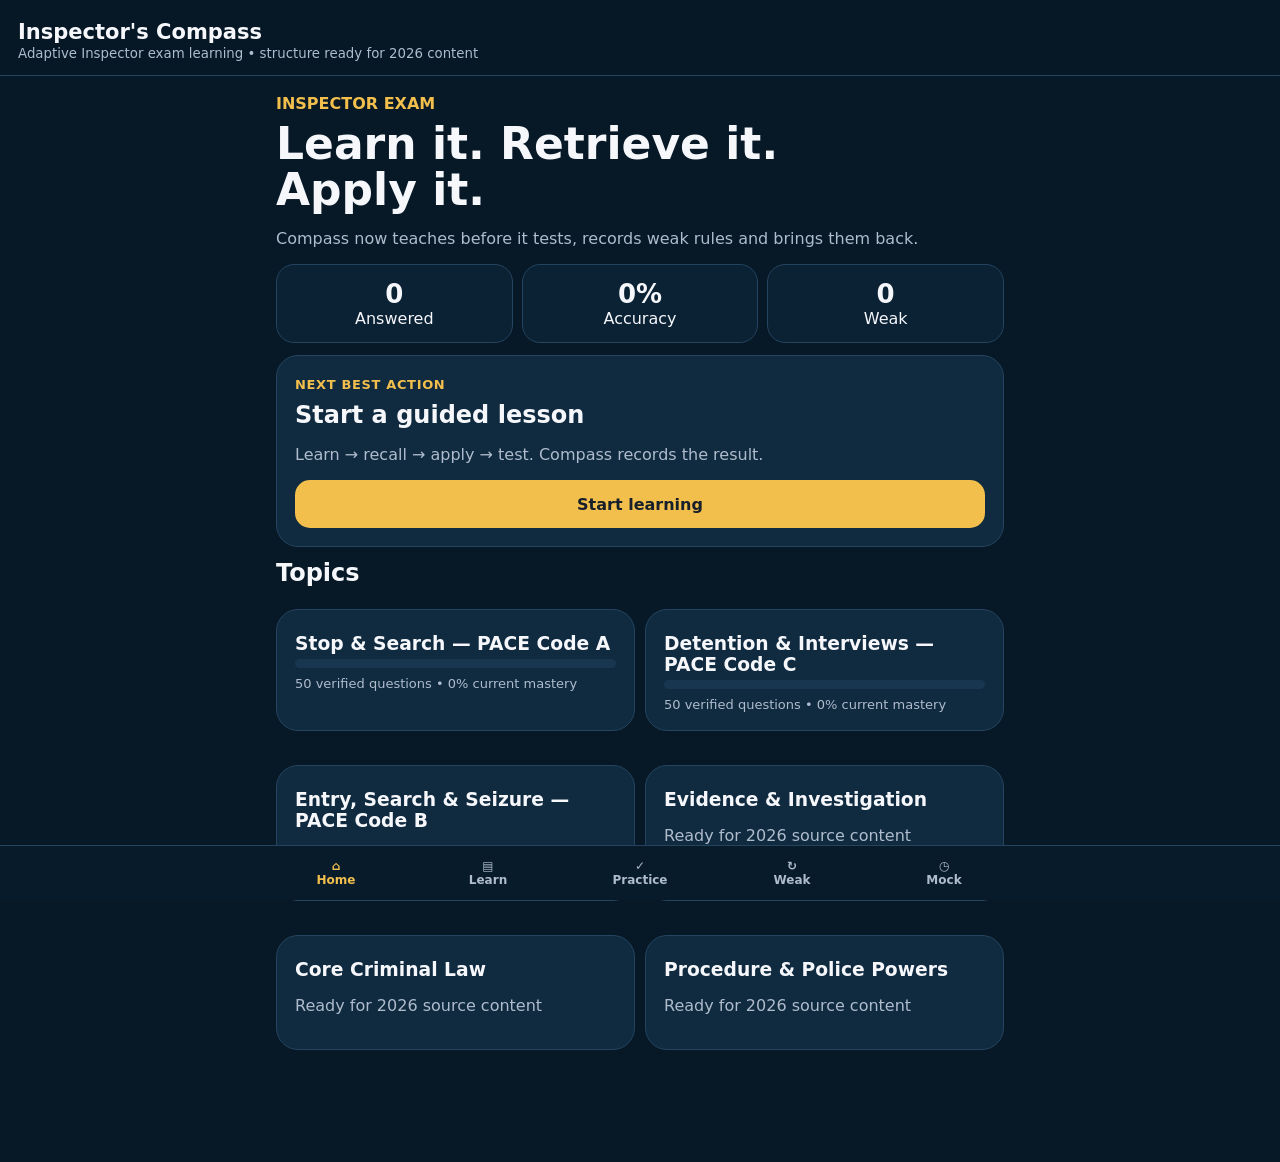
==== commit 1b20d173: "Add files via upload" ====
--- a/index.html
+++ b/index.html
@@ -1,3 +1,116 @@
-<!doctype html><html><head><meta charset=utf-8><meta name=viewport content='width=device-width,initial-scale=1'><title>Inspector's Compass</title><style>*{box-sizing:border-box}body{margin:0;background:#071421;color:#f5f7fa;font-family:system-ui;padding-bottom:80px}header{position:sticky;top:0;background:#06111d;border-bottom:1px solid #203b55;padding:16px 20px;z-index:3}.brand{font-weight:800}.brand small{display:block;color:#a9b7c8}main{max-width:760px;margin:auto;padding:24px 20px}h1{font-size:38px}.gold{color:#edbd4f;font-weight:800}.muted{color:#a9b7c8}.primary,.card,.answer{width:100%;border-radius:18px;padding:17px;margin:7px 0;border:1px solid #203b55}.primary{background:#edbd4f;color:#17202a;font-weight:800;text-align:center}.card,.answer{background:#102235;color:#f5f7fa}.stats{display:grid;grid-template-columns:repeat(3,1fr);gap:10px}.stats div{background:#102235;border:1px solid #203b55;border-radius:18px;padding:15px;text-align:center}.stats strong{display:block;font-size:28px}nav{position:fixed;bottom:0;left:0;right:0;background:#091827;border-top:1px solid #203b55;display:grid;grid-template-columns:repeat(4,1fr);z-index:5}nav button{background:none;border:0;color:#a9b7c8;padding:13px 3px}nav .active{color:#edbd4f}.sheet{white-space:pre-wrap;line-height:1.55;background:#102235;border:1px solid #203b55;border-radius:18px;padding:18px}.answer{text-align:left}.correct{border-color:#2fbf71}.wrong{border-color:#d85b5b}.explain{background:#102235;border:1px solid #203b55;border-radius:18px;padding:18px}.star{float:right;background:none;border:0;color:#edbd4f;font-size:24px}</style></head><body><div id=app></div><script>const Q=[{"id": 1, "topic": "Stop & Search — PACE Code A", "question": "An Inspector is considering an initial section 60 authorisation after intelligence indicates rival groups may engage in serious violence in a town centre. Which statement correctly states the rank and one statutory route for an initial section 60 authorisation?", "options": ["Superintendent or above, on reasonable suspicion that violence may occur.", "Inspector or above, on reasonable belief that incidents involving serious violence may take place in a locality and that authorisation is expedient to prevent them.", "Sergeant or above, whenever offensive weapons might be present.", "Chief Inspector or above, but only after serious violence has already occurred."], "answer": 1, "explanation": "Code A 2.12-2.13 requires an officer of Inspector rank or above. One route is reasonable belief that incidents involving serious violence may take place in a locality and that it is expedient to give the authorisation to prevent them.", "reference": "CJPOA 1994 s.60; Code A 2.12-2.13 • Blackstone GPD 2023 Stop & Search pp. 9-10"}, {"id": 2, "topic": "Stop & Search — PACE Code A", "question": "A section 60 authorisation has been in force for 24 hours. Offences connected with the relevant activity have been committed and further use of the power appears necessary. Who may extend the authorisation, and for how long?", "options": ["Inspector or above, for a further 12 hours.", "Superintendent or above, for a further period not exceeding 24 hours.", "Chief Constable only, for a further 48 hours.", "Any officer who gave the original authorisation, for 24 hours."], "answer": 1, "explanation": "The supplied text states that an officer of Superintendent rank or above may extend a section 60 authorisation for a further period not exceeding 24 hours when the continuation conditions are met.", "reference": "CJPOA 1994 s.60; Code A / Keynote 3.1.4.10 • Blackstone GPD 2023 Stop & Search pp. 10-11"}, {"id": 3, "topic": "Stop & Search — PACE Code A", "question": "An Inspector gives an urgent section 60 authorisation orally. What must happen to the oral authorisation?", "options": ["It is invalid until a magistrate confirms it.", "It must be recorded in writing as soon as practicable, including the statutory particulars.", "It may remain oral for the whole authorised period.", "It must be confirmed by a Chief Inspector within one hour."], "answer": 1, "explanation": "Code A permits an oral authorisation in the specified circumstances, but it must be recorded in writing as soon as practicable with the required grounds, locality and period.", "reference": "CJPOA 1994 s.60; Code A 2.13 • Blackstone GPD 2023 Stop & Search pp. 9-11"}, {"id": 4, "topic": "Stop & Search — PACE Code A", "question": "A section 60 authorisation is in force in a defined locality. What is different about the grounds required for an individual search carried out under that authorisation?", "options": ["The searching constable must still have reasonable grounds to suspect that particular person.", "No individual reasonable suspicion is required, but the power must be exercised within the authorisation and Code A safeguards.", "The person must first consent.", "A Superintendent must approve each individual search."], "answer": 1, "explanation": "Section 60 is a suspicionless power once a valid authorisation is in force. The officer does not need reasonable grounds against the individual, but the authorisation and Code A limits still govern the search.", "reference": "CJPOA 1994 s.60; Code A 2.12 onwards • Blackstone GPD 2023 Stop & Search pp. 9-12"}, {"id": 5, "topic": "Stop & Search — PACE Code A", "question": "An officer believes a person may be carrying stolen property and is considering a section 1 PACE search. What two elements make up reasonable grounds for suspicion under the supplied Code A text?", "options": ["An honest suspicion and approval from a supervisor.", "A genuine suspicion in the officer's own mind and an objective basis for that suspicion.", "A previous conviction and presence in a high-crime area.", "A victim complaint and a refusal to answer questions."], "answer": 1, "explanation": "Code A describes a two-part test: the officer must genuinely suspect the object will be found and there must be an objective basis for that suspicion founded on facts, information or intelligence.", "reference": "PACE 1984 s.1; Code A 2.2 • Blackstone GPD 2023 Stop & Search pp. 5-6"}, {"id": 6, "topic": "Stop & Search — PACE Code A", "question": "An officer sees a person in an area associated with theft and recognises them as having previous convictions. Can previous convictions and general personal factors alone create reasonable grounds to search?", "options": ["Yes, if the officer knows the person has relevant convictions.", "Yes, if the area also has a high crime rate.", "No. Personal factors such as appearance or previous convictions cannot themselves provide the objective basis required.", "Only if a Sergeant agrees."], "answer": 2, "explanation": "The supplied Code A text states that reasonable suspicion can never be supported on personal factors alone; the officer needs an objective basis in current facts, information or intelligence.", "reference": "Code A 2.2A • Blackstone GPD 2023 Stop & Search p. 6"}, {"id": 7, "topic": "Stop & Search — PACE Code A", "question": "An officer has reliable current intelligence that a particular gang habitually carries knives at organised meetings. A person is objectively identifiable as a member of that gang and is attending such a meeting. How may the intelligence affect reasonable suspicion?", "options": ["It can never be relevant because group membership can never be considered.", "It may provide an objective basis for reasonable suspicion, subject to the specific Code A safeguards and the facts of the encounter.", "It automatically permits a strip search.", "It creates section 60 powers without an authorisation."], "answer": 1, "explanation": "Code A allows specific and reliable intelligence about a group or gang to contribute to reasonable suspicion where there is an objective connection between the person, the group and the prohibited articles.", "reference": "Code A 2.6-2.6A • Blackstone GPD 2023 Stop & Search pp. 6-7"}, {"id": 8, "topic": "Stop & Search — PACE Code A", "question": "An officer encounters a person whose behaviour, time and location appear unusual but has no other supporting facts. What does Code A say about a hunch or instinct?", "options": ["A hunch is enough if the officer has more than five years' service.", "A hunch alone cannot be justified as an objective basis for reasonable suspicion.", "A hunch is enough in a high-crime area.", "A hunch is enough if the search is brief."], "answer": 1, "explanation": "The supplied text makes clear that reasonable suspicion must have an objective basis; a hunch or instinct unsupported by objective grounds is insufficient.", "reference": "Code A 2.6B • Blackstone GPD 2023 Stop & Search p. 7"}, {"id": 9, "topic": "Stop & Search — PACE Code A", "question": "An officer has reasonable grounds to suspect a person but asks brief questions before deciding whether to search. What is the proper purpose of such questioning?", "options": ["To obtain a confession before searching.", "To clarify the person's behaviour or presence and potentially confirm or dispel the grounds for suspicion.", "To delay the person until a supervisor arrives.", "To create grounds where none existed by detaining the person for questioning."], "answer": 1, "explanation": "Code A 2.9 permits questions about behaviour or presence where reasonable grounds exist. Answers may confirm or dispel suspicion; a person must not be detained merely to find grounds through questioning.", "reference": "Code A 2.9 • Blackstone GPD 2023 Stop & Search pp. 7-8"}, {"id": 10, "topic": "Stop & Search — PACE Code A", "question": "A person gives a credible explanation which removes the factual basis for an officer's proposed search. What should the officer do?", "options": ["Search anyway because the officer had initially formed suspicion.", "Treat the explanation as irrelevant.", "Reassess the grounds; if suspicion is dispelled, the search should not proceed on the original basis.", "Arrest the person for refusing a search."], "answer": 2, "explanation": "Code A 2.9 recognises that preliminary questioning can dispel reasonable suspicion. If the objective basis disappears, the original search justification disappears with it.", "reference": "Code A 2.9 • Blackstone GPD 2023 Stop & Search pp. 7-8"}, {"id": 11, "topic": "Stop & Search — PACE Code A", "question": "An officer reasonably suspects that a pedestrian has stolen property concealed in a bag. Which power is the core statutory stop-and-search power for stolen or prohibited articles?", "options": ["PACE 1984 s.1.", "Misuse of Drugs Act 1971 s.23.", "Firearms Act 1968 s.47.", "CJPOA 1994 s.60 only."], "answer": 0, "explanation": "The Annex A table identifies PACE s.1 as the principal stop-and-search power for stolen or prohibited articles.", "reference": "PACE 1984 s.1; Code A Annex A • Blackstone GPD 2023 Stop & Search Annex A, pp. 24-25"}, {"id": 12, "topic": "Stop & Search — PACE Code A", "question": "An officer reasonably suspects that a driver has controlled drugs in the vehicle. Which power in Annex A applies?", "options": ["PACE 1984 s.1 only.", "Misuse of Drugs Act 1971 s.23.", "Firearms Act 1968 s.47.", "CJPOA 1994 s.60."], "answer": 1, "explanation": "Annex A identifies Misuse of Drugs Act 1971 s.23 as the stop-and-search power for controlled drugs.", "reference": "Misuse of Drugs Act 1971 s.23; Code A Annex A • Blackstone GPD 2023 Stop & Search Annex A, p. 24"}, {"id": 13, "topic": "Stop & Search — PACE Code A", "question": "An officer has the statutory grounds to search for firearms. Which power in Annex A is the principal firearms stop-and-search power?", "options": ["PACE 1984 s.1.", "Firearms Act 1968 s.47.", "Misuse of Drugs Act 1971 s.23.", "Police Reform Act 2002 Sch.4."], "answer": 1, "explanation": "Annex A lists Firearms Act 1968 s.47 for firearms searches in the statutory circumstances described there.", "reference": "Firearms Act 1968 s.47; Code A Annex A • Blackstone GPD 2023 Stop & Search Annex A, p. 24"}, {"id": 14, "topic": "Stop & Search — PACE Code A", "question": "An officer is searching school premises for an offensive weapon or bladed/sharply pointed article. Which statutory power is listed in Annex A?", "options": ["Criminal Justice Act 1988 s.139B.", "Crossbows Act 1987 s.4.", "Poaching Prevention Act 1862 s.2.", "Protection of Badgers Act 1992 s.10."], "answer": 0, "explanation": "Annex A lists Criminal Justice Act 1988 s.139B for offensive weapons and bladed or sharply pointed articles on school premises.", "reference": "Criminal Justice Act 1988 s.139B; Code A Annex A • Blackstone GPD 2023 Stop & Search Annex A, p. 25"}, {"id": 15, "topic": "Stop & Search — PACE Code A", "question": "Police suspect a person in a public place of possessing game or poaching equipment in circumstances engaging the statutory power. Which Act is listed in Annex A?", "options": ["Poaching Prevention Act 1862 s.2.", "Deer Act 1991 s.12 only.", "Wildlife and Countryside Act 1981 s.19 only.", "Sporting Events (Control of Alcohol etc.) Act 1985 s.7."], "answer": 0, "explanation": "Annex A lists Poaching Prevention Act 1862 s.2 for game or poaching equipment, exercisable in a public place.", "reference": "Poaching Prevention Act 1862 s.2; Code A Annex A • Blackstone GPD 2023 Stop & Search Annex A, p. 25"}, {"id": 16, "topic": "Stop & Search — PACE Code A", "question": "An officer starts a standard public stop and search under section 1 PACE. What clothing may the officer require the person to remove in public under the ordinary Code A rule?", "options": ["Outer coat, jacket and gloves.", "Shirt, trousers and shoes.", "Any clothing if the officer is the same sex.", "Headgear, footwear and all outer clothing in every case."], "answer": 0, "explanation": "Code A 3.5 states that the ordinary power does not allow a person to be required to remove clothing in public other than an outer coat, jacket or gloves, subject to the separate statutory exceptions described in the text.", "reference": "Code A 3.5 • Blackstone GPD 2023 Stop & Search p. 16"}, {"id": 17, "topic": "Stop & Search — PACE Code A", "question": "An officer needs a more thorough search that requires removal of more than an outer coat, jacket or gloves. What safeguard applies?", "options": ["It may be done in public if a second officer is present.", "It must be conducted out of public view and by an officer of the same sex, subject to the Code's detailed rules.", "It may only be done by an Inspector.", "It always requires arrest first."], "answer": 1, "explanation": "Code A 3.6 requires a more thorough search involving removal of more clothing to be conducted out of public view and by an officer of the same sex, with the additional safeguards in the Code.", "reference": "Code A 3.6 • Blackstone GPD 2023 Stop & Search p. 16"}, {"id": 18, "topic": "Stop & Search — PACE Code A", "question": "An officer is searching for a tiny item that could reasonably be hidden in a person's hair. May the person's hair be searched in public?", "options": ["No, hair can never be searched during a public stop and search.", "Yes, where the object sought could reasonably be concealed there and the search is proportionate.", "Only after arrest.", "Only by a medical practitioner."], "answer": 1, "explanation": "Code A 3.5 says the extent of a search must depend on what is suspected of being carried and notes that a person's hair may be searched in public.", "reference": "Code A 3.3-3.5 • Blackstone GPD 2023 Stop & Search p. 16"}, {"id": 19, "topic": "Stop & Search — PACE Code A", "question": "An officer is searching for an item small enough to be concealed inside a coat pocket. Which principle controls how far the search may go?", "options": ["The officer may search every part of the person's clothing regardless of the object sought.", "The extent of the search must be reasonably related to where the object could be concealed.", "The search must always include removal of footwear.", "The search may never include putting hands inside pockets."], "answer": 1, "explanation": "Code A 3.3-3.5 links the extent of the search to the nature of the object sought. Officers may search places where it could reasonably be concealed and should not go further than necessary.", "reference": "Code A 3.3-3.5 • Blackstone GPD 2023 Stop & Search p. 16"}, {"id": 20, "topic": "Stop & Search — PACE Code A", "question": "A stop-and-search detention is taking longer than necessary because officers are waiting for paperwork that could be completed afterwards. Which Code A principle is engaged?", "options": ["Detention for search should be kept to the minimum necessary.", "Any stop and search may last up to six hours.", "Only a supervisor may decide when a search ends.", "The person must remain until a written record is printed."], "answer": 0, "explanation": "Code A states that detention for the purposes of a search must be kept to the minimum necessary and the search should normally take place at or near the place of the stop.", "reference": "Code A 1.2 and 3.4 • Blackstone GPD 2023 Stop & Search pp. 2, 16"}, {"id": 21, "topic": "Stop & Search — PACE Code A", "question": "Before searching a detained person, an officer gives the grounds and object but not their identity or station. Which statement is correct?", "options": ["That is sufficient because grounds and object are the only mandatory information.", "The officer must also provide the identity/station information required by Code A before the search, subject to the stated safety exception.", "Identity is required only after the search.", "Identity is required only if an arrest follows."], "answer": 1, "explanation": "Code A 3.8 requires specified information before the search, including the officer's identity details and police station, subject to the permitted exception where naming the officer creates a genuine risk.", "reference": "PACE 1984 s.2; Code A 3.8 • Blackstone GPD 2023 Stop & Search p. 17"}, {"id": 22, "topic": "Stop & Search — PACE Code A", "question": "An officer is about to carry out a section 1 PACE search. What must the person be told about the object of the search?", "options": ["Only that the officer is conducting a lawful search.", "The object of the search in terms of the article or articles being looked for.", "The maximum sentence for any offence discovered.", "The name of the custody officer."], "answer": 1, "explanation": "Code A 3.8 requires a clear explanation of the object of the search in terms of the article or articles for which there is a power to search.", "reference": "PACE 1984 s.2; Code A 3.8 • Blackstone GPD 2023 Stop & Search p. 17"}, {"id": 23, "topic": "Stop & Search — PACE Code A", "question": "An officer is not in uniform and intends to carry out a stop and search. What additional step is required before the search?", "options": ["Obtain written Inspector authority.", "Show their warrant card.", "Call a uniformed officer to conduct the search.", "Arrest the person first."], "answer": 1, "explanation": "Code A 3.8 requires an officer not in uniform to show their warrant card before the search.", "reference": "PACE 1984 s.2; Code A 3.8 • Blackstone GPD 2023 Stop & Search p. 17"}, {"id": 24, "topic": "Stop & Search — PACE Code A", "question": "A person is detained for a search under a statutory power requiring reasonable suspicion. What must the officer explain about the grounds?", "options": ["The officer need only say 'intelligence received'.", "The officer must explain the grounds for the search, not merely state the statutory power.", "The grounds can be withheld in every case.", "Grounds are required only if something is found."], "answer": 1, "explanation": "Code A 3.8 requires the grounds for the search to be explained where the power depends on reasonable suspicion.", "reference": "PACE 1984 s.2; Code A 3.8 • Blackstone GPD 2023 Stop & Search p. 17"}, {"id": 25, "topic": "Stop & Search — PACE Code A", "question": "A person is about to be searched and asks whether they can obtain a copy of the search record. What should the officer tell them?", "options": ["They have no entitlement unless arrested.", "They are entitled to the record in accordance with the Code and must be told how it can be obtained.", "Only their solicitor can obtain it.", "The record is confidential to police."], "answer": 1, "explanation": "Code A requires the person to be informed of their entitlement to a copy/access to the search record and the mechanism for obtaining it.", "reference": "PACE 1984 s.3; Code A 3.8 and 4.2 • Blackstone GPD 2023 Stop & Search pp. 17-20"}, {"id": 26, "topic": "Stop & Search — PACE Code A", "question": "A search does not result in arrest and making an immediate written record is wholly impracticable because of serious public disorder. When must the officer make the record?", "options": ["Only if the person later asks for one.", "As soon as practicable after the search.", "Within seven days.", "Before the end of the officer's next tour."], "answer": 1, "explanation": "Code A 4.1 requires the record to be made on the spot unless that is wholly impracticable; if so, it must be made as soon as practicable afterwards.", "reference": "Code A 4.1 • Blackstone GPD 2023 Stop & Search p. 19"}, {"id": 27, "topic": "Stop & Search — PACE Code A", "question": "A person is searched but not arrested and is not given a copy of the record at the scene. How long do they have to request access to the record?", "options": ["14 days.", "28 days.", "Three months from the date of the search.", "One year."], "answer": 2, "explanation": "The supplied Code A text states that where a copy is not provided at the time, the person may apply for a copy/access within three months.", "reference": "PACE 1984 s.3; Code A 4.2 • Blackstone GPD 2023 Stop & Search pp. 18-20"}, {"id": 28, "topic": "Stop & Search — PACE Code A", "question": "A stop and search leads directly to arrest. How may the search record be made?", "options": ["No record is required because an arrest occurred.", "It may be made as part of the person's custody record at the police station.", "It must be sent to a magistrates' court.", "It must be completed only after charge."], "answer": 1, "explanation": "Code A provides that where a search results in arrest, the search record may be made as part of the person's custody record.", "reference": "Code A 4.2B • Blackstone GPD 2023 Stop & Search p. 20"}, {"id": 29, "topic": "Stop & Search — PACE Code A", "question": "Police search a vehicle and two occupants for the same object on the same grounds. Which recording rule applies?", "options": ["One record can cover everyone because the grounds are the same.", "A separate record must be made for each person searched; where a person and vehicle are searched on the same object and grounds, that person's record can also cover the vehicle search.", "Only the driver needs a record.", "No record is needed for the vehicle."], "answer": 1, "explanation": "Code A 4.5 requires a record for each person and each vehicle searched, but allows one record to cover a person and vehicle where the object and grounds are the same. More than one person searched requires separate person records.", "reference": "Code A 4.5 • Blackstone GPD 2023 Stop & Search p. 21"}, {"id": 30, "topic": "Stop & Search — PACE Code A", "question": "An unattended vehicle is searched under a statutory stop-and-search power. What must officers do after the search?", "options": ["Wait until the owner returns.", "Leave the required notice on or in the vehicle stating that it has been searched and giving the prescribed information.", "Tow the vehicle in every case.", "Notify the local authority."], "answer": 1, "explanation": "The supplied text requires a notice to be left on or in an unattended vehicle after search, with the required information and route to obtain the search record.", "reference": "Code A 4.8-4.9; Keynote 3.1.5.2 • Blackstone GPD 2023 Stop & Search pp. 18, 21"}, {"id": 31, "topic": "Stop & Search — PACE Code A", "question": "An officer records the grounds for a search simply as 'known thief in a high-crime area'. What is the problem?", "options": ["The record need only identify the person's previous convictions.", "The record should briefly but informatively explain the reason for suspecting the person, with reference to the information and/or intelligence on which it was based.", "Grounds never need to be recorded.", "Only the outcome of the search matters."], "answer": 1, "explanation": "Code A 4.6 requires the grounds entry to explain briefly but informatively why the person was suspected, with reference to the information and/or intelligence relied on.", "reference": "Code A 4.6 • Blackstone GPD 2023 Stop & Search p. 21"}, {"id": 32, "topic": "Stop & Search — PACE Code A", "question": "An officer stops a person in a public place merely to ask where they are going and why, without using a statutory stop-and-search power. What is the national recording requirement under the supplied Code A text?", "options": ["A full stop-and-search record is mandatory.", "There is no national requirement to record that non-statutory encounter or give a receipt merely because the officer asked such questions.", "The encounter must be authorised by an Inspector.", "The person must provide fingerprints."], "answer": 1, "explanation": "The Code states there is no national requirement to record encounters not governed by statutory stop-and-search powers merely because an officer asks a person to account for themselves, their actions, behaviour, presence or possession.", "reference": "Code A 4.12 • Blackstone GPD 2023 Stop & Search p. 22"}, {"id": 33, "topic": "Stop & Search — PACE Code A", "question": "A person searched speaks very little English and appears not to understand the information being given. What should the officer do?", "options": ["Proceed without explaining anything because the power is statutory.", "Take reasonable steps to bring the required information to the person's attention, using appropriate assistance or material where practicable.", "Arrest the person for non-cooperation.", "Abandon every lawful search involving a language barrier."], "answer": 1, "explanation": "Code A requires reasonable steps to make the required information understood where the person does not appear to understand English, including appropriate interpretation or explanatory material where practicable.", "reference": "Code A 3.10-3.11 • Blackstone GPD 2023 Stop & Search p. 18"}, {"id": 34, "topic": "Stop & Search — PACE Code A", "question": "A supervisor reviews a set of stop-and-search records at the end of a tour. What is a core supervisory responsibility?", "options": ["Check that powers are being used lawfully and appropriately, including scrutinising recorded grounds.", "Delete records where nothing was found.", "Approve only searches that led to arrest.", "Require a magistrate to countersign every search."], "answer": 0, "explanation": "Code A 5.1 onwards requires supervisors to monitor the use of stop-and-search powers and scrutinise records, including the grounds recorded and the way powers are being exercised.", "reference": "Code A 5.1-5.4 • Blackstone GPD 2023 Stop & Search p. 23"}, {"id": 35, "topic": "Stop & Search — PACE Code A", "question": "A supervisor identifies repeated searches by an officer where the recorded grounds do not support reasonable suspicion. What should the supervisor do?", "options": ["Ignore the issue unless a complaint is made.", "Review the circumstances and take appropriate action where misuse or a breach of standards is identified.", "Automatically dismiss the officer.", "Erase the search records."], "answer": 1, "explanation": "The supervision section requires active scrutiny and appropriate action where misuse is identified; the response depends on the facts and may include performance or misconduct processes.", "reference": "Code A 5.5-5.6 • Blackstone GPD 2023 Stop & Search p. 23"}, {"id": 36, "topic": "Stop & Search — PACE Code A", "question": "Police are planning stop-and-search activity involving children. What safeguarding duty is emphasised by Code A?", "options": ["Children must always be arrested before search.", "Police must have regard to the need to safeguard and promote the welfare of persons under 18.", "Every child search requires parental presence.", "Every child search must take place at a police station."], "answer": 1, "explanation": "Code A 1.1 refers to the duty under section 11 Children Act 2004 to have regard to the need to safeguard and promote the welfare of children.", "reference": "Children Act 2004 s.11; Code A 1.1 • Blackstone GPD 2023 Stop & Search p. 2"}, {"id": 37, "topic": "Stop & Search — PACE Code A", "question": "An officer has no statutory search power but asks a person to agree voluntarily to being searched in the street. What does Code A say?", "options": ["The search is lawful if the person signs a consent form.", "An officer must not search a person merely by consent where no statutory power applies, apart from the limited entry-condition exception described in the Code.", "Consent creates a temporary section 1 PACE power.", "Consent searches are allowed only for people over 18."], "answer": 1, "explanation": "Code A 1.5 prohibits routine consent searches where no statutory power exists, apart from the specific exception for searches as a condition of entry to premises such as sports grounds.", "reference": "Code A 1.5 • Blackstone GPD 2023 Stop & Search p. 2"}, {"id": 38, "topic": "Stop & Search — PACE Code A", "question": "An officer breaches important Code A safeguards during a search and evidence is later relied on in court. What consequence does Code A identify?", "options": ["The evidence is automatically destroyed.", "The evidence may be open to challenge in court.", "The prosecution automatically ends.", "The officer is automatically imprisoned."], "answer": 1, "explanation": "Code A 1.6 states that evidence obtained where the Code's provisions are not observed may be open to challenge.", "reference": "Code A 1.6 • Blackstone GPD 2023 Stop & Search p. 2"}, {"id": 39, "topic": "Stop & Search — PACE Code A", "question": "A stand-alone section 60AA authorisation is being considered, rather than relying on an existing section 60 authorisation. Which statement best reflects the authorisation route described in the supplied material?", "options": ["Any constable may create the power whenever a face covering is seen.", "An Inspector or above may authorise the power for a locality where the statutory test concerning activities involving offences is met; the individual constable must still reasonably believe an item is worn wholly or mainly to conceal identity before requiring removal.", "A magistrate must authorise every use.", "A Superintendent must personally identify every person wearing a face covering."], "answer": 1, "explanation": "The supplied section 60AA material distinguishes the area authorisation from the individual constable's exercise of the removal power. The latter depends on a reasonable belief that the item is worn wholly or mainly to conceal identity.", "reference": "CJPOA 1994 s.60AA; Keynote 3.1.4.9-3.1.4.10 • Blackstone GPD 2023 Stop & Search pp. 12-13"}, {"id": 40, "topic": "Stop & Search — PACE Code A", "question": "A person refuses a lawful requirement by a constable to remove an item under section 60AA. What is the legal consequence identified in the supplied material?", "options": ["No offence is committed.", "A specific offence is committed under section 60AA(7).", "Only a civil penalty is available.", "The refusal merely ends the encounter."], "answer": 1, "explanation": "The Keynote expressly identifies failure to comply with a lawful section 60AA requirement as an offence under section 60AA(7).", "reference": "CJPOA 1994 s.60AA(7); Keynote 3.1.4.14 • Blackstone GPD 2023 Stop & Search p. 14"}, {"id": 41, "topic": "Stop & Search — PACE Code A", "question": "A constable reasonably believes that an item worn for religious reasons is also being worn wholly or mainly to conceal identity, and a lawful removal power is engaged. What handling does the Code recommend where practicable?", "options": ["Remove it immediately in full public view.", "Allow removal out of public view and in the presence of an officer of the same sex.", "Only a Superintendent may be present.", "Religious items can never be removed even where the statutory test is met."], "answer": 1, "explanation": "The religious-sensitivities Keynote says that where removal is required, it should where practicable occur out of public view and in the presence of an officer of the same sex.", "reference": "Code A Keynote 3.1.4.12 • Blackstone GPD 2023 Stop & Search p. 14"}, {"id": 42, "topic": "Stop & Search — PACE Code A", "question": "An Inspector is briefing officers on the meaning of 'dangerous instruments' for section 60 purposes. What does the supplied text mean by 'dangerous instruments'?", "options": ["Only firearms.", "Instruments which have a blade or are sharply pointed.", "All offensive weapons and any object capable of harm.", "Controlled drugs."], "answer": 1, "explanation": "The section 60 material defines dangerous instruments as instruments which have a blade or are sharply pointed. Offensive weapons are a separate category in the statutory wording.", "reference": "CJPOA 1994 s.60; Keynote 3.1.4.7 • Blackstone GPD 2023 Stop & Search pp. 10-11"}, {"id": 43, "topic": "Stop & Search — PACE Code A", "question": "A constable is considering one of the specified Schedule 5 TPIM search powers. Do those powers always require reasonable grounds to suspect that the individual is contravening the TPIM or carrying the item sought?", "options": ["No. The supplied Code A text states that the specified TPIM powers do not require reasonable grounds of suspicion in the way ordinary suspicion-based powers do.", "Yes, and the suspicion must be confirmed by an Inspector.", "Yes, but only in private premises.", "Yes, but only for persons under 18."], "answer": 0, "explanation": "The TPIM section explains that the specified Schedule 5 powers may be exercised without the ordinary reasonable-suspicion requirement.", "reference": "TPIM Act 2011 Sch.5; Code A 2.18A-2.20 • Blackstone GPD 2023 Stop & Search p. 15"}, {"id": 44, "topic": "Stop & Search — PACE Code A", "question": "A search warrant is issued under the TPIM Schedule 5 warrant provision described in Code A 2.20. Within what period must the search be carried out?", "options": ["24 hours.", "Seven days from issue.", "28 days.", "Three months."], "answer": 1, "explanation": "Code A 2.20 states that a search under that warrant must be carried out within seven days of issue.", "reference": "TPIM Act 2011 Sch.5; Code A 2.20 • Blackstone GPD 2023 Stop & Search p. 15"}, {"id": 45, "topic": "Stop & Search — PACE Code A", "question": "Under the same TPIM warrant provision, an officer is checking how often the individual may be searched. How many times may the individual be searched under that warrant within its validity period?", "options": ["Once.", "Twice.", "Unlimited times.", "Once per day."], "answer": 0, "explanation": "The supplied text states that the individual may be searched on one occasion only within the warrant period.", "reference": "TPIM Act 2011 Sch.5; Code A 2.20 • Blackstone GPD 2023 Stop & Search p. 15"}, {"id": 46, "topic": "Stop & Search — PACE Code A", "question": "An officer is recording the self-defined ethnicity of a person searched. Which Annex B code corresponds to 'White - British'?", "options": ["W1.", "M1.", "A1.", "B1."], "answer": 0, "explanation": "Annex B lists 'White - British' as W1.", "reference": "Code A Annex B • Blackstone GPD 2023 Stop & Search Annex B, p. 25"}, {"id": 47, "topic": "Stop & Search — PACE Code A", "question": "A designated Community Support Officer has lawfully detained a person under the Police Reform Act 2002 powers shown in Annex C. For what may the designated CSO search the detained person without consent under the relevant Schedule 4 power?", "options": ["Any controlled drugs.", "Objects that might be used to cause physical injury or to assist escape.", "Evidence of any offence whatsoever.", "Documents proving identity only."], "answer": 1, "explanation": "Annex C identifies the designated CSO power to search a lawfully detained person for objects that might cause physical injury or assist escape.", "reference": "Police Reform Act 2002 Sch.4; Code A Annex C • Blackstone GPD 2023 Stop & Search Annex C, p. 25"}, {"id": 48, "topic": "Stop & Search — PACE Code A", "question": "An officer is considering a search under section 4 Crossbows Act 1987. Which description matches the Annex A entry?", "options": ["Crossbows or parts of crossbows, subject to the statutory description, with the power exercisable anywhere except dwellings.", "Only knives carried by persons under 18.", "Only air weapons in public places.", "Only bows carried at sporting events."], "answer": 0, "explanation": "Annex A lists Crossbows Act 1987 s.4 for crossbows or parts of crossbows, subject to the statutory description in the table, and states the power is exercisable anywhere except dwellings.", "reference": "Crossbows Act 1987 s.4; Code A Annex A • Blackstone GPD 2023 Stop & Search Annex A, p. 25"}, {"id": 49, "topic": "Stop & Search — PACE Code A", "question": "Police are exercising the Protection of Badgers Act 1992 search power listed in Annex A. Where does the Annex A table state the power is exercisable?", "options": ["In a public place only.", "Anywhere.", "Anywhere except dwellings.", "Only on Crown land."], "answer": 1, "explanation": "Annex A lists the Protection of Badgers Act search power as exercisable anywhere.", "reference": "Protection of Badgers Act 1992; Code A Annex A • Blackstone GPD 2023 Stop & Search Annex A, p. 25"}, {"id": 50, "topic": "Stop & Search — PACE Code A", "question": "Police are exercising the Wildlife and Countryside Act 1981 search power listed in Annex A. Where does the Annex A table state the power is exercisable?", "options": ["Anywhere except dwellings.", "In public places only.", "Inside dwellings only.", "Only in national parks."], "answer": 0, "explanation": "Annex A lists the Wildlife and Countryside Act search power as exercisable anywhere except dwellings.", "reference": "Wildlife and Countryside Act 1981; Code A Annex A • Blackstone GPD 2023 Stop & Search Annex A, p. 25"},{"id":51,"topic":"Detention & Interviews — PACE Code C","question":"A patrol officer asks a motorist solely for their name and whether they own the car. No investigation-related questions are put.\n\nWhich approach complies with Code C?","options":["Give a caution before any identity question.","Ask without caution because the questions solely establish identity and vehicle ownership.","Caution only if the officer wears plain clothes.","Require a solicitor before identifying the owner."],"answer":1,"explanation":"Paragraph 10.1(a) excepts questions put solely to establish identity or ownership of a vehicle; offence-related questioning after suspicion arises is different.","reference":"Code C 10.1(a)"},{"id":52,"topic":"Detention & Interviews — PACE Code C","question":"An officer with grounds under PACE s1 asks a suspect whether a sharp object is in their coat before beginning a lawful search, to conduct it safely.\n\nIs a caution required solely for this search-safety question?","options":["Yes, because an offence is suspected.","No, if asked in furtherance of the proper and effective conduct of the search.","Yes, unless the suspect volunteers the answer.","Only when a search finds stolen property."],"answer":1,"explanation":"Code C 10.1(c) excepts questions genuinely in furtherance of a proper search; using the exchange to investigate the offence would require separate consideration under 10.1.","reference":"Code C 10.1(c)"},{"id":53,"topic":"Detention & Interviews — PACE Code C","question":"A person attends a station voluntarily to be interviewed under caution about shoplifting. The interviewer prepares to caution them.\n\nWhat must the interviewer additionally explain at that time?","options":["The suspect is detained until the interview finishes.","They are not under arrest, must agree to be interviewed, and have applicable legal-advice and voluntary-interview rights.","They may leave only after an inspector authorises departure.","The caution removes their entitlement to legal advice."],"answer":1,"explanation":"Code C 10.2 requires the non-arrested suspect to be told they are not under arrest and informed of the voluntary-interview provisions in 3.21–3.22, including consent and legal advice.","reference":"Code C 10.2, 3.21–3.22"},{"id":54,"topic":"Detention & Interviews — PACE Code C","question":"A suspect being arrested is violently struggling and cannot engage with the arresting officer. An immediate caution is not practicable.\n\nWhat does Code C require?","options":["Give the caution instantly, irrespective of behaviour.","Give the caution as soon as practicable once the condition or behaviour no longer prevents it.","Omit the caution permanently if the arrest is on body-worn video.","Defer the caution until charge in all violent-arrest cases."],"answer":1,"explanation":"Paragraph 10.4(a) recognises impracticability due to condition or behaviour; the obligation resumes when it becomes practicable.","reference":"Code C 10.3–10.4; Code G section 3"},{"id":55,"topic":"Detention & Interviews — PACE Code C","question":"An authorised-place detainee has not been allowed an opportunity to consult a solicitor before an interview. Officers plan to rely on silence at trial.\n\nWhat is the implication for the caution and section 34 inferences?","options":["Use the standard inference caution and draw inferences routinely.","Use the Annex C alternative caution; section 34 inferences are restricted for that questioning.","Use the post-charge caution because legal advice has not arrived.","Do not caution at all before offence questioning."],"answer":1,"explanation":"The restriction in CJPOA 1994 s34(2A) and Code C Annex C prevents relevant section 34 inferences and requires the alternative caution where it applies.","reference":"Code C 10.6 and Annex C; CJPOA 1994 s34(2A)"},{"id":56,"topic":"Detention & Interviews — PACE Code C","question":"An officer delivers an otherwise accurate caution using slightly different words while retaining its full meaning.\n\nWhat is the consequence under Code C?","options":["Every variation is automatically a breach.","A minor deviation is not a breach if the sense is preserved.","A variation needs prior superintendent approval.","Variation is permitted only at a voluntary interview."],"answer":1,"explanation":"Code C 10.7 permits minor wording deviations if the sense of the relevant caution is preserved; genuine misunderstanding must still be addressed.","reference":"Code C 10.7 and Note 10D"},{"id":57,"topic":"Detention & Interviews — PACE Code C","question":"After a meal break, an interviewer reminds an alert suspect that they remain under caution. The suspect indicates understanding.\n\nMust the full caution be recited again?","options":["Yes, after any break exceeding 15 minutes.","No; the suspect must be aware they remain under caution, with full repetition if there is doubt.","Only if the solicitor asks for it.","Only after an overnight break."],"answer":1,"explanation":"Code C 10.8 requires awareness that the suspect remains under caution after any break; when there is doubt, the caution should be given again in full.","reference":"Code C 10.8"},{"id":58,"topic":"Detention & Interviews — PACE Code C","question":"An arrested burglary suspect is interviewed at an authorised place about jewellery found in their coat at arrest. Officers consider a CJPOA s36 special warning.\n\nWhich information must the warning convey before a proper inference can be drawn?","options":["Only that failure to answer will amount to another offence.","The investigated offence, fact to account for, suspected link, possibility of inference, and existence and potential evidential use of the interview record.","Only the suspected offence and the custody authorisation.","A promise that answering will automatically prevent prosecution."],"answer":1,"explanation":"Code C 10.10–10.11 sets out the five matters for the special warning, provided the Annex C restriction does not apply and all statutory prerequisites are met.","reference":"Code C 10.10–10.11; CJPOA 1994 s36"},{"id":59,"topic":"Detention & Interviews — PACE Code C","question":"A 15-year-old is properly cautioned upon arrest before any appropriate adult has arrived at the scene.\n\nWhat must happen when the appropriate adult is present?","options":["Nothing; the street caution always suffices.","Repeat the caution in the appropriate adult’s presence.","Give the caution again only if the child confesses.","Obtain a written waiver before any further caution."],"answer":1,"explanation":"Code C 10.12 requires repetition of a caution previously given without the appropriate adult to a juvenile or vulnerable person.","reference":"Code C 10.12"},{"id":60,"topic":"Detention & Interviews — PACE Code C","question":"Investigators want to give a vulnerable adult a section 36 special warning; the appropriate adult has not arrived.\n\nWhat does Code C require?","options":["Issue the warning now and repeat it later.","Do not give the paragraph 10.11 information until the appropriate adult is present.","Give the warning in writing without an appropriate adult.","Ask a sergeant to waive the requirement."],"answer":1,"explanation":"Code C 10.11A forbids giving the paragraph 10.11 special-warning information to a juvenile or vulnerable suspect without an appropriate adult.","reference":"Code C 10.11A"},{"id":61,"topic":"Detention & Interviews — PACE Code C","question":"An arresting officer cautions a suspect on the street; the entire interaction is captured by body-worn video.\n\nWhat does Code C require about documenting the caution?","options":["No separate record is needed whenever video exists.","Record the caution in the interviewer’s report book or interview record.","Record it only if the suspect refuses to answer.","The custody officer must create the only permitted record."],"answer":1,"explanation":"Code C 10.13 requires a record of cautions in the interviewer’s report book or interview record; video does not itself displace the Code wording.","reference":"Code C 10.13"},{"id":62,"topic":"Detention & Interviews — PACE Code C","question":"Following a proper caution, a driver refuses to supply information required under road-traffic legislation and invokes the right to silence.\n\nWhat should the officer explain?","options":["The caution removes the statutory duty to provide information.","The relevant legal consequences of refusal and that the caution does not alter them.","No consequence can follow until a solicitor arrives.","Refusal automatically proves the suspected motoring offence."],"answer":1,"explanation":"Code C 10.9 says the person should be informed of relevant consequences of refusing statutorily required information, which are not affected by the caution.","reference":"Code C 10.9"},{"id":63,"topic":"Detention & Interviews — PACE Code C","question":"A burglary witness unexpectedly says something that provides objective grounds to suspect them. The officer intends to question them further about their own involvement for evidential purposes.\n\nWhat must happen first?","options":["Complete the witness statement before cautioning.","Caution the person before asking further offence-related evidential questions.","Arrest automatically, even where necessity is absent.","Continue the exchange as an informal witness conversation."],"answer":1,"explanation":"Under Code C 10.1, when an answer gives grounds for suspicion, caution is required before further relevant offence questions whose answers or silence may be evidence.","reference":"Code C 10.1 and Note 10A"},{"id":64,"topic":"Detention & Interviews — PACE Code C","question":"A Welsh-speaking suspect in Wales asks for the caution in Welsh and the officer can give the approved wording accurately.\n\nWhat is permitted?","options":["Welsh is permitted only at a Crown Court.","The caution may be given in Welsh where use of Welsh is appropriate.","The suspect must prove inability to speak English first.","Only an inspector may authorise the Welsh caution."],"answer":1,"explanation":"Code C 10.5 expressly permits the approved Welsh caution where use of the Welsh language is appropriate.","reference":"Code C 10.5"},{"id":65,"topic":"Detention & Interviews — PACE Code C","question":"A station detainee has asked for a solicitor and has not been allowed an opportunity to consult before urgent questioning.\n\nWhich statement addresses silence inferences?","options":["A standard caution automatically makes s34 inferences available.","Section 34(2A) restricts adverse inference from the relevant silence; the alternative caution applies.","Inspector approval to interview removes the statutory restriction.","The restriction applies only when the detainee is under 18."],"answer":1,"explanation":"The absence of an allowed consultation opportunity engages CJPOA s34(2A); emergency interview authorisation does not itself permit an adverse inference prohibited by that subsection.","reference":"Code C 10.6 and Annex C; CJPOA s34(2A)"},{"id":66,"topic":"Detention & Interviews — PACE Code C","question":"On a public street, an officer asks a person reasonably suspected of robbery where they were when the offence occurred, intending to use their answers as evidence.\n\nDoes the location prevent this being an interview?","options":["Yes; an interview can occur only inside a designated suite.","No; questioning about suspected involvement requiring a caution is an interview irrespective of location.","Yes, unless the exchange exceeds 15 minutes.","Yes, if the person has not yet been arrested."],"answer":1,"explanation":"Code C 11.1A defines interview by the nature of offence-related questioning required to be under caution, not by location or duration; 11.1 separately restricts interviewing after arrest.","reference":"Code C 11.1A and 11.1"},{"id":67,"topic":"Detention & Interviews — PACE Code C","question":"A detained assault suspect tells an escorting officer, before the formal interview, that they struck the complainant in self-defence.\n\nWhat should the interviewer do at the start?","options":["Ignore the remark because it was outside the recorded interview.","After caution, put the significant statement to the suspect and ask for confirmation or denial and any additions.","Treat it as an automatic guilty plea.","Mention it only if the defence solicitor requests it."],"answer":1,"explanation":"Under Code C 11.4, a significant pre-interview statement heard by police staff and not previously put to the suspect must be put at the start of interview, with confirmation/denial and opportunity to add.","reference":"Code C 11.4–11.4A"},{"id":68,"topic":"Detention & Interviews — PACE Code C","question":"After arrest for burglary, officers seek to question a suspect at the scene because a co-suspect is about to destroy evidence; necessary questions can avert that risk.\n\nWhich approach accords with Code C?","options":["All scene interviews are prohibited after arrest.","A tightly limited urgent scene interview may occur if delaying until authorised detention would create the specified evidential risk; stop once averted.","The whole evidential interview may take place at the scene whenever convenient.","Only a court warrant permits urgent questions outside a station."],"answer":1,"explanation":"Paragraph 11.1 permits post-arrest questioning outside an authorised place only for specified risks, including interference with evidence; questioning must end when the relevant risk is averted.","reference":"Code C 11.1"},{"id":69,"topic":"Detention & Interviews — PACE Code C","question":"A 17-year-old in custody says they do not want an appropriate adult and asks to be interviewed at once. There is no urgent threat to people, property or evidence.\n\nWhat should the interviewing officer do?","options":["Interview if the young person signs a waiver.","Arrange an appropriate adult before interviewing, notwithstanding the request.","Interview if a custody sergeant assesses the detainee as mature.","Ask an inspector to dispense with the appropriate adult as a routine exception."],"answer":1,"explanation":"A person appearing under 18 is treated as a juvenile under 1.5. Paragraph 11.15 requires an appropriate adult unless a specific urgent exception applies; preference or apparent maturity does not dispense with that safeguard.","reference":"Code C 2023 paragraphs 1.5, 11.15 and 11.18–11.20"},{"id":70,"topic":"Detention & Interviews — PACE Code C","question":"A detained vulnerable adult is suspected of planting an explosive device that may detonate shortly. An appropriate adult cannot be located in time. The custody officer considers the person physically and mentally fit enough for narrowly focused questions.\n\nWhich safeguard governs an urgent interview without the appropriate adult?","options":["An inspector may authorise a full evidential interview for any serious offence.","A superintendent or above must assess the risks of delay and that the interview would not significantly harm the suspect; questioning must stop once the risk is averted.","An urgent interview is lawful only after a court warrant.","Urgency removes all requirements to record the grounds for interviewing."],"answer":1,"explanation":"Under paragraphs 11.18–11.20, a superintendent or above must consider the specified consequences of delay and be satisfied there would be no significant harm to the detainee’s physical or mental state. The interview must cease once enough information to avert the risk is obtained; grounds must be recorded.","reference":"Code C 2023 paragraphs 11.18–11.20 and 12.3"},{"id":71,"topic":"Detention & Interviews — PACE Code C","question":"During an interview, a solicitor challenges two misleading questions and advises the suspect to give no comment. The interviewer is irritated but can continue putting questions properly.\n\nWhich action is consistent with Code C paragraphs 6.9–6.10?","options":["Require the solicitor to leave whenever advice to remain silent disrupts the interviewing strategy.","Continue the interview; the described conduct does not meet the threshold for removal.","Stop the interview and have any inspector authorise the solicitor’s removal without hearing from them.","Remove the solicitor and allow the suspect to consult a replacement only after completing the interview."],"answer":1,"explanation":"Paragraph 6.9 permits requiring a solicitor to leave only if their conduct makes the interviewer unable properly to put questions. On these facts that threshold is not met. If it were met, 6.10 requires stopping the interview and consulting a superintendent if readily available, otherwise an independent inspector or above; the consulted officer speaks to the solicitor before deciding.","reference":"PACE Code C 2023 paragraphs 6.9–6.10"},{"id":72,"topic":"Detention & Interviews — PACE Code C","question":"A suspect has been interviewed for approximately two hours. They last ate three hours ago. The interviewer wishes to continue immediately because the account is developing, but identifies no specific risk from taking a break.\n\nWhat does Code C paragraph 12.8 require?","options":["Provide a short refreshment break at approximately the two-hour point, taking meal timing into account.","Delay all breaks until the suspect requests one, provided no interview exceeds four hours.","Provide a break only if the solicitor confirms that a pause will not interrupt the account.","Obtain inspector authorisation before any break taken during active questioning."],"answer":0,"explanation":"Code C 12.8 says short refreshment breaks shall be provided at approximately two-hour intervals. An interviewer may delay where reasonable grounds exist for one of the specified risks, including harm, serious property loss or damage, unnecessary delay of release, or prejudice to the investigation. No such grounds are present here.","reference":"PACE Code C 2023 paragraph 12.8; Note 12B"},{"id":73,"topic":"Detention & Interviews — PACE Code C","question":"A detainee is severely intoxicated and cannot understand ordinary questions. Investigators want an immediate interview solely because the normal custody period is approaching. There is no urgent risk of harm, alerting suspects, or loss of evidence.\n\nWhat is the proper course?","options":["Interview if the detainee signs a consent form.","Do not interview until fit; expiry of available detention time alone does not meet the urgent-interview criteria.","Interview if an appropriate adult is willing to attend.","A custody sergeant may dispense with fitness assessment by recording the pressure of time."],"answer":1,"explanation":"Paragraph 12.3 requires the custody officer to assess fitness and safeguard physical and mental health. Paragraph 11.18 allows specified urgent interviews only with superintendent assessment of the risks in paragraph 11.1 and absence of significant harm. Routine pressure from detention time alone does not establish that exception.","reference":"Code C 2023 paragraphs 12.3, 11.18–11.20 and 11.1"},{"id":74,"topic":"Detention & Interviews — PACE Code C","question":"An interview takes place in a temporary room with inadequate heating and lighting. Officers insist the detainee remain standing for the entire interview, although seating is available nearby.\n\nWhich statement accurately identifies the Code C interview safeguards engaged?","options":["Code C 12.4 addresses the interview environment and 12.6 prohibits requiring a person being questioned to stand.","Code C 11.7 prohibits standing only when an interview lasts more than one hour.","Code C 12.8 allows an interviewer to dispense with seating if a refreshment break is provided.","Code C 12.4 deals only with audio equipment; physical interview conditions are left entirely to officer discretion."],"answer":0,"explanation":"Code C paragraph 12.4 requires adequate interview conditions, including heating and lighting; paragraph 12.6 says people being questioned or making statements shall not be required to stand. The original question misattributed both rules to 11.7.","reference":"PACE Code C 2023 paragraphs 12.4 and 12.6"},{"id":75,"topic":"Detention & Interviews — PACE Code C","question":"An officer investigating a theft has put all relevant questions to the suspect, tested their innocent explanation, considered the other available evidence and reasonably believes there is now sufficient evidence to provide a realistic prospect of conviction.\n\nUnder Code C paragraph 11.6, what should happen to questioning about that offence?","options":["Continue until a confession is obtained, provided the 24-hour detention limit has not expired.","Cease the interview about that offence; the paragraph 11.6 conditions have been met.","Continue until every witness statement has been read aloud, whether relevant or not.","Refer continuation of questioning to a superintendent for automatic authorisation."],"answer":1,"explanation":"Paragraph 11.6 sets three cumulative conditions: all questions considered relevant to accurate and reliable information have been put, other available evidence has been considered, and the relevant officer reasonably believes there is sufficient evidence for a realistic prospect of conviction. Once these conditions are met, the interview about the offence must cease.","reference":"PACE Code C 2023 paragraph 11.6(a)–(c)"},{"id":76,"topic":"Detention & Interviews — PACE Code C","question":"A lawful urgent interview proceeds without functioning audio equipment and a written contemporaneous account is made.\n\nHow should the completed written record be verified?","options":["Ask the suspect to read/check it and sign or indicate disagreement under the applicable record procedure.","Keep it from the suspect until court proceedings.","Treat the interviewer’s signature as a substitute for all suspect verification.","Offer access only after the suspect is released."],"answer":0,"explanation":"Code C 11.7–11.13 governs written records: provide an opportunity to read or have the record read and to sign or record disagreement or refusal; ensure Code E exceptions also apply.","reference":"Code C 11.7–11.13; Code E"},{"id":77,"topic":"Detention & Interviews — PACE Code C","question":"A solicitor attends for a burglary suspect. The investigator withholds every detail of the suspected offence, alleging Code C prohibits pre-interview disclosure.\n\nWhat does Code C require?","options":["Give the entire prosecution and unused-material file.","Provide sufficient information about the offence and grounds for suspicion for effective defence rights, without necessarily disclosing details prejudicing the investigation.","Tell the solicitor only the charge code, irrespective of what the suspect could understand.","No information need be given before a confession."],"answer":1,"explanation":"Code C 11.1A requires sufficient information before interview for the suspect and solicitor to understand the offence and grounds for suspicion while allowing justified protection of investigation details; disclosure and timing must be recorded.","reference":"Code C 11.1A"},{"id":78,"topic":"Detention & Interviews — PACE Code C","question":"A suspect provides a prepared statement then answers no comment. At trial they rely on a significant additional fact omitted from the statement and interview.\n\nWhich proposition about a section 34 inference is accurate?","options":["The statement prevents every possible inference regardless of omitted facts.","An inference may be considered if statutory conditions are met and it would have been reasonable to mention the new fact when questioned.","No-comment answers automatically require an adverse inference.","A prepared statement cannot ever form part of the evidence."],"answer":1,"explanation":"CJPOA s34 permits a proper inference only where relevant statutory conditions are met; a prepared statement is not blanket protection for new facts first raised at trial.","reference":"CJPOA 1994 s34; Code C 10.5–10.6"},{"id":79,"topic":"Detention & Interviews — PACE Code C","question":"A detained suspect cannot understand English. A superintendent considers an urgent interview to identify the location of a hostage because obtaining an interpreter would cause serious delay. The proposed interviewer cannot speak the suspect’s language or otherwise communicate effectively.\n\nCan the interview proceed under the urgent-interview exception?","options":["Yes, if an inspector sits in on the interview.","No; the urgent exception for a missing interpreter still requires an interviewer who can communicate effectively in the suspect’s language or by other sufficient means.","Yes; any automated translation app is treated as an independent interpreter.","Yes, provided officers limit the interview to 15 minutes."],"answer":1,"explanation":"Paragraph 11.18(c) permits specified urgent questioning without an arranged interpreter only where the interviewer speaks the suspect’s language or otherwise establishes effective communication sufficient for the necessary questions. Paragraph 13.2 otherwise requires an interpreter.","reference":"Code C 2023 paragraphs 11.18(c), 11.19, 11.20 and 13.2"},{"id":80,"topic":"Detention & Interviews — PACE Code C","question":"A defendant alleges a confession was obtained by oppression during custody questioning. The prosecution disputes the allegation.\n\nWhat is the section 76(2) burden?","options":["The defence must prove oppression on the balance of probabilities.","The prosecution must prove beyond reasonable doubt that the confession was not obtained as alleged before it is admitted.","The accusation alone permanently excludes the confession without enquiry.","The custody officer decides admissibility."],"answer":1,"explanation":"Under PACE s76(2), when the relevant representation is made, a confession is inadmissible unless the prosecution proves beyond reasonable doubt that it was not obtained by oppression or qualifying unreliability.","reference":"PACE 1984 s76(2); Code C 11.5"},{"id":81,"topic":"Detention & Interviews — PACE Code C","question":"A suspect is to be interviewed in custody for an indictable offence. Working approved recording equipment is available and no exception applies.\n\nWhich recording procedure should be used?","options":["An officer may freely elect brief written notes instead.","Record in accordance with the applicable Code E audio-recording requirements, or Code F where visual recording is used.","Record only if the offence is homicide.","Wait until trial to produce the first interview record."],"answer":1,"explanation":"Code C 11.7 requires an accurate record and the relevant Code E/F provisions govern required recorded interviews; an officer cannot substitute discretionary notes when mandatory recording applies.","reference":"Code C 11.7; PACE Codes E and F"},{"id":82,"topic":"Detention & Interviews — PACE Code C","question":"During a juvenile suspect’s interview, the appropriate adult asks the officer to rephrase a confusing question and advises the juvenile. The officer demands total silence from the adult.\n\nWhich response reflects the Code?","options":["The adult must remain silent unless a solicitor asks them to intervene.","The appropriate adult may advise, support communication and help safeguard fairness; they are not a passive observer.","The adult can answer every substantive question for the juvenile.","The adult must leave whenever an investigator considers questioning slow."],"answer":1,"explanation":"Code C 11.17 and 1.7A give the appropriate adult an active safeguarding, advice and communication role; they do not displace the suspect’s own answers.","reference":"Code C 11.17 and 1.7A"},{"id":83,"topic":"Detention & Interviews — PACE Code C","question":"An officer has strong CCTV evidence of theft but does not ask the suspect about it or allow an innocent explanation before deciding the interview is complete.\n\nWhat interviewing principle is engaged?","options":["Evidence against the suspect must be withheld until trial.","The officer should pursue reasonable lines of enquiry and relevant questions, including a fair opportunity for an innocent explanation before applying the 11.6 cessation test.","Code C requires full disclosure of all unused material at interview.","An interview cannot mention video unless a supervisor attends."],"answer":1,"explanation":"Code C 11.6(a) expressly includes an opportunity to give an innocent explanation and questions testing its accuracy; Note 11B refers to reasonable lines of enquiry, towards or away from suspicion.","reference":"Code C 11.6(a) and Note 11B"},{"id":84,"topic":"Detention & Interviews — PACE Code C","question":"Before interview a detainee asks to consult their solicitor privately. An officer insists that the consultation take place in the officer’s hearing. No lawful delay is authorised.\n\nWhat right applies?","options":["The consultation may be overheard if the room is busy.","The detainee is entitled to private legal consultation; officers should arrange it subject to any valid statutory exception.","Only a written consultation is protected.","Privacy applies only after charge."],"answer":1,"explanation":"PACE s58 and Code C section 6 protect access to private legal advice; routine officer presence is incompatible with that entitlement.","reference":"PACE s58; Code C 6.1"},{"id":85,"topic":"Detention & Interviews — PACE Code C","question":"After charge for robbery, officers discover genuinely new evidence relevant to that offence. They propose narrowly focused additional questioning.\n\nWhich statement reflects Code C?","options":["Further questioning is never permitted after charge.","An interview may occur for the listed exceptions, including genuinely new evidence, subject to safeguards and relevant caution.","Any post-charge interview is permitted if the investigator is curious.","Only magistrates can authorise clarification questions."],"answer":1,"explanation":"Code C 16.5 prohibits interviewing after charge except specified necessities including prevention of harm/loss, clearing ambiguity, or new information coming to light; the applicable cautions and advice reminders still matter.","reference":"Code C 16.5"},{"id":86,"topic":"Detention & Interviews — PACE Code C","question":"A detained suspect arrives at a station after arrest. The custody officer plans to mention free legal advice for the first time just before interview.\n\nWhen should the detainee receive the rights information?","options":["Only after interview if the detainee did not ask.","As part of the initial custody information on arrival, together with the other required rights and written notice.","Only after an inspector reviews detention.","After the first detention review unless a solicitor attends."],"answer":1,"explanation":"Code C 3.1–3.2 requires rights information at the outset of police detention and a written notice; it must not routinely be withheld until interview.","reference":"Code C 3.1–3.2"},{"id":87,"topic":"Detention & Interviews — PACE Code C","question":"Investigators request a delay in access to legal advice for a detainee held for an indictable offence and identify specific statutory risks.\n\nWho may authorise the statutory delay under the ordinary PACE route?","options":["An inspector, whenever the offence is either-way.","A superintendent or above, if the qualifying statutory grounds and all safeguards are satisfied.","A custody sergeant, if the interview is urgent.","The officer in charge of the case, regardless of rank."],"answer":1,"explanation":"PACE s58(6) and Code C Annex B require authorisation by an officer of superintendent rank or above and satisfaction of the specific statutory conditions; indictable detention alone is insufficient.","reference":"PACE s58(6); Code C Annex B"},{"id":88,"topic":"Detention & Interviews — PACE Code C","question":"An indictable-offence detainee asks for a family member to be informed. Police have concrete grounds to believe immediate notification would alert unarrested accomplices.\n\nWhich decision is permitted under the applicable statutory rules?","options":["The request may be ignored whenever informing anyone is inconvenient.","A qualifying delay may be authorised under PACE s56 and Annex B on specified grounds by the appropriate authorising rank, recorded and kept under review.","A family member can never be informed before charge.","An officer may suppress notification without making any record."],"answer":1,"explanation":"PACE s56 and Code C Annex B permit only properly authorised and evidenced delays on specified grounds such as alerting others suspected of involvement, not convenience; grounds must be recorded.","reference":"PACE s56; Code C Annex B"},{"id":89,"topic":"Detention & Interviews — PACE Code C","question":"An inspector reviews a theft suspect’s continued detention. The solicitor asks to make representations before the review decision.\n\nWhich procedure is appropriate?","options":["Refuse all submissions because reviews are internal police decisions.","Provide the statutory opportunity to make representations, orally or in writing, before determining continued detention.","Hear submissions only if the suspect has been charged.","Receive submissions only after the review has been completed."],"answer":1,"explanation":"PACE s40 and Code C 15.3 provide an opportunity for representations before continued detention is authorised, subject to the specific Code exceptions.","reference":"PACE s40; Code C 15.3"},{"id":90,"topic":"Detention & Interviews — PACE Code C","question":"An inspector is due to undertake a statutory detention review. The detainee is asleep during a protected rest period; their solicitor is available to make representations.\n\nWhat is the correct approach under Code C?","options":["Wake the detainee so that the review can be performed at its due time.","Postpone the review automatically until the detainee wakes.","Carry out the review without waking the detainee, offer the solicitor an opportunity to make representations, and inform the detainee of the decision and reasons as soon as practicable after waking.","Miss the review and record it retrospectively when the detainee next requests legal advice."],"answer":2,"explanation":"Code C 15.3 expressly exempts a sleeping detainee from the opportunity to make representations at that review, while preserving the solicitor’s opportunity if available. Paragraph 15.7 requires the detainee to be informed of the outcome and reason as soon as practicable after waking. Sleep is not by itself a reason to defer the review.","reference":"PACE Code C 2023 paragraphs 15.3, 15.7, 15.16(a)"},{"id":91,"topic":"Detention & Interviews — PACE Code C","question":"A detainee has rested for only five hours in the last 24 and investigators want to start a routine interview at 03:00; no Code exception applies.\n\nWhat does Code C require?","options":["Five hours always suffices for an adult.","Provide a continuous rest period of at least eight hours in a 24-hour period, free from investigation-related interruption, subject to the Code exceptions.","Wake the detainee every two hours to renew the right to silence.","Rest is discretionary whenever custody time is limited."],"answer":1,"explanation":"Code C 12.2 provides at least eight continuous hours rest in any 24-hour period subject to its specified exceptions, normally at night.","reference":"Code C 12.2"},{"id":92,"topic":"Detention & Interviews — PACE Code C","question":"A detained suspect complains of sudden severe chest pain while custody officers are arranging an interview.\n\nWhat action takes precedence?","options":["Continue interview until the healthcare professional’s booked slot.","Secure immediate appropriate medical attention in accordance with Code C and clinical urgency.","Wait for inspector approval before summoning an ambulance.","Record the complaint only if the suspect asks twice."],"answer":1,"explanation":"Code C 9.5 requires appropriate medical attention as soon as reasonably practicable when a detainee appears physically or mentally ill, is injured, or requests examination; urgent chest pain calls for immediate clinical assessment.","reference":"Code C 9.5"},{"id":93,"topic":"Detention & Interviews — PACE Code C","question":"A 16-year-old is to be strip searched in custody, exposing intimate body parts. The young person has not requested that the appropriate adult leave, and there is no urgency or risk of serious harm.\n\nWhich arrangement complies with Annex A?","options":["The search must involve at least two people other than the detainee, including an appropriate adult; the searching officer must be the same sex as the detainee.","An inspector can authorise the searching officer to conduct the search alone.","The appropriate adult is excluded unless the young person expressly asks for one.","Two police officers may exclude the appropriate adult whenever their presence causes inconvenience."],"answer":0,"explanation":"Annex A paragraph 11(a) requires the searching officer to be the same sex. Paragraph 11(c) requires at least two people other than the detainee for strip searches exposing intimate body parts, one being the appropriate adult for a juvenile, subject to the stated urgency and juvenile-choice exceptions.","reference":"Code C 2023 Annex A paragraph 11(a)–(c)"},{"id":94,"topic":"Detention & Interviews — PACE Code C","question":"An intimate search is lawfully authorised to locate a concealed harmful article. A registered medical practitioner or nurse cannot reasonably practicably be obtained.\n\nWho may perform the search under the applicable statutory restriction?","options":["An appropriately selected constable of the same sex, within the narrow harmful-article exception.","Any available officer of either sex, without further safeguards.","A constable who chooses to search for Class A drugs as well.","Only the investigating inspector, irrespective of sex."],"answer":0,"explanation":"PACE s55 and Code C Annex A allow the narrow harmful-article exception where a suitable medical practitioner or nurse cannot practicably perform the search; same-sex rules and other safeguards remain.","reference":"PACE s55; Code C Annex A"},{"id":95,"topic":"Detention & Interviews — PACE Code C","question":"A superintendent authorises a lawful Annex B delay in a detainee’s access to legal advice. The investigating officer assumes an oral explanation is enough.\n\nWhat documentation is required?","options":["Nothing if delay is less than one hour.","Record the authorisation and the applicable reasons in the custody record, identifying the authorising officer as required.","Record it exclusively in the investigator’s private notebook.","Make a custody entry only after the suspect complains."],"answer":1,"explanation":"Code C 2.1–2.2 and Annex B require timely custody records of the relevant authority and grounds; the earlier Gemini citation to 3.5 alone is not the documentation rule.","reference":"Code C 2.1–2.2 and Annex B"},{"id":96,"topic":"Detention & Interviews — PACE Code C","question":"On booking into custody, a detainee refuses to reveal whether they possess sharp items and resists a search of their coat.\n\nWhich power applies?","options":["No search is lawful unless the detainee signs a consent form.","The custody officer may search or authorise a necessary custody search under PACE s54 and Code C 4.1, subject to the applicable safeguards.","Every custody search requires a magistrates’ warrant.","Only the arresting officer can search custody property."],"answer":1,"explanation":"PACE s54 and Code C 4.1 permit necessary custody property searches without detainee consent, subject to limits and Annex A for more intrusive searches.","reference":"PACE s54; Code C 4.1 and Annex A"},{"id":97,"topic":"Detention & Interviews — PACE Code C","question":"The investigator reasonably believes there is sufficient evidence for a realistic prospect of conviction for the sole offence being investigated.\n\nWhat should happen next under Code C 16.1?","options":["Continue interrogating until a confession is obtained.","Inform the custody officer without delay so the charging process can proceed in accordance with applicable CPS guidance.","Extend detention automatically by twelve hours.","Wait for a court to appoint the charging officer."],"answer":1,"explanation":"Code C 16.1 requires notification of the custody officer without delay once the realistic-prospect threshold is reasonably believed met, subject to its multi-offence qualification; charging action follows DPP guidance.","reference":"Code C 16.1–16.1B; PACE s37"},{"id":98,"topic":"Detention & Interviews — PACE Code C","question":"During detention, a suspect asks to consult Code C. A custody officer refuses because they believe the Codes are restricted internal manuals.\n\nWhat is the correct response?","options":["Deny access because the suspect is not legally represented.","Permit consultation; the Code must be available and the detainee must be informed of the entitlement.","Permit it only after an indictment is issued.","Offer access only if the detainee agrees to answer interview questions."],"answer":1,"explanation":"Code C 1.2 requires the Code to be available for detainees and the public; 3.1 includes notice of the right to consult the Codes.","reference":"Code C 1.2 and 3.1"},{"id":99,"topic":"Detention & Interviews — PACE Code C","question":"Accredited independent custody visitors arrive without prior notice and ask to inspect custody conditions and speak privately with consenting detainees.\n\nWhich general principle applies?","options":["All visits need 24 hours advance inspector permission.","Their statutory independent visiting scheme allows unannounced custody visits and confidential conversations with consenting detainees, subject to lawful scheme restrictions.","They may inspect empty cells but never approach detainees.","They may visit only in ordinary office hours."],"answer":1,"explanation":"The statutory independent custody visiting scheme under Police Reform Act s51 provides independent visits and rights of access under its code; the original Gemini citation to Code C Note 3D requires closer checking.","reference":"Police Reform Act 2002 s51; Independent Custody Visiting Code of Practice"},{"id":100,"topic":"Detention & Interviews — PACE Code C","question":"A former detainee requests a copy of their custody record eight months after release.\n\nWhat does Code C provide?","options":["The entitlement expires when the detainee physically leaves custody.","The detainee or their representative is entitled, on request, to a copy as soon as practicable within the 12-month post-release window.","A copy is available only after trial.","A court order is required for every copy request."],"answer":1,"explanation":"Code C 2.4A entitles a detainee, legal representative or appropriate adult to a copy on request when leaving detention or attending court and for twelve months after release.","reference":"Code C 2.4A"}],SHEET="<PARSED TEXT FOR PAGE: 1 / 3>\nSTOP & SEARCH - PACE CODE A\nInspector Revision - condensed learning sheet\nMANUAL: GENERAL POLICE DUTIES | TOPIC: STOP & SEARCH | GP-SA-01\nMEMORY SPINE POWER -> GROUNDS -> OBJECT -> GOWISELY -> SEARCH -> RECORD -> SUPERVISE\n1. What Code A is doing\nCode A governs the exercise of statutory stop-and-search powers and the recording of public encounters. The supplied \nmanual stresses fair, responsible use, respect, non-discrimination and the need to minimise embarrassment. A stop and \nsearch is an investigative power - not a general power to stop people merely to find out what they are doing.\nCORE EXAM IDEA Always identify the statutory power first. Then ask: what may be searched for, where can the \npower be exercised, and what grounds/authorisation are required?\n2. Reasonable grounds for suspicion\n Reasonable suspicion must have an objective basis in facts, information and/or intelligence relevant to the likelihood \nthat the person has the article concerned.\n The officer must genuinely suspect the object will be found AND there must be an objective basis on which a \nreasonable person could reach the same conclusion.\n Personal factors can NEVER support reasonable suspicion: physical appearance or protected characteristics, previous \nconvictions, or generalisations/stereotypes about groups.\n Behaviour, time and location may contribute, but a hunch or instinct unsupported by an objective basis cannot.\n Information/intelligence can support suspicion, including descriptions and current intelligence, but targeting must still\nbe based on an objective connection to the article/offence.\n Membership of a group is not, by itself, enough. Group-related intelligence must give an objective basis relevant to the \nparticular search.\nEXAM TRAP 'Known offender', 'looks suspicious', ethnicity, age, clothing style or presence in a high-crime area alone \ndo NOT create reasonable grounds.\n3. Questioning before deciding to search\nAn officer with reasonable grounds may detain the person to carry out the search. Before doing so, the officer may ask \nquestions about behaviour or presence in circumstances giving rise to suspicion. A satisfactory explanation may dispel \nsuspicion; questioning may also reveal grounds relating to a different article. A person cannot be detained merely to \nobtain grounds through questioning.\n4. Section 60 CJPOA 1994 - suspicionless search\n An Inspector or above may authorise stop and search under s60 where the statutory conditions concerning serious \nviolence or dangerous instruments/offensive weapons are met.\n The authorisation is geographically and temporally limited and must specify the grounds, locality and period.\n The supplied manual states the initial authorisation period is up to 24 hours. It may be extended by Superintendent or \nabove for a further period up to 24 hours where the statutory continuation conditions are met.\n Under s60, the individual officer does not need reasonable grounds to suspect the particular person is carrying the \narticle, but the search must still be exercised lawfully, fairly and in accordance with Code A.\n Where s60 is in force, officers may search persons/vehicles for offensive weapons or dangerous instruments; the Code \nalso covers removal of face coverings where the relevant statutory power applies.\n<PARSED TEXT FOR PAGE: 2 / 3>\nRANK / CLOCK Initial s60: Inspector+ | up to 24h. Extension: Superintendent+ | further up to 24h.\n5. Conduct of the search\n Stops and searches must be carried out with courtesy, consideration and respect.\n Detention for search must be kept to the minimum necessary. The search should be at or near the place where the \nperson/vehicle was first detained.\n The extent of the search must be proportionate to the object sought. Do not search places where the object could not \nreasonably be concealed.\n In public, an officer may generally require removal only of outer coat, jacket and gloves. More thorough searches \ninvolving removal of more clothing are subject to additional safeguards and privacy requirements.\n Searches exposing intimate parts are not ordinary stop-and-search procedure; the manual directs such searches into \nthe separate safeguards in Code A/Code C.\n Where practicable, searches involving removal of headgear or other articles worn for religious reasons should be \nconducted out of public view by an officer of the same sex.\n Reasonable force may be used only where the underlying power permits it and where necessary.\n6. Before the search - the information that must be given\nBefore a detained person or vehicle is searched, the officer must take reasonable steps to give the required information. \nLearn this as the practical GOWISELY sequence:\nTrigger What the person needs\nG - Grounds The grounds for the search, where reasonable suspicion is\nrequired.\nO - Object What article/object the officer is searching for.\nW - Warrant card If not in uniform, show warrant card; the manual also \naddresses identity safeguards.\nI - Identity Officer's name/identification details as required.\nS - Station The police station to which the officer is attached.\nE - Entitlement Entitlement to a copy of the search record.\nL - Legal power The statutory power being used.\nY - 'You are detained' Make clear that the person is detained for the purpose of \nthe search.\nEXAM TRAP GOWISELY is a memory aid, not the statutory wording. In an exam, identify the actual Code A \nrequirement/power rather than treating the acronym itself as law.\n7. Recording requirements\n A record must be made as soon as practicable after a search to which Code A applies.\n The record includes core details such as the officer identity (subject to permitted safeguards), date/time/place, \nperson/vehicle searched, object of search, legal power, grounds where applicable, outcome and whether anything was \nfound/seized.\n If the person is arrested following the search, the search record may form part of the custody record.\n Where the person is not arrested, they are entitled to a copy of the record; the supplied material describes routes for \nobtaining the record where it cannot be provided immediately.\n<PARSED TEXT FOR PAGE: 3 / 3>\n The Code requires self-defined ethnicity to be recorded in the prescribed way; officer-perceived ethnicity is separately \nrecorded where required.\n8. Monitoring and supervision\n Supervisors must monitor the use of stop-and-search powers, scrutinise records and address misuse or \ndisproportionate patterns.\n Supervisors should consider whether reasonable suspicion is properly recorded and whether officers are using \npowers fairly and lawfully.\n Complaints or apparent misuse require appropriate supervisory action. The manual emphasises public confidence and\ncommunity relations as part of proper use of the power.\n9. Powers table - what to distinguish\nPower Object Who/what Where\nPACE s1 Stolen or prohibited articles Persons & vehicles Public place / statutory \nextent\nMDA 1971 s23 Controlled drugs Persons & vehicles Anywhere\nFirearms Act 1968 s47 Firearms / ammunition in \nstatutory circumstances\nPersons & vehicles Statutory extent\nCJPOA 1994 s60 Offensive weapons / \ndangerous instruments\nPersons & vehicles Authorised locality\nOther listed powers e.g. wildlife, poaching, \ncrossbows, sporting-event \nand TPIM powers\nVaries Varies by statute\n10. High-yield retrieval\n What two things are needed for reasonable suspicion?\n Name three things that can never, by themselves, create reasonable suspicion.\n What is different about s60 from an ordinary reasonable-suspicion search?\n Who can initially authorise s60, and for how long?\n Who can extend s60, and for how long?\n What is the purpose of GOWISELY?\n How far may a search go? What controls its extent?\n What extra safeguards apply to removal of more than outer coat/jacket/gloves?\n What must happen to the search record?\n What is the supervisor's role in Code A?\nSource: supplied Stop & Search manual pages (PACE Code A chapter and annex material). Condensed for Inspector exam retrieval.",VISUAL="<PARSED TEXT FOR PAGE: 1 / 1>\nSTOP & SEARCH - CODE A\nCONNOR-STYLE VISUAL MEMORY MAP\nGP-SA-02 | POWER -> GROUNDS -> GOWISELY -> SEARCH -> RECORD\n1 POWER 2 GROUNDS 3 OBJECT 4 GOWISELY 5 SEARCH 6 RECORD\nREASONABLE SUSPICION\n• GENUINE suspicion + OBJECTIVE basis\n• Facts / information / intelligence\n• Behaviour/time/place can contribute\n• NO: stereotypes, protected traits, convictions alone\n• Hunch alone = NOT enough\nSECTION 60\n• NO individual reasonable suspicion\n• Inspector+ authorises\n• Serious violence / dangerous instruments context\n• Initial: up to 24 HOURS\n• Superintendent+ may extend: further up to 24 HOURS\nGOWISELY\n• G Grounds\n• O Object\n• W Warrant card\n• I Identity\n• S Station\n• E Entitlement to record\n• L Legal power\n• Y You are detained\nSEARCH LIMITS\n• Minimum detention necessary\n• At/near place first detained\n• Only where OBJECT could be concealed\n• Public: normally outer coat/jacket/gloves\n• More clothing = extra safeguards/privacy\nRECORD\n• As soon as practicable\n• Power + object + grounds (if required)\n• Date/time/place + officer + person/vehicle\n• Outcome / found / seized\n• Arrest after search -> may form custody record\nSUPERVISE\n• Scrutinise reasonable grounds\n• Look for misuse/disproportionality\n• Act on complaints or patterns\n• Public confidence matters\n• Fair, responsible, respectful use\nEXAM TRAP 1\nHigh-crime area + previous convictions still do NOT automatically = \nreasonable grounds.\nEXAM TRAP 2\ns60 removes individual suspicion requirement - it does NOT remove \nCode A fairness/limits.\nEXAM TRAP 3\nSearch extent follows the OBJECT. If it cannot be hidden there, don't \nsearch there.\nCOVER THE PAGE: Power? • Grounds? • Object? • GOWISELY? • Search limits? • Record? • s60 rank + clock?\nSource: supplied Stop & Search manual pages • Inspector Revision • Code A Visual Memory Map",$=s=>document.querySelector(s),K='compass.v4';let st=JSON.parse(localStorage.getItem(K)||'null')||{a:0,c:0,b:[]},ss={l:[],i:0,s:null,r:false};function save(){localStorage.setItem(K,JSON.stringify(st))}function e(s){return String(s).replace(/[&<>]/g,c=>({'&':'&amp;','<':'&lt;','>':'&gt;'}[c]))}function sh(c,t='home'){return `<header><div class=brand>Inspector's Compass<small>2023 source-checked revision</small></div></header><main>${c}</main><nav>${[['home','⌂ Home'],['learn','▤ Learn'],['quiz','✓ Quiz'],['saved','★ Saved']].map(x=>`<button class="${t==x[0]?'active':''}" onclick="go('${x[0]}')">${x[1]}</button>`).join('')}</nav>`}function home(){let p=st.a?Math.round(st.c/st.a*100):0;return sh(`<p class=gold>INSPECTOR EXAM</p><h1>Know it. Retrieve it.<br>Use it under pressure.</h1><p class=muted>100 verified questions, learning sheets and exam-plan revision.</p><button class=primary onclick="quiz()">Start 5-question drill →</button><div class=stats><div><strong>${st.a}</strong>Answered</div><div><strong>${p}%</strong>Accuracy</div><div><strong>${st.b.length}</strong>Saved</div></div><h2>Revision areas</h2><div class=card><b>Stop & Search — PACE Code A</b><p class=muted>50 source-checked questions</p><button class=primary onclick="quiz(Q.filter(q=>q.topic.includes('Code A')))">Drill Code A</button></div>
-<div class=card><b>Detention & Interviews — PACE Code C</b><p class=muted>50 source-checked questions</p><button class=primary onclick="quiz(Q.filter(q=>q.topic.includes('Code C')))">Drill Code C</button></div>
-<div class=card><b>Mixed PACE drill</b><p class=muted>Random questions across both verified banks</p><button class=primary onclick="quiz(Q)">Start mixed drill</button></div>`,'home')}function learn(){return sh(`<h1>Learn</h1><div class=card><p class=gold>REVISION PLAN</p><h2>Exam sprint</h2><p>PACE foundations → evidence & investigation → core criminal law → procedure & police powers → consolidation → final recall.</p><p class=muted>Normal session: 20 min read • 15 min questions • 5 min recall. Difficult shift: 5 min reading + 5 questions.</p></div><div class=card><p class=gold>CONDENSED SHEET</p><h2>Stop & Search — Code A</h2><button class=primary onclick="sheet(0)">Open revision sheet</button></div><div class=card><p class=gold>VISUAL MEMORY MAP</p><h2>Power → Grounds → GOWISELY → Search → Record</h2><button class=primary onclick="sheet(1)">Open visual map</button></div>`,'learn')}function sheet(v){$('#app').innerHTML=sh(`<button onclick="go('learn')">‹ Back</button><h1>${v?'Visual memory map':'Revision sheet'}</h1><div class=sheet>${e(v?VISUAL:SHEET)}</div><button class=primary onclick=quiz()>Test me now →</button>`,'learn');scrollTo(0,0)}function quiz(list=Q){ss={l:[...list].sort(()=>Math.random()-.5).slice(0,5),i:0,s:null,r:false};rq()}function rq(){if(ss.i>=ss.l.length)return fin();let q=ss.l[ss.i];$('#app').innerHTML=sh(`<button onclick="go('home')">‹ Exit</button><span style="float:right">${ss.i+1} / ${ss.l.length}</span><p class=gold>${e(q.topic)}</p><button class=star onclick="bm(${q.id})">★</button><h2>${e(q.question)}</h2>${q.options.map((o,i)=>`<button class="answer ${ss.r?(i==q.answer?'correct':i==ss.s?'wrong':''):''}" onclick="pick(${i})" ${ss.r?'disabled':''}>${String.fromCharCode(65+i)}. ${e(o)}</button>`).join('')}${ss.r?`<div class=explain><b>${ss.s==q.answer?'Correct':'Not quite'}</b><p>${e(q.explanation)}</p><small>${e(q.reference)}</small></div><button class=primary onclick=next()>Next →</button>`:`<button class=primary onclick=check()>Check answer</button>`}`,'quiz')}function pick(i){ss.s=i;rq()}function check(){if(ss.s===null)return;let q=ss.l[ss.i];ss.r=true;st.a++;if(ss.s==q.answer)st.c++;save();rq()}function next(){ss.i++;ss.s=null;ss.r=false;rq()}function fin(){$('#app').innerHTML=sh(`<h1>Drill complete.</h1><button class=primary onclick=quiz()>Another 5</button>`,'quiz')}function bm(id){st.b=st.b.includes(id)?st.b.filter(x=>x!=id):[...st.b,id];save();rq()}function saved(){let a=Q.filter(q=>st.b.includes(q.id));return sh(`<h1>Saved</h1>${a.length?a.map(q=>`<div class=card>${e(q.question)}<p class=muted>${e(q.reference)}</p></div>`).join('')+`<button class=primary onclick="quiz(Q.filter(q=>st.b.includes(q.id)))">Drill saved</button>`:'<p class=muted>No saved questions yet.</p>'}`,'saved')}function go(p){$('#app').innerHTML=p=='home'?home():p=='learn'?learn():p=='saved'?saved():home();scrollTo(0,0)}$('#app').innerHTML=home();</script></body></html>+<!doctype html>
+<html lang="en">
+<head>
+<meta charset="utf-8">
+<meta name="viewport" content="width=device-width,initial-scale=1,viewport-fit=cover">
+<title>Inspector's Compass</title>
+<style>
+:root{--bg:#071827;--panel:#102a40;--panel2:#0b2134;--line:#24445f;--text:#f5f7fb;--muted:#aebccc;--gold:#f2bf4d;--good:#5fc78b;--bad:#ee7d7d}
+*{box-sizing:border-box}body{margin:0;background:var(--bg);color:var(--text);font-family:system-ui,-apple-system,Segoe UI,Roboto,sans-serif}
+header{padding:20px 18px 14px;border-bottom:1px solid var(--line);position:sticky;top:0;background:#071827f5;z-index:3}
+header b{font-size:21px}header small{display:block;color:var(--muted);margin-top:2px}
+main{max-width:760px;margin:auto;padding:18px 16px 100px}.hero h1{font-size:34px;line-height:1.05;margin:8px 0}.gold{color:var(--gold);font-weight:800}.muted{color:var(--muted)}
+.card{background:var(--panel);border:1px solid var(--line);border-radius:22px;padding:18px;margin:12px 0}.row{display:flex;gap:10px;flex-wrap:wrap}.row>*{min-width:0}
+button{border:0;border-radius:15px;padding:14px 16px;font:inherit;font-weight:750;cursor:pointer;min-height:48px}.primary{background:var(--gold);color:#17202a}.secondary{background:#183650;color:var(--text);border:1px solid #31516b}.ghost{background:transparent;color:var(--text);border:1px solid var(--line)}
+.wide{width:100%}.stats{display:grid;grid-template-columns:repeat(3,1fr);gap:9px}.stat{text-align:center;background:var(--panel2);padding:14px 5px;border:1px solid var(--line);border-radius:18px}.stat strong{font-size:26px;display:block}
+.pill{display:inline-block;padding:6px 9px;border-radius:999px;background:#183650;color:var(--muted);font-size:13px;margin:3px}
+.progress{height:9px;background:#183650;border-radius:99px;overflow:hidden}.progress i{display:block;height:100%;background:var(--gold)}
+.option{display:block;width:100%;text-align:left;margin:9px 0;background:#17344d;color:var(--text);border:1px solid #31516b}.option.correct{border-color:var(--good);background:#123a31}.option.wrong{border-color:var(--bad);background:#44252c}
+.feedback{border-left:4px solid var(--gold);padding-left:12px;margin-top:14px}.hidden{display:none!important}
+nav{position:fixed;bottom:0;left:0;right:0;background:#081b2b;border-top:1px solid var(--line);display:flex;justify-content:center;z-index:5}
+nav div{width:min(760px,100%);display:grid;grid-template-columns:repeat(5,1fr)}
+nav button{border-radius:0;background:transparent;color:var(--muted);padding:13px 3px;font-size:12px}.active{color:var(--gold)!important}
+h2{margin:8px 0 10px}h3{margin:5px 0}.lesson-step{font-size:13px;color:var(--gold);font-weight:800;letter-spacing:.05em}
+.rule{font-size:20px;font-weight:800;line-height:1.25}.recall{background:#091d2e;border:1px dashed #48657d;border-radius:16px;padding:14px;margin:12px 0}
+.topic-grid{display:grid;gap:10px}.mastery{font-size:13px;color:var(--muted);margin-top:8px}.danger{color:var(--bad)}.good{color:var(--good)}
+@media(min-width:650px){.topic-grid{grid-template-columns:1fr 1fr}.hero h1{font-size:44px}}
+</style>
+</head>
+<body>
+<header><b>Inspector's Compass</b><small>Adaptive Inspector exam learning • structure ready for 2026 content</small></header>
+<main id="app"></main>
+<nav><div>
+<button data-page="home">⌂<br>Home</button><button data-page="learn">▤<br>Learn</button><button data-page="practice">✓<br>Practice</button><button data-page="weak">↻<br>Weak</button><button data-page="mock">◷<br>Mock</button>
+</div></nav>
+<script>
+const Q=[{"id": 1, "topic": "Stop & Search — PACE Code A", "question": "An Inspector is considering an initial section 60 authorisation after intelligence indicates rival groups may engage in serious violence in a town centre. Which statement correctly states the rank and one statutory route for an initial section 60 authorisation?", "options": ["Superintendent or above, on reasonable suspicion that violence may occur.", "Inspector or above, on reasonable belief that incidents involving serious violence may take place in a locality and that authorisation is expedient to prevent them.", "Sergeant or above, whenever offensive weapons might be present.", "Chief Inspector or above, but only after serious violence has already occurred."], "answer": 1, "explanation": "Code A 2.12-2.13 requires an officer of Inspector rank or above. One route is reasonable belief that incidents involving serious violence may take place in a locality and that it is expedient to give the authorisation to prevent them.", "reference": "CJPOA 1994 s.60; Code A 2.12-2.13 • Blackstone GPD 2023 Stop & Search pp. 9-10"}, {"id": 2, "topic": "Stop & Search — PACE Code A", "question": "A section 60 authorisation has been in force for 24 hours. Offences connected with the relevant activity have been committed and further use of the power appears necessary. Who may extend the authorisation, and for how long?", "options": ["Inspector or above, for a further 12 hours.", "Superintendent or above, for a further period not exceeding 24 hours.", "Chief Constable only, for a further 48 hours.", "Any officer who gave the original authorisation, for 24 hours."], "answer": 1, "explanation": "The supplied text states that an officer of Superintendent rank or above may extend a section 60 authorisation for a further period not exceeding 24 hours when the continuation conditions are met.", "reference": "CJPOA 1994 s.60; Code A / Keynote 3.1.4.10 • Blackstone GPD 2023 Stop & Search pp. 10-11"}, {"id": 3, "topic": "Stop & Search — PACE Code A", "question": "An Inspector gives an urgent section 60 authorisation orally. What must happen to the oral authorisation?", "options": ["It is invalid until a magistrate confirms it.", "It must be recorded in writing as soon as practicable, including the statutory particulars.", "It may remain oral for the whole authorised period.", "It must be confirmed by a Chief Inspector within one hour."], "answer": 1, "explanation": "Code A permits an oral authorisation in the specified circumstances, but it must be recorded in writing as soon as practicable with the required grounds, locality and period.", "reference": "CJPOA 1994 s.60; Code A 2.13 • Blackstone GPD 2023 Stop & Search pp. 9-11"}, {"id": 4, "topic": "Stop & Search — PACE Code A", "question": "A section 60 authorisation is in force in a defined locality. What is different about the grounds required for an individual search carried out under that authorisation?", "options": ["The searching constable must still have reasonable grounds to suspect that particular person.", "No individual reasonable suspicion is required, but the power must be exercised within the authorisation and Code A safeguards.", "The person must first consent.", "A Superintendent must approve each individual search."], "answer": 1, "explanation": "Section 60 is a suspicionless power once a valid authorisation is in force. The officer does not need reasonable grounds against the individual, but the authorisation and Code A limits still govern the search.", "reference": "CJPOA 1994 s.60; Code A 2.12 onwards • Blackstone GPD 2023 Stop & Search pp. 9-12"}, {"id": 5, "topic": "Stop & Search — PACE Code A", "question": "An officer believes a person may be carrying stolen property and is considering a section 1 PACE search. What two elements make up reasonable grounds for suspicion under the supplied Code A text?", "options": ["An honest suspicion and approval from a supervisor.", "A genuine suspicion in the officer's own mind and an objective basis for that suspicion.", "A previous conviction and presence in a high-crime area.", "A victim complaint and a refusal to answer questions."], "answer": 1, "explanation": "Code A describes a two-part test: the officer must genuinely suspect the object will be found and there must be an objective basis for that suspicion founded on facts, information or intelligence.", "reference": "PACE 1984 s.1; Code A 2.2 • Blackstone GPD 2023 Stop & Search pp. 5-6"}, {"id": 6, "topic": "Stop & Search — PACE Code A", "question": "An officer sees a person in an area associated with theft and recognises them as having previous convictions. Can previous convictions and general personal factors alone create reasonable grounds to search?", "options": ["Yes, if the officer knows the person has relevant convictions.", "Yes, if the area also has a high crime rate.", "No. Personal factors such as appearance or previous convictions cannot themselves provide the objective basis required.", "Only if a Sergeant agrees."], "answer": 2, "explanation": "The supplied Code A text states that reasonable suspicion can never be supported on personal factors alone; the officer needs an objective basis in current facts, information or intelligence.", "reference": "Code A 2.2A • Blackstone GPD 2023 Stop & Search p. 6"}, {"id": 7, "topic": "Stop & Search — PACE Code A", "question": "An officer has reliable current intelligence that a particular gang habitually carries knives at organised meetings. A person is objectively identifiable as a member of that gang and is attending such a meeting. How may the intelligence affect reasonable suspicion?", "options": ["It can never be relevant because group membership can never be considered.", "It may provide an objective basis for reasonable suspicion, subject to the specific Code A safeguards and the facts of the encounter.", "It automatically permits a strip search.", "It creates section 60 powers without an authorisation."], "answer": 1, "explanation": "Code A allows specific and reliable intelligence about a group or gang to contribute to reasonable suspicion where there is an objective connection between the person, the group and the prohibited articles.", "reference": "Code A 2.6-2.6A • Blackstone GPD 2023 Stop & Search pp. 6-7"}, {"id": 8, "topic": "Stop & Search — PACE Code A", "question": "An officer encounters a person whose behaviour, time and location appear unusual but has no other supporting facts. What does Code A say about a hunch or instinct?", "options": ["A hunch is enough if the officer has more than five years' service.", "A hunch alone cannot be justified as an objective basis for reasonable suspicion.", "A hunch is enough in a high-crime area.", "A hunch is enough if the search is brief."], "answer": 1, "explanation": "The supplied text makes clear that reasonable suspicion must have an objective basis; a hunch or instinct unsupported by objective grounds is insufficient.", "reference": "Code A 2.6B • Blackstone GPD 2023 Stop & Search p. 7"}, {"id": 9, "topic": "Stop & Search — PACE Code A", "question": "An officer has reasonable grounds to suspect a person but asks brief questions before deciding whether to search. What is the proper purpose of such questioning?", "options": ["To obtain a confession before searching.", "To clarify the person's behaviour or presence and potentially confirm or dispel the grounds for suspicion.", "To delay the person until a supervisor arrives.", "To create grounds where none existed by detaining the person for questioning."], "answer": 1, "explanation": "Code A 2.9 permits questions about behaviour or presence where reasonable grounds exist. Answers may confirm or dispel suspicion; a person must not be detained merely to find grounds through questioning.", "reference": "Code A 2.9 • Blackstone GPD 2023 Stop & Search pp. 7-8"}, {"id": 10, "topic": "Stop & Search — PACE Code A", "question": "A person gives a credible explanation which removes the factual basis for an officer's proposed search. What should the officer do?", "options": ["Search anyway because the officer had initially formed suspicion.", "Treat the explanation as irrelevant.", "Reassess the grounds; if suspicion is dispelled, the search should not proceed on the original basis.", "Arrest the person for refusing a search."], "answer": 2, "explanation": "Code A 2.9 recognises that preliminary questioning can dispel reasonable suspicion. If the objective basis disappears, the original search justification disappears with it.", "reference": "Code A 2.9 • Blackstone GPD 2023 Stop & Search pp. 7-8"}, {"id": 11, "topic": "Stop & Search — PACE Code A", "question": "An officer reasonably suspects that a pedestrian has stolen property concealed in a bag. Which power is the core statutory stop-and-search power for stolen or prohibited articles?", "options": ["PACE 1984 s.1.", "Misuse of Drugs Act 1971 s.23.", "Firearms Act 1968 s.47.", "CJPOA 1994 s.60 only."], "answer": 0, "explanation": "The Annex A table identifies PACE s.1 as the principal stop-and-search power for stolen or prohibited articles.", "reference": "PACE 1984 s.1; Code A Annex A • Blackstone GPD 2023 Stop & Search Annex A, pp. 24-25"}, {"id": 12, "topic": "Stop & Search — PACE Code A", "question": "An officer reasonably suspects that a driver has controlled drugs in the vehicle. Which power in Annex A applies?", "options": ["PACE 1984 s.1 only.", "Misuse of Drugs Act 1971 s.23.", "Firearms Act 1968 s.47.", "CJPOA 1994 s.60."], "answer": 1, "explanation": "Annex A identifies Misuse of Drugs Act 1971 s.23 as the stop-and-search power for controlled drugs.", "reference": "Misuse of Drugs Act 1971 s.23; Code A Annex A • Blackstone GPD 2023 Stop & Search Annex A, p. 24"}, {"id": 13, "topic": "Stop & Search — PACE Code A", "question": "An officer has the statutory grounds to search for firearms. Which power in Annex A is the principal firearms stop-and-search power?", "options": ["PACE 1984 s.1.", "Firearms Act 1968 s.47.", "Misuse of Drugs Act 1971 s.23.", "Police Reform Act 2002 Sch.4."], "answer": 1, "explanation": "Annex A lists Firearms Act 1968 s.47 for firearms searches in the statutory circumstances described there.", "reference": "Firearms Act 1968 s.47; Code A Annex A • Blackstone GPD 2023 Stop & Search Annex A, p. 24"}, {"id": 14, "topic": "Stop & Search — PACE Code A", "question": "An officer is searching school premises for an offensive weapon or bladed/sharply pointed article. Which statutory power is listed in Annex A?", "options": ["Criminal Justice Act 1988 s.139B.", "Crossbows Act 1987 s.4.", "Poaching Prevention Act 1862 s.2.", "Protection of Badgers Act 1992 s.10."], "answer": 0, "explanation": "Annex A lists Criminal Justice Act 1988 s.139B for offensive weapons and bladed or sharply pointed articles on school premises.", "reference": "Criminal Justice Act 1988 s.139B; Code A Annex A • Blackstone GPD 2023 Stop & Search Annex A, p. 25"}, {"id": 15, "topic": "Stop & Search — PACE Code A", "question": "Police suspect a person in a public place of possessing game or poaching equipment in circumstances engaging the statutory power. Which Act is listed in Annex A?", "options": ["Poaching Prevention Act 1862 s.2.", "Deer Act 1991 s.12 only.", "Wildlife and Countryside Act 1981 s.19 only.", "Sporting Events (Control of Alcohol etc.) Act 1985 s.7."], "answer": 0, "explanation": "Annex A lists Poaching Prevention Act 1862 s.2 for game or poaching equipment, exercisable in a public place.", "reference": "Poaching Prevention Act 1862 s.2; Code A Annex A • Blackstone GPD 2023 Stop & Search Annex A, p. 25"}, {"id": 16, "topic": "Stop & Search — PACE Code A", "question": "An officer starts a standard public stop and search under section 1 PACE. What clothing may the officer require the person to remove in public under the ordinary Code A rule?", "options": ["Outer coat, jacket and gloves.", "Shirt, trousers and shoes.", "Any clothing if the officer is the same sex.", "Headgear, footwear and all outer clothing in every case."], "answer": 0, "explanation": "Code A 3.5 states that the ordinary power does not allow a person to be required to remove clothing in public other than an outer coat, jacket or gloves, subject to the separate statutory exceptions described in the text.", "reference": "Code A 3.5 • Blackstone GPD 2023 Stop & Search p. 16"}, {"id": 17, "topic": "Stop & Search — PACE Code A", "question": "An officer needs a more thorough search that requires removal of more than an outer coat, jacket or gloves. What safeguard applies?", "options": ["It may be done in public if a second officer is present.", "It must be conducted out of public view and by an officer of the same sex, subject to the Code's detailed rules.", "It may only be done by an Inspector.", "It always requires arrest first."], "answer": 1, "explanation": "Code A 3.6 requires a more thorough search involving removal of more clothing to be conducted out of public view and by an officer of the same sex, with the additional safeguards in the Code.", "reference": "Code A 3.6 • Blackstone GPD 2023 Stop & Search p. 16"}, {"id": 18, "topic": "Stop & Search — PACE Code A", "question": "An officer is searching for a tiny item that could reasonably be hidden in a person's hair. May the person's hair be searched in public?", "options": ["No, hair can never be searched during a public stop and search.", "Yes, where the object sought could reasonably be concealed there and the search is proportionate.", "Only after arrest.", "Only by a medical practitioner."], "answer": 1, "explanation": "Code A 3.5 says the extent of a search must depend on what is suspected of being carried and notes that a person's hair may be searched in public.", "reference": "Code A 3.3-3.5 • Blackstone GPD 2023 Stop & Search p. 16"}, {"id": 19, "topic": "Stop & Search — PACE Code A", "question": "An officer is searching for an item small enough to be concealed inside a coat pocket. Which principle controls how far the search may go?", "options": ["The officer may search every part of the person's clothing regardless of the object sought.", "The extent of the search must be reasonably related to where the object could be concealed.", "The search must always include removal of footwear.", "The search may never include putting hands inside pockets."], "answer": 1, "explanation": "Code A 3.3-3.5 links the extent of the search to the nature of the object sought. Officers may search places where it could reasonably be concealed and should not go further than necessary.", "reference": "Code A 3.3-3.5 • Blackstone GPD 2023 Stop & Search p. 16"}, {"id": 20, "topic": "Stop & Search — PACE Code A", "question": "A stop-and-search detention is taking longer than necessary because officers are waiting for paperwork that could be completed afterwards. Which Code A principle is engaged?", "options": ["Detention for search should be kept to the minimum necessary.", "Any stop and search may last up to six hours.", "Only a supervisor may decide when a search ends.", "The person must remain until a written record is printed."], "answer": 0, "explanation": "Code A states that detention for the purposes of a search must be kept to the minimum necessary and the search should normally take place at or near the place of the stop.", "reference": "Code A 1.2 and 3.4 • Blackstone GPD 2023 Stop & Search pp. 2, 16"}, {"id": 21, "topic": "Stop & Search — PACE Code A", "question": "Before searching a detained person, an officer gives the grounds and object but not their identity or station. Which statement is correct?", "options": ["That is sufficient because grounds and object are the only mandatory information.", "The officer must also provide the identity/station information required by Code A before the search, subject to the stated safety exception.", "Identity is required only after the search.", "Identity is required only if an arrest follows."], "answer": 1, "explanation": "Code A 3.8 requires specified information before the search, including the officer's identity details and police station, subject to the permitted exception where naming the officer creates a genuine risk.", "reference": "PACE 1984 s.2; Code A 3.8 • Blackstone GPD 2023 Stop & Search p. 17"}, {"id": 22, "topic": "Stop & Search — PACE Code A", "question": "An officer is about to carry out a section 1 PACE search. What must the person be told about the object of the search?", "options": ["Only that the officer is conducting a lawful search.", "The object of the search in terms of the article or articles being looked for.", "The maximum sentence for any offence discovered.", "The name of the custody officer."], "answer": 1, "explanation": "Code A 3.8 requires a clear explanation of the object of the search in terms of the article or articles for which there is a power to search.", "reference": "PACE 1984 s.2; Code A 3.8 • Blackstone GPD 2023 Stop & Search p. 17"}, {"id": 23, "topic": "Stop & Search — PACE Code A", "question": "An officer is not in uniform and intends to carry out a stop and search. What additional step is required before the search?", "options": ["Obtain written Inspector authority.", "Show their warrant card.", "Call a uniformed officer to conduct the search.", "Arrest the person first."], "answer": 1, "explanation": "Code A 3.8 requires an officer not in uniform to show their warrant card before the search.", "reference": "PACE 1984 s.2; Code A 3.8 • Blackstone GPD 2023 Stop & Search p. 17"}, {"id": 24, "topic": "Stop & Search — PACE Code A", "question": "A person is detained for a search under a statutory power requiring reasonable suspicion. What must the officer explain about the grounds?", "options": ["The officer need only say 'intelligence received'.", "The officer must explain the grounds for the search, not merely state the statutory power.", "The grounds can be withheld in every case.", "Grounds are required only if something is found."], "answer": 1, "explanation": "Code A 3.8 requires the grounds for the search to be explained where the power depends on reasonable suspicion.", "reference": "PACE 1984 s.2; Code A 3.8 • Blackstone GPD 2023 Stop & Search p. 17"}, {"id": 25, "topic": "Stop & Search — PACE Code A", "question": "A person is about to be searched and asks whether they can obtain a copy of the search record. What should the officer tell them?", "options": ["They have no entitlement unless arrested.", "They are entitled to the record in accordance with the Code and must be told how it can be obtained.", "Only their solicitor can obtain it.", "The record is confidential to police."], "answer": 1, "explanation": "Code A requires the person to be informed of their entitlement to a copy/access to the search record and the mechanism for obtaining it.", "reference": "PACE 1984 s.3; Code A 3.8 and 4.2 • Blackstone GPD 2023 Stop & Search pp. 17-20"}, {"id": 26, "topic": "Stop & Search — PACE Code A", "question": "A search does not result in arrest and making an immediate written record is wholly impracticable because of serious public disorder. When must the officer make the record?", "options": ["Only if the person later asks for one.", "As soon as practicable after the search.", "Within seven days.", "Before the end of the officer's next tour."], "answer": 1, "explanation": "Code A 4.1 requires the record to be made on the spot unless that is wholly impracticable; if so, it must be made as soon as practicable afterwards.", "reference": "Code A 4.1 • Blackstone GPD 2023 Stop & Search p. 19"}, {"id": 27, "topic": "Stop & Search — PACE Code A", "question": "A person is searched but not arrested and is not given a copy of the record at the scene. How long do they have to request access to the record?", "options": ["14 days.", "28 days.", "Three months from the date of the search.", "One year."], "answer": 2, "explanation": "The supplied Code A text states that where a copy is not provided at the time, the person may apply for a copy/access within three months.", "reference": "PACE 1984 s.3; Code A 4.2 • Blackstone GPD 2023 Stop & Search pp. 18-20"}, {"id": 28, "topic": "Stop & Search — PACE Code A", "question": "A stop and search leads directly to arrest. How may the search record be made?", "options": ["No record is required because an arrest occurred.", "It may be made as part of the person's custody record at the police station.", "It must be sent to a magistrates' court.", "It must be completed only after charge."], "answer": 1, "explanation": "Code A provides that where a search results in arrest, the search record may be made as part of the person's custody record.", "reference": "Code A 4.2B • Blackstone GPD 2023 Stop & Search p. 20"}, {"id": 29, "topic": "Stop & Search — PACE Code A", "question": "Police search a vehicle and two occupants for the same object on the same grounds. Which recording rule applies?", "options": ["One record can cover everyone because the grounds are the same.", "A separate record must be made for each person searched; where a person and vehicle are searched on the same object and grounds, that person's record can also cover the vehicle search.", "Only the driver needs a record.", "No record is needed for the vehicle."], "answer": 1, "explanation": "Code A 4.5 requires a record for each person and each vehicle searched, but allows one record to cover a person and vehicle where the object and grounds are the same. More than one person searched requires separate person records.", "reference": "Code A 4.5 • Blackstone GPD 2023 Stop & Search p. 21"}, {"id": 30, "topic": "Stop & Search — PACE Code A", "question": "An unattended vehicle is searched under a statutory stop-and-search power. What must officers do after the search?", "options": ["Wait until the owner returns.", "Leave the required notice on or in the vehicle stating that it has been searched and giving the prescribed information.", "Tow the vehicle in every case.", "Notify the local authority."], "answer": 1, "explanation": "The supplied text requires a notice to be left on or in an unattended vehicle after search, with the required information and route to obtain the search record.", "reference": "Code A 4.8-4.9; Keynote 3.1.5.2 • Blackstone GPD 2023 Stop & Search pp. 18, 21"}, {"id": 31, "topic": "Stop & Search — PACE Code A", "question": "An officer records the grounds for a search simply as 'known thief in a high-crime area'. What is the problem?", "options": ["The record need only identify the person's previous convictions.", "The record should briefly but informatively explain the reason for suspecting the person, with reference to the information and/or intelligence on which it was based.", "Grounds never need to be recorded.", "Only the outcome of the search matters."], "answer": 1, "explanation": "Code A 4.6 requires the grounds entry to explain briefly but informatively why the person was suspected, with reference to the information and/or intelligence relied on.", "reference": "Code A 4.6 • Blackstone GPD 2023 Stop & Search p. 21"}, {"id": 32, "topic": "Stop & Search — PACE Code A", "question": "An officer stops a person in a public place merely to ask where they are going and why, without using a statutory stop-and-search power. What is the national recording requirement under the supplied Code A text?", "options": ["A full stop-and-search record is mandatory.", "There is no national requirement to record that non-statutory encounter or give a receipt merely because the officer asked such questions.", "The encounter must be authorised by an Inspector.", "The person must provide fingerprints."], "answer": 1, "explanation": "The Code states there is no national requirement to record encounters not governed by statutory stop-and-search powers merely because an officer asks a person to account for themselves, their actions, behaviour, presence or possession.", "reference": "Code A 4.12 • Blackstone GPD 2023 Stop & Search p. 22"}, {"id": 33, "topic": "Stop & Search — PACE Code A", "question": "A person searched speaks very little English and appears not to understand the information being given. What should the officer do?", "options": ["Proceed without explaining anything because the power is statutory.", "Take reasonable steps to bring the required information to the person's attention, using appropriate assistance or material where practicable.", "Arrest the person for non-cooperation.", "Abandon every lawful search involving a language barrier."], "answer": 1, "explanation": "Code A requires reasonable steps to make the required information understood where the person does not appear to understand English, including appropriate interpretation or explanatory material where practicable.", "reference": "Code A 3.10-3.11 • Blackstone GPD 2023 Stop & Search p. 18"}, {"id": 34, "topic": "Stop & Search — PACE Code A", "question": "A supervisor reviews a set of stop-and-search records at the end of a tour. What is a core supervisory responsibility?", "options": ["Check that powers are being used lawfully and appropriately, including scrutinising recorded grounds.", "Delete records where nothing was found.", "Approve only searches that led to arrest.", "Require a magistrate to countersign every search."], "answer": 0, "explanation": "Code A 5.1 onwards requires supervisors to monitor the use of stop-and-search powers and scrutinise records, including the grounds recorded and the way powers are being exercised.", "reference": "Code A 5.1-5.4 • Blackstone GPD 2023 Stop & Search p. 23"}, {"id": 35, "topic": "Stop & Search — PACE Code A", "question": "A supervisor identifies repeated searches by an officer where the recorded grounds do not support reasonable suspicion. What should the supervisor do?", "options": ["Ignore the issue unless a complaint is made.", "Review the circumstances and take appropriate action where misuse or a breach of standards is identified.", "Automatically dismiss the officer.", "Erase the search records."], "answer": 1, "explanation": "The supervision section requires active scrutiny and appropriate action where misuse is identified; the response depends on the facts and may include performance or misconduct processes.", "reference": "Code A 5.5-5.6 • Blackstone GPD 2023 Stop & Search p. 23"}, {"id": 36, "topic": "Stop & Search — PACE Code A", "question": "Police are planning stop-and-search activity involving children. What safeguarding duty is emphasised by Code A?", "options": ["Children must always be arrested before search.", "Police must have regard to the need to safeguard and promote the welfare of persons under 18.", "Every child search requires parental presence.", "Every child search must take place at a police station."], "answer": 1, "explanation": "Code A 1.1 refers to the duty under section 11 Children Act 2004 to have regard to the need to safeguard and promote the welfare of children.", "reference": "Children Act 2004 s.11; Code A 1.1 • Blackstone GPD 2023 Stop & Search p. 2"}, {"id": 37, "topic": "Stop & Search — PACE Code A", "question": "An officer has no statutory search power but asks a person to agree voluntarily to being searched in the street. What does Code A say?", "options": ["The search is lawful if the person signs a consent form.", "An officer must not search a person merely by consent where no statutory power applies, apart from the limited entry-condition exception described in the Code.", "Consent creates a temporary section 1 PACE power.", "Consent searches are allowed only for people over 18."], "answer": 1, "explanation": "Code A 1.5 prohibits routine consent searches where no statutory power exists, apart from the specific exception for searches as a condition of entry to premises such as sports grounds.", "reference": "Code A 1.5 • Blackstone GPD 2023 Stop & Search p. 2"}, {"id": 38, "topic": "Stop & Search — PACE Code A", "question": "An officer breaches important Code A safeguards during a search and evidence is later relied on in court. What consequence does Code A identify?", "options": ["The evidence is automatically destroyed.", "The evidence may be open to challenge in court.", "The prosecution automatically ends.", "The officer is automatically imprisoned."], "answer": 1, "explanation": "Code A 1.6 states that evidence obtained where the Code's provisions are not observed may be open to challenge.", "reference": "Code A 1.6 • Blackstone GPD 2023 Stop & Search p. 2"}, {"id": 39, "topic": "Stop & Search — PACE Code A", "question": "A stand-alone section 60AA authorisation is being considered, rather than relying on an existing section 60 authorisation. Which statement best reflects the authorisation route described in the supplied material?", "options": ["Any constable may create the power whenever a face covering is seen.", "An Inspector or above may authorise the power for a locality where the statutory test concerning activities involving offences is met; the individual constable must still reasonably believe an item is worn wholly or mainly to conceal identity before requiring removal.", "A magistrate must authorise every use.", "A Superintendent must personally identify every person wearing a face covering."], "answer": 1, "explanation": "The supplied section 60AA material distinguishes the area authorisation from the individual constable's exercise of the removal power. The latter depends on a reasonable belief that the item is worn wholly or mainly to conceal identity.", "reference": "CJPOA 1994 s.60AA; Keynote 3.1.4.9-3.1.4.10 • Blackstone GPD 2023 Stop & Search pp. 12-13"}, {"id": 40, "topic": "Stop & Search — PACE Code A", "question": "A person refuses a lawful requirement by a constable to remove an item under section 60AA. What is the legal consequence identified in the supplied material?", "options": ["No offence is committed.", "A specific offence is committed under section 60AA(7).", "Only a civil penalty is available.", "The refusal merely ends the encounter."], "answer": 1, "explanation": "The Keynote expressly identifies failure to comply with a lawful section 60AA requirement as an offence under section 60AA(7).", "reference": "CJPOA 1994 s.60AA(7); Keynote 3.1.4.14 • Blackstone GPD 2023 Stop & Search p. 14"}, {"id": 41, "topic": "Stop & Search — PACE Code A", "question": "A constable reasonably believes that an item worn for religious reasons is also being worn wholly or mainly to conceal identity, and a lawful removal power is engaged. What handling does the Code recommend where practicable?", "options": ["Remove it immediately in full public view.", "Allow removal out of public view and in the presence of an officer of the same sex.", "Only a Superintendent may be present.", "Religious items can never be removed even where the statutory test is met."], "answer": 1, "explanation": "The religious-sensitivities Keynote says that where removal is required, it should where practicable occur out of public view and in the presence of an officer of the same sex.", "reference": "Code A Keynote 3.1.4.12 • Blackstone GPD 2023 Stop & Search p. 14"}, {"id": 42, "topic": "Stop & Search — PACE Code A", "question": "An Inspector is briefing officers on the meaning of 'dangerous instruments' for section 60 purposes. What does the supplied text mean by 'dangerous instruments'?", "options": ["Only firearms.", "Instruments which have a blade or are sharply pointed.", "All offensive weapons and any object capable of harm.", "Controlled drugs."], "answer": 1, "explanation": "The section 60 material defines dangerous instruments as instruments which have a blade or are sharply pointed. Offensive weapons are a separate category in the statutory wording.", "reference": "CJPOA 1994 s.60; Keynote 3.1.4.7 • Blackstone GPD 2023 Stop & Search pp. 10-11"}, {"id": 43, "topic": "Stop & Search — PACE Code A", "question": "A constable is considering one of the specified Schedule 5 TPIM search powers. Do those powers always require reasonable grounds to suspect that the individual is contravening the TPIM or carrying the item sought?", "options": ["No. The supplied Code A text states that the specified TPIM powers do not require reasonable grounds of suspicion in the way ordinary suspicion-based powers do.", "Yes, and the suspicion must be confirmed by an Inspector.", "Yes, but only in private premises.", "Yes, but only for persons under 18."], "answer": 0, "explanation": "The TPIM section explains that the specified Schedule 5 powers may be exercised without the ordinary reasonable-suspicion requirement.", "reference": "TPIM Act 2011 Sch.5; Code A 2.18A-2.20 • Blackstone GPD 2023 Stop & Search p. 15"}, {"id": 44, "topic": "Stop & Search — PACE Code A", "question": "A search warrant is issued under the TPIM Schedule 5 warrant provision described in Code A 2.20. Within what period must the search be carried out?", "options": ["24 hours.", "Seven days from issue.", "28 days.", "Three months."], "answer": 1, "explanation": "Code A 2.20 states that a search under that warrant must be carried out within seven days of issue.", "reference": "TPIM Act 2011 Sch.5; Code A 2.20 • Blackstone GPD 2023 Stop & Search p. 15"}, {"id": 45, "topic": "Stop & Search — PACE Code A", "question": "Under the same TPIM warrant provision, an officer is checking how often the individual may be searched. How many times may the individual be searched under that warrant within its validity period?", "options": ["Once.", "Twice.", "Unlimited times.", "Once per day."], "answer": 0, "explanation": "The supplied text states that the individual may be searched on one occasion only within the warrant period.", "reference": "TPIM Act 2011 Sch.5; Code A 2.20 • Blackstone GPD 2023 Stop & Search p. 15"}, {"id": 46, "topic": "Stop & Search — PACE Code A", "question": "An officer is recording the self-defined ethnicity of a person searched. Which Annex B code corresponds to 'White - British'?", "options": ["W1.", "M1.", "A1.", "B1."], "answer": 0, "explanation": "Annex B lists 'White - British' as W1.", "reference": "Code A Annex B • Blackstone GPD 2023 Stop & Search Annex B, p. 25"}, {"id": 47, "topic": "Stop & Search — PACE Code A", "question": "A designated Community Support Officer has lawfully detained a person under the Police Reform Act 2002 powers shown in Annex C. For what may the designated CSO search the detained person without consent under the relevant Schedule 4 power?", "options": ["Any controlled drugs.", "Objects that might be used to cause physical injury or to assist escape.", "Evidence of any offence whatsoever.", "Documents proving identity only."], "answer": 1, "explanation": "Annex C identifies the designated CSO power to search a lawfully detained person for objects that might cause physical injury or assist escape.", "reference": "Police Reform Act 2002 Sch.4; Code A Annex C • Blackstone GPD 2023 Stop & Search Annex C, p. 25"}, {"id": 48, "topic": "Stop & Search — PACE Code A", "question": "An officer is considering a search under section 4 Crossbows Act 1987. Which description matches the Annex A entry?", "options": ["Crossbows or parts of crossbows, subject to the statutory description, with the power exercisable anywhere except dwellings.", "Only knives carried by persons under 18.", "Only air weapons in public places.", "Only bows carried at sporting events."], "answer": 0, "explanation": "Annex A lists Crossbows Act 1987 s.4 for crossbows or parts of crossbows, subject to the statutory description in the table, and states the power is exercisable anywhere except dwellings.", "reference": "Crossbows Act 1987 s.4; Code A Annex A • Blackstone GPD 2023 Stop & Search Annex A, p. 25"}, {"id": 49, "topic": "Stop & Search — PACE Code A", "question": "Police are exercising the Protection of Badgers Act 1992 search power listed in Annex A. Where does the Annex A table state the power is exercisable?", "options": ["In a public place only.", "Anywhere.", "Anywhere except dwellings.", "Only on Crown land."], "answer": 1, "explanation": "Annex A lists the Protection of Badgers Act search power as exercisable anywhere.", "reference": "Protection of Badgers Act 1992; Code A Annex A • Blackstone GPD 2023 Stop & Search Annex A, p. 25"}, {"id": 50, "topic": "Stop & Search — PACE Code A", "question": "Police are exercising the Wildlife and Countryside Act 1981 search power listed in Annex A. Where does the Annex A table state the power is exercisable?", "options": ["Anywhere except dwellings.", "In public places only.", "Inside dwellings only.", "Only in national parks."], "answer": 0, "explanation": "Annex A lists the Wildlife and Countryside Act search power as exercisable anywhere except dwellings.", "reference": "Wildlife and Countryside Act 1981; Code A Annex A • Blackstone GPD 2023 Stop & Search Annex A, p. 25"},{"id":51,"topic":"Detention & Interviews — PACE Code C","question":"A patrol officer asks a motorist solely for their name and whether they own the car. No investigation-related questions are put.\n\nWhich approach complies with Code C?","options":["Give a caution before any identity question.","Ask without caution because the questions solely establish identity and vehicle ownership.","Caution only if the officer wears plain clothes.","Require a solicitor before identifying the owner."],"answer":1,"explanation":"Paragraph 10.1(a) excepts questions put solely to establish identity or ownership of a vehicle; offence-related questioning after suspicion arises is different.","reference":"Code C 10.1(a)"},{"id":52,"topic":"Detention & Interviews — PACE Code C","question":"An officer with grounds under PACE s1 asks a suspect whether a sharp object is in their coat before beginning a lawful search, to conduct it safely.\n\nIs a caution required solely for this search-safety question?","options":["Yes, because an offence is suspected.","No, if asked in furtherance of the proper and effective conduct of the search.","Yes, unless the suspect volunteers the answer.","Only when a search finds stolen property."],"answer":1,"explanation":"Code C 10.1(c) excepts questions genuinely in furtherance of a proper search; using the exchange to investigate the offence would require separate consideration under 10.1.","reference":"Code C 10.1(c)"},{"id":53,"topic":"Detention & Interviews — PACE Code C","question":"A person attends a station voluntarily to be interviewed under caution about shoplifting. The interviewer prepares to caution them.\n\nWhat must the interviewer additionally explain at that time?","options":["The suspect is detained until the interview finishes.","They are not under arrest, must agree to be interviewed, and have applicable legal-advice and voluntary-interview rights.","They may leave only after an inspector authorises departure.","The caution removes their entitlement to legal advice."],"answer":1,"explanation":"Code C 10.2 requires the non-arrested suspect to be told they are not under arrest and informed of the voluntary-interview provisions in 3.21–3.22, including consent and legal advice.","reference":"Code C 10.2, 3.21–3.22"},{"id":54,"topic":"Detention & Interviews — PACE Code C","question":"A suspect being arrested is violently struggling and cannot engage with the arresting officer. An immediate caution is not practicable.\n\nWhat does Code C require?","options":["Give the caution instantly, irrespective of behaviour.","Give the caution as soon as practicable once the condition or behaviour no longer prevents it.","Omit the caution permanently if the arrest is on body-worn video.","Defer the caution until charge in all violent-arrest cases."],"answer":1,"explanation":"Paragraph 10.4(a) recognises impracticability due to condition or behaviour; the obligation resumes when it becomes practicable.","reference":"Code C 10.3–10.4; Code G section 3"},{"id":55,"topic":"Detention & Interviews — PACE Code C","question":"An authorised-place detainee has not been allowed an opportunity to consult a solicitor before an interview. Officers plan to rely on silence at trial.\n\nWhat is the implication for the caution and section 34 inferences?","options":["Use the standard inference caution and draw inferences routinely.","Use the Annex C alternative caution; section 34 inferences are restricted for that questioning.","Use the post-charge caution because legal advice has not arrived.","Do not caution at all before offence questioning."],"answer":1,"explanation":"The restriction in CJPOA 1994 s34(2A) and Code C Annex C prevents relevant section 34 inferences and requires the alternative caution where it applies.","reference":"Code C 10.6 and Annex C; CJPOA 1994 s34(2A)"},{"id":56,"topic":"Detention & Interviews — PACE Code C","question":"An officer delivers an otherwise accurate caution using slightly different words while retaining its full meaning.\n\nWhat is the consequence under Code C?","options":["Every variation is automatically a breach.","A minor deviation is not a breach if the sense is preserved.","A variation needs prior superintendent approval.","Variation is permitted only at a voluntary interview."],"answer":1,"explanation":"Code C 10.7 permits minor wording deviations if the sense of the relevant caution is preserved; genuine misunderstanding must still be addressed.","reference":"Code C 10.7 and Note 10D"},{"id":57,"topic":"Detention & Interviews — PACE Code C","question":"After a meal break, an interviewer reminds an alert suspect that they remain under caution. The suspect indicates understanding.\n\nMust the full caution be recited again?","options":["Yes, after any break exceeding 15 minutes.","No; the suspect must be aware they remain under caution, with full repetition if there is doubt.","Only if the solicitor asks for it.","Only after an overnight break."],"answer":1,"explanation":"Code C 10.8 requires awareness that the suspect remains under caution after any break; when there is doubt, the caution should be given again in full.","reference":"Code C 10.8"},{"id":58,"topic":"Detention & Interviews — PACE Code C","question":"An arrested burglary suspect is interviewed at an authorised place about jewellery found in their coat at arrest. Officers consider a CJPOA s36 special warning.\n\nWhich information must the warning convey before a proper inference can be drawn?","options":["Only that failure to answer will amount to another offence.","The investigated offence, fact to account for, suspected link, possibility of inference, and existence and potential evidential use of the interview record.","Only the suspected offence and the custody authorisation.","A promise that answering will automatically prevent prosecution."],"answer":1,"explanation":"Code C 10.10–10.11 sets out the five matters for the special warning, provided the Annex C restriction does not apply and all statutory prerequisites are met.","reference":"Code C 10.10–10.11; CJPOA 1994 s36"},{"id":59,"topic":"Detention & Interviews — PACE Code C","question":"A 15-year-old is properly cautioned upon arrest before any appropriate adult has arrived at the scene.\n\nWhat must happen when the appropriate adult is present?","options":["Nothing; the street caution always suffices.","Repeat the caution in the appropriate adult’s presence.","Give the caution again only if the child confesses.","Obtain a written waiver before any further caution."],"answer":1,"explanation":"Code C 10.12 requires repetition of a caution previously given without the appropriate adult to a juvenile or vulnerable person.","reference":"Code C 10.12"},{"id":60,"topic":"Detention & Interviews — PACE Code C","question":"Investigators want to give a vulnerable adult a section 36 special warning; the appropriate adult has not arrived.\n\nWhat does Code C require?","options":["Issue the warning now and repeat it later.","Do not give the paragraph 10.11 information until the appropriate adult is present.","Give the warning in writing without an appropriate adult.","Ask a sergeant to waive the requirement."],"answer":1,"explanation":"Code C 10.11A forbids giving the paragraph 10.11 special-warning information to a juvenile or vulnerable suspect without an appropriate adult.","reference":"Code C 10.11A"},{"id":61,"topic":"Detention & Interviews — PACE Code C","question":"An arresting officer cautions a suspect on the street; the entire interaction is captured by body-worn video.\n\nWhat does Code C require about documenting the caution?","options":["No separate record is needed whenever video exists.","Record the caution in the interviewer’s report book or interview record.","Record it only if the suspect refuses to answer.","The custody officer must create the only permitted record."],"answer":1,"explanation":"Code C 10.13 requires a record of cautions in the interviewer’s report book or interview record; video does not itself displace the Code wording.","reference":"Code C 10.13"},{"id":62,"topic":"Detention & Interviews — PACE Code C","question":"Following a proper caution, a driver refuses to supply information required under road-traffic legislation and invokes the right to silence.\n\nWhat should the officer explain?","options":["The caution removes the statutory duty to provide information.","The relevant legal consequences of refusal and that the caution does not alter them.","No consequence can follow until a solicitor arrives.","Refusal automatically proves the suspected motoring offence."],"answer":1,"explanation":"Code C 10.9 says the person should be informed of relevant consequences of refusing statutorily required information, which are not affected by the caution.","reference":"Code C 10.9"},{"id":63,"topic":"Detention & Interviews — PACE Code C","question":"A burglary witness unexpectedly says something that provides objective grounds to suspect them. The officer intends to question them further about their own involvement for evidential purposes.\n\nWhat must happen first?","options":["Complete the witness statement before cautioning.","Caution the person before asking further offence-related evidential questions.","Arrest automatically, even where necessity is absent.","Continue the exchange as an informal witness conversation."],"answer":1,"explanation":"Under Code C 10.1, when an answer gives grounds for suspicion, caution is required before further relevant offence questions whose answers or silence may be evidence.","reference":"Code C 10.1 and Note 10A"},{"id":64,"topic":"Detention & Interviews — PACE Code C","question":"A Welsh-speaking suspect in Wales asks for the caution in Welsh and the officer can give the approved wording accurately.\n\nWhat is permitted?","options":["Welsh is permitted only at a Crown Court.","The caution may be given in Welsh where use of Welsh is appropriate.","The suspect must prove inability to speak English first.","Only an inspector may authorise the Welsh caution."],"answer":1,"explanation":"Code C 10.5 expressly permits the approved Welsh caution where use of the Welsh language is appropriate.","reference":"Code C 10.5"},{"id":65,"topic":"Detention & Interviews — PACE Code C","question":"A station detainee has asked for a solicitor and has not been allowed an opportunity to consult before urgent questioning.\n\nWhich statement addresses silence inferences?","options":["A standard caution automatically makes s34 inferences available.","Section 34(2A) restricts adverse inference from the relevant silence; the alternative caution applies.","Inspector approval to interview removes the statutory restriction.","The restriction applies only when the detainee is under 18."],"answer":1,"explanation":"The absence of an allowed consultation opportunity engages CJPOA s34(2A); emergency interview authorisation does not itself permit an adverse inference prohibited by that subsection.","reference":"Code C 10.6 and Annex C; CJPOA s34(2A)"},{"id":66,"topic":"Detention & Interviews — PACE Code C","question":"On a public street, an officer asks a person reasonably suspected of robbery where they were when the offence occurred, intending to use their answers as evidence.\n\nDoes the location prevent this being an interview?","options":["Yes; an interview can occur only inside a designated suite.","No; questioning about suspected involvement requiring a caution is an interview irrespective of location.","Yes, unless the exchange exceeds 15 minutes.","Yes, if the person has not yet been arrested."],"answer":1,"explanation":"Code C 11.1A defines interview by the nature of offence-related questioning required to be under caution, not by location or duration; 11.1 separately restricts interviewing after arrest.","reference":"Code C 11.1A and 11.1"},{"id":67,"topic":"Detention & Interviews — PACE Code C","question":"A detained assault suspect tells an escorting officer, before the formal interview, that they struck the complainant in self-defence.\n\nWhat should the interviewer do at the start?","options":["Ignore the remark because it was outside the recorded interview.","After caution, put the significant statement to the suspect and ask for confirmation or denial and any additions.","Treat it as an automatic guilty plea.","Mention it only if the defence solicitor requests it."],"answer":1,"explanation":"Under Code C 11.4, a significant pre-interview statement heard by police staff and not previously put to the suspect must be put at the start of interview, with confirmation/denial and opportunity to add.","reference":"Code C 11.4–11.4A"},{"id":68,"topic":"Detention & Interviews — PACE Code C","question":"After arrest for burglary, officers seek to question a suspect at the scene because a co-suspect is about to destroy evidence; necessary questions can avert that risk.\n\nWhich approach accords with Code C?","options":["All scene interviews are prohibited after arrest.","A tightly limited urgent scene interview may occur if delaying until authorised detention would create the specified evidential risk; stop once averted.","The whole evidential interview may take place at the scene whenever convenient.","Only a court warrant permits urgent questions outside a station."],"answer":1,"explanation":"Paragraph 11.1 permits post-arrest questioning outside an authorised place only for specified risks, including interference with evidence; questioning must end when the relevant risk is averted.","reference":"Code C 11.1"},{"id":69,"topic":"Detention & Interviews — PACE Code C","question":"A 17-year-old in custody says they do not want an appropriate adult and asks to be interviewed at once. There is no urgent threat to people, property or evidence.\n\nWhat should the interviewing officer do?","options":["Interview if the young person signs a waiver.","Arrange an appropriate adult before interviewing, notwithstanding the request.","Interview if a custody sergeant assesses the detainee as mature.","Ask an inspector to dispense with the appropriate adult as a routine exception."],"answer":1,"explanation":"A person appearing under 18 is treated as a juvenile under 1.5. Paragraph 11.15 requires an appropriate adult unless a specific urgent exception applies; preference or apparent maturity does not dispense with that safeguard.","reference":"Code C 2023 paragraphs 1.5, 11.15 and 11.18–11.20"},{"id":70,"topic":"Detention & Interviews — PACE Code C","question":"A detained vulnerable adult is suspected of planting an explosive device that may detonate shortly. An appropriate adult cannot be located in time. The custody officer considers the person physically and mentally fit enough for narrowly focused questions.\n\nWhich safeguard governs an urgent interview without the appropriate adult?","options":["An inspector may authorise a full evidential interview for any serious offence.","A superintendent or above must assess the risks of delay and that the interview would not significantly harm the suspect; questioning must stop once the risk is averted.","An urgent interview is lawful only after a court warrant.","Urgency removes all requirements to record the grounds for interviewing."],"answer":1,"explanation":"Under paragraphs 11.18–11.20, a superintendent or above must consider the specified consequences of delay and be satisfied there would be no significant harm to the detainee’s physical or mental state. The interview must cease once enough information to avert the risk is obtained; grounds must be recorded.","reference":"Code C 2023 paragraphs 11.18–11.20 and 12.3"},{"id":71,"topic":"Detention & Interviews — PACE Code C","question":"During an interview, a solicitor challenges two misleading questions and advises the suspect to give no comment. The interviewer is irritated but can continue putting questions properly.\n\nWhich action is consistent with Code C paragraphs 6.9–6.10?","options":["Require the solicitor to leave whenever advice to remain silent disrupts the interviewing strategy.","Continue the interview; the described conduct does not meet the threshold for removal.","Stop the interview and have any inspector authorise the solicitor’s removal without hearing from them.","Remove the solicitor and allow the suspect to consult a replacement only after completing the interview."],"answer":1,"explanation":"Paragraph 6.9 permits requiring a solicitor to leave only if their conduct makes the interviewer unable properly to put questions. On these facts that threshold is not met. If it were met, 6.10 requires stopping the interview and consulting a superintendent if readily available, otherwise an independent inspector or above; the consulted officer speaks to the solicitor before deciding.","reference":"PACE Code C 2023 paragraphs 6.9–6.10"},{"id":72,"topic":"Detention & Interviews — PACE Code C","question":"A suspect has been interviewed for approximately two hours. They last ate three hours ago. The interviewer wishes to continue immediately because the account is developing, but identifies no specific risk from taking a break.\n\nWhat does Code C paragraph 12.8 require?","options":["Provide a short refreshment break at approximately the two-hour point, taking meal timing into account.","Delay all breaks until the suspect requests one, provided no interview exceeds four hours.","Provide a break only if the solicitor confirms that a pause will not interrupt the account.","Obtain inspector authorisation before any break taken during active questioning."],"answer":0,"explanation":"Code C 12.8 says short refreshment breaks shall be provided at approximately two-hour intervals. An interviewer may delay where reasonable grounds exist for one of the specified risks, including harm, serious property loss or damage, unnecessary delay of release, or prejudice to the investigation. No such grounds are present here.","reference":"PACE Code C 2023 paragraph 12.8; Note 12B"},{"id":73,"topic":"Detention & Interviews — PACE Code C","question":"A detainee is severely intoxicated and cannot understand ordinary questions. Investigators want an immediate interview solely because the normal custody period is approaching. There is no urgent risk of harm, alerting suspects, or loss of evidence.\n\nWhat is the proper course?","options":["Interview if the detainee signs a consent form.","Do not interview until fit; expiry of available detention time alone does not meet the urgent-interview criteria.","Interview if an appropriate adult is willing to attend.","A custody sergeant may dispense with fitness assessment by recording the pressure of time."],"answer":1,"explanation":"Paragraph 12.3 requires the custody officer to assess fitness and safeguard physical and mental health. Paragraph 11.18 allows specified urgent interviews only with superintendent assessment of the risks in paragraph 11.1 and absence of significant harm. Routine pressure from detention time alone does not establish that exception.","reference":"Code C 2023 paragraphs 12.3, 11.18–11.20 and 11.1"},{"id":74,"topic":"Detention & Interviews — PACE Code C","question":"An interview takes place in a temporary room with inadequate heating and lighting. Officers insist the detainee remain standing for the entire interview, although seating is available nearby.\n\nWhich statement accurately identifies the Code C interview safeguards engaged?","options":["Code C 12.4 addresses the interview environment and 12.6 prohibits requiring a person being questioned to stand.","Code C 11.7 prohibits standing only when an interview lasts more than one hour.","Code C 12.8 allows an interviewer to dispense with seating if a refreshment break is provided.","Code C 12.4 deals only with audio equipment; physical interview conditions are left entirely to officer discretion."],"answer":0,"explanation":"Code C paragraph 12.4 requires adequate interview conditions, including heating and lighting; paragraph 12.6 says people being questioned or making statements shall not be required to stand. The original question misattributed both rules to 11.7.","reference":"PACE Code C 2023 paragraphs 12.4 and 12.6"},{"id":75,"topic":"Detention & Interviews — PACE Code C","question":"An officer investigating a theft has put all relevant questions to the suspect, tested their innocent explanation, considered the other available evidence and reasonably believes there is now sufficient evidence to provide a realistic prospect of conviction.\n\nUnder Code C paragraph 11.6, what should happen to questioning about that offence?","options":["Continue until a confession is obtained, provided the 24-hour detention limit has not expired.","Cease the interview about that offence; the paragraph 11.6 conditions have been met.","Continue until every witness statement has been read aloud, whether relevant or not.","Refer continuation of questioning to a superintendent for automatic authorisation."],"answer":1,"explanation":"Paragraph 11.6 sets three cumulative conditions: all questions considered relevant to accurate and reliable information have been put, other available evidence has been considered, and the relevant officer reasonably believes there is sufficient evidence for a realistic prospect of conviction. Once these conditions are met, the interview about the offence must cease.","reference":"PACE Code C 2023 paragraph 11.6(a)–(c)"},{"id":76,"topic":"Detention & Interviews — PACE Code C","question":"A lawful urgent interview proceeds without functioning audio equipment and a written contemporaneous account is made.\n\nHow should the completed written record be verified?","options":["Ask the suspect to read/check it and sign or indicate disagreement under the applicable record procedure.","Keep it from the suspect until court proceedings.","Treat the interviewer’s signature as a substitute for all suspect verification.","Offer access only after the suspect is released."],"answer":0,"explanation":"Code C 11.7–11.13 governs written records: provide an opportunity to read or have the record read and to sign or record disagreement or refusal; ensure Code E exceptions also apply.","reference":"Code C 11.7–11.13; Code E"},{"id":77,"topic":"Detention & Interviews — PACE Code C","question":"A solicitor attends for a burglary suspect. The investigator withholds every detail of the suspected offence, alleging Code C prohibits pre-interview disclosure.\n\nWhat does Code C require?","options":["Give the entire prosecution and unused-material file.","Provide sufficient information about the offence and grounds for suspicion for effective defence rights, without necessarily disclosing details prejudicing the investigation.","Tell the solicitor only the charge code, irrespective of what the suspect could understand.","No information need be given before a confession."],"answer":1,"explanation":"Code C 11.1A requires sufficient information before interview for the suspect and solicitor to understand the offence and grounds for suspicion while allowing justified protection of investigation details; disclosure and timing must be recorded.","reference":"Code C 11.1A"},{"id":78,"topic":"Detention & Interviews — PACE Code C","question":"A suspect provides a prepared statement then answers no comment. At trial they rely on a significant additional fact omitted from the statement and interview.\n\nWhich proposition about a section 34 inference is accurate?","options":["The statement prevents every possible inference regardless of omitted facts.","An inference may be considered if statutory conditions are met and it would have been reasonable to mention the new fact when questioned.","No-comment answers automatically require an adverse inference.","A prepared statement cannot ever form part of the evidence."],"answer":1,"explanation":"CJPOA s34 permits a proper inference only where relevant statutory conditions are met; a prepared statement is not blanket protection for new facts first raised at trial.","reference":"CJPOA 1994 s34; Code C 10.5–10.6"},{"id":79,"topic":"Detention & Interviews — PACE Code C","question":"A detained suspect cannot understand English. A superintendent considers an urgent interview to identify the location of a hostage because obtaining an interpreter would cause serious delay. The proposed interviewer cannot speak the suspect’s language or otherwise communicate effectively.\n\nCan the interview proceed under the urgent-interview exception?","options":["Yes, if an inspector sits in on the interview.","No; the urgent exception for a missing interpreter still requires an interviewer who can communicate effectively in the suspect’s language or by other sufficient means.","Yes; any automated translation app is treated as an independent interpreter.","Yes, provided officers limit the interview to 15 minutes."],"answer":1,"explanation":"Paragraph 11.18(c) permits specified urgent questioning without an arranged interpreter only where the interviewer speaks the suspect’s language or otherwise establishes effective communication sufficient for the necessary questions. Paragraph 13.2 otherwise requires an interpreter.","reference":"Code C 2023 paragraphs 11.18(c), 11.19, 11.20 and 13.2"},{"id":80,"topic":"Detention & Interviews — PACE Code C","question":"A defendant alleges a confession was obtained by oppression during custody questioning. The prosecution disputes the allegation.\n\nWhat is the section 76(2) burden?","options":["The defence must prove oppression on the balance of probabilities.","The prosecution must prove beyond reasonable doubt that the confession was not obtained as alleged before it is admitted.","The accusation alone permanently excludes the confession without enquiry.","The custody officer decides admissibility."],"answer":1,"explanation":"Under PACE s76(2), when the relevant representation is made, a confession is inadmissible unless the prosecution proves beyond reasonable doubt that it was not obtained by oppression or qualifying unreliability.","reference":"PACE 1984 s76(2); Code C 11.5"},{"id":81,"topic":"Detention & Interviews — PACE Code C","question":"A suspect is to be interviewed in custody for an indictable offence. Working approved recording equipment is available and no exception applies.\n\nWhich recording procedure should be used?","options":["An officer may freely elect brief written notes instead.","Record in accordance with the applicable Code E audio-recording requirements, or Code F where visual recording is used.","Record only if the offence is homicide.","Wait until trial to produce the first interview record."],"answer":1,"explanation":"Code C 11.7 requires an accurate record and the relevant Code E/F provisions govern required recorded interviews; an officer cannot substitute discretionary notes when mandatory recording applies.","reference":"Code C 11.7; PACE Codes E and F"},{"id":82,"topic":"Detention & Interviews — PACE Code C","question":"During a juvenile suspect’s interview, the appropriate adult asks the officer to rephrase a confusing question and advises the juvenile. The officer demands total silence from the adult.\n\nWhich response reflects the Code?","options":["The adult must remain silent unless a solicitor asks them to intervene.","The appropriate adult may advise, support communication and help safeguard fairness; they are not a passive observer.","The adult can answer every substantive question for the juvenile.","The adult must leave whenever an investigator considers questioning slow."],"answer":1,"explanation":"Code C 11.17 and 1.7A give the appropriate adult an active safeguarding, advice and communication role; they do not displace the suspect’s own answers.","reference":"Code C 11.17 and 1.7A"},{"id":83,"topic":"Detention & Interviews — PACE Code C","question":"An officer has strong CCTV evidence of theft but does not ask the suspect about it or allow an innocent explanation before deciding the interview is complete.\n\nWhat interviewing principle is engaged?","options":["Evidence against the suspect must be withheld until trial.","The officer should pursue reasonable lines of enquiry and relevant questions, including a fair opportunity for an innocent explanation before applying the 11.6 cessation test.","Code C requires full disclosure of all unused material at interview.","An interview cannot mention video unless a supervisor attends."],"answer":1,"explanation":"Code C 11.6(a) expressly includes an opportunity to give an innocent explanation and questions testing its accuracy; Note 11B refers to reasonable lines of enquiry, towards or away from suspicion.","reference":"Code C 11.6(a) and Note 11B"},{"id":84,"topic":"Detention & Interviews — PACE Code C","question":"Before interview a detainee asks to consult their solicitor privately. An officer insists that the consultation take place in the officer’s hearing. No lawful delay is authorised.\n\nWhat right applies?","options":["The consultation may be overheard if the room is busy.","The detainee is entitled to private legal consultation; officers should arrange it subject to any valid statutory exception.","Only a written consultation is protected.","Privacy applies only after charge."],"answer":1,"explanation":"PACE s58 and Code C section 6 protect access to private legal advice; routine officer presence is incompatible with that entitlement.","reference":"PACE s58; Code C 6.1"},{"id":85,"topic":"Detention & Interviews — PACE Code C","question":"After charge for robbery, officers discover genuinely new evidence relevant to that offence. They propose narrowly focused additional questioning.\n\nWhich statement reflects Code C?","options":["Further questioning is never permitted after charge.","An interview may occur for the listed exceptions, including genuinely new evidence, subject to safeguards and relevant caution.","Any post-charge interview is permitted if the investigator is curious.","Only magistrates can authorise clarification questions."],"answer":1,"explanation":"Code C 16.5 prohibits interviewing after charge except specified necessities including prevention of harm/loss, clearing ambiguity, or new information coming to light; the applicable cautions and advice reminders still matter.","reference":"Code C 16.5"},{"id":86,"topic":"Detention & Interviews — PACE Code C","question":"A detained suspect arrives at a station after arrest. The custody officer plans to mention free legal advice for the first time just before interview.\n\nWhen should the detainee receive the rights information?","options":["Only after interview if the detainee did not ask.","As part of the initial custody information on arrival, together with the other required rights and written notice.","Only after an inspector reviews detention.","After the first detention review unless a solicitor attends."],"answer":1,"explanation":"Code C 3.1–3.2 requires rights information at the outset of police detention and a written notice; it must not routinely be withheld until interview.","reference":"Code C 3.1–3.2"},{"id":87,"topic":"Detention & Interviews — PACE Code C","question":"Investigators request a delay in access to legal advice for a detainee held for an indictable offence and identify specific statutory risks.\n\nWho may authorise the statutory delay under the ordinary PACE route?","options":["An inspector, whenever the offence is either-way.","A superintendent or above, if the qualifying statutory grounds and all safeguards are satisfied.","A custody sergeant, if the interview is urgent.","The officer in charge of the case, regardless of rank."],"answer":1,"explanation":"PACE s58(6) and Code C Annex B require authorisation by an officer of superintendent rank or above and satisfaction of the specific statutory conditions; indictable detention alone is insufficient.","reference":"PACE s58(6); Code C Annex B"},{"id":88,"topic":"Detention & Interviews — PACE Code C","question":"An indictable-offence detainee asks for a family member to be informed. Police have concrete grounds to believe immediate notification would alert unarrested accomplices.\n\nWhich decision is permitted under the applicable statutory rules?","options":["The request may be ignored whenever informing anyone is inconvenient.","A qualifying delay may be authorised under PACE s56 and Annex B on specified grounds by the appropriate authorising rank, recorded and kept under review.","A family member can never be informed before charge.","An officer may suppress notification without making any record."],"answer":1,"explanation":"PACE s56 and Code C Annex B permit only properly authorised and evidenced delays on specified grounds such as alerting others suspected of involvement, not convenience; grounds must be recorded.","reference":"PACE s56; Code C Annex B"},{"id":89,"topic":"Detention & Interviews — PACE Code C","question":"An inspector reviews a theft suspect’s continued detention. The solicitor asks to make representations before the review decision.\n\nWhich procedure is appropriate?","options":["Refuse all submissions because reviews are internal police decisions.","Provide the statutory opportunity to make representations, orally or in writing, before determining continued detention.","Hear submissions only if the suspect has been charged.","Receive submissions only after the review has been completed."],"answer":1,"explanation":"PACE s40 and Code C 15.3 provide an opportunity for representations before continued detention is authorised, subject to the specific Code exceptions.","reference":"PACE s40; Code C 15.3"},{"id":90,"topic":"Detention & Interviews — PACE Code C","question":"An inspector is due to undertake a statutory detention review. The detainee is asleep during a protected rest period; their solicitor is available to make representations.\n\nWhat is the correct approach under Code C?","options":["Wake the detainee so that the review can be performed at its due time.","Postpone the review automatically until the detainee wakes.","Carry out the review without waking the detainee, offer the solicitor an opportunity to make representations, and inform the detainee of the decision and reasons as soon as practicable after waking.","Miss the review and record it retrospectively when the detainee next requests legal advice."],"answer":2,"explanation":"Code C 15.3 expressly exempts a sleeping detainee from the opportunity to make representations at that review, while preserving the solicitor’s opportunity if available. Paragraph 15.7 requires the detainee to be informed of the outcome and reason as soon as practicable after waking. Sleep is not by itself a reason to defer the review.","reference":"PACE Code C 2023 paragraphs 15.3, 15.7, 15.16(a)"},{"id":91,"topic":"Detention & Interviews — PACE Code C","question":"A detainee has rested for only five hours in the last 24 and investigators want to start a routine interview at 03:00; no Code exception applies.\n\nWhat does Code C require?","options":["Five hours always suffices for an adult.","Provide a continuous rest period of at least eight hours in a 24-hour period, free from investigation-related interruption, subject to the Code exceptions.","Wake the detainee every two hours to renew the right to silence.","Rest is discretionary whenever custody time is limited."],"answer":1,"explanation":"Code C 12.2 provides at least eight continuous hours rest in any 24-hour period subject to its specified exceptions, normally at night.","reference":"Code C 12.2"},{"id":92,"topic":"Detention & Interviews — PACE Code C","question":"A detained suspect complains of sudden severe chest pain while custody officers are arranging an interview.\n\nWhat action takes precedence?","options":["Continue interview until the healthcare professional’s booked slot.","Secure immediate appropriate medical attention in accordance with Code C and clinical urgency.","Wait for inspector approval before summoning an ambulance.","Record the complaint only if the suspect asks twice."],"answer":1,"explanation":"Code C 9.5 requires appropriate medical attention as soon as reasonably practicable when a detainee appears physically or mentally ill, is injured, or requests examination; urgent chest pain calls for immediate clinical assessment.","reference":"Code C 9.5"},{"id":93,"topic":"Detention & Interviews — PACE Code C","question":"A 16-year-old is to be strip searched in custody, exposing intimate body parts. The young person has not requested that the appropriate adult leave, and there is no urgency or risk of serious harm.\n\nWhich arrangement complies with Annex A?","options":["The search must involve at least two people other than the detainee, including an appropriate adult; the searching officer must be the same sex as the detainee.","An inspector can authorise the searching officer to conduct the search alone.","The appropriate adult is excluded unless the young person expressly asks for one.","Two police officers may exclude the appropriate adult whenever their presence causes inconvenience."],"answer":0,"explanation":"Annex A paragraph 11(a) requires the searching officer to be the same sex. Paragraph 11(c) requires at least two people other than the detainee for strip searches exposing intimate body parts, one being the appropriate adult for a juvenile, subject to the stated urgency and juvenile-choice exceptions.","reference":"Code C 2023 Annex A paragraph 11(a)–(c)"},{"id":94,"topic":"Detention & Interviews — PACE Code C","question":"An intimate search is lawfully authorised to locate a concealed harmful article. A registered medical practitioner or nurse cannot reasonably practicably be obtained.\n\nWho may perform the search under the applicable statutory restriction?","options":["An appropriately selected constable of the same sex, within the narrow harmful-article exception.","Any available officer of either sex, without further safeguards.","A constable who chooses to search for Class A drugs as well.","Only the investigating inspector, irrespective of sex."],"answer":0,"explanation":"PACE s55 and Code C Annex A allow the narrow harmful-article exception where a suitable medical practitioner or nurse cannot practicably perform the search; same-sex rules and other safeguards remain.","reference":"PACE s55; Code C Annex A"},{"id":95,"topic":"Detention & Interviews — PACE Code C","question":"A superintendent authorises a lawful Annex B delay in a detainee’s access to legal advice. The investigating officer assumes an oral explanation is enough.\n\nWhat documentation is required?","options":["Nothing if delay is less than one hour.","Record the authorisation and the applicable reasons in the custody record, identifying the authorising officer as required.","Record it exclusively in the investigator’s private notebook.","Make a custody entry only after the suspect complains."],"answer":1,"explanation":"Code C 2.1–2.2 and Annex B require timely custody records of the relevant authority and grounds; the earlier Gemini citation to 3.5 alone is not the documentation rule.","reference":"Code C 2.1–2.2 and Annex B"},{"id":96,"topic":"Detention & Interviews — PACE Code C","question":"On booking into custody, a detainee refuses to reveal whether they possess sharp items and resists a search of their coat.\n\nWhich power applies?","options":["No search is lawful unless the detainee signs a consent form.","The custody officer may search or authorise a necessary custody search under PACE s54 and Code C 4.1, subject to the applicable safeguards.","Every custody search requires a magistrates’ warrant.","Only the arresting officer can search custody property."],"answer":1,"explanation":"PACE s54 and Code C 4.1 permit necessary custody property searches without detainee consent, subject to limits and Annex A for more intrusive searches.","reference":"PACE s54; Code C 4.1 and Annex A"},{"id":97,"topic":"Detention & Interviews — PACE Code C","question":"The investigator reasonably believes there is sufficient evidence for a realistic prospect of conviction for the sole offence being investigated.\n\nWhat should happen next under Code C 16.1?","options":["Continue interrogating until a confession is obtained.","Inform the custody officer without delay so the charging process can proceed in accordance with applicable CPS guidance.","Extend detention automatically by twelve hours.","Wait for a court to appoint the charging officer."],"answer":1,"explanation":"Code C 16.1 requires notification of the custody officer without delay once the realistic-prospect threshold is reasonably believed met, subject to its multi-offence qualification; charging action follows DPP guidance.","reference":"Code C 16.1–16.1B; PACE s37"},{"id":98,"topic":"Detention & Interviews — PACE Code C","question":"During detention, a suspect asks to consult Code C. A custody officer refuses because they believe the Codes are restricted internal manuals.\n\nWhat is the correct response?","options":["Deny access because the suspect is not legally represented.","Permit consultation; the Code must be available and the detainee must be informed of the entitlement.","Permit it only after an indictment is issued.","Offer access only if the detainee agrees to answer interview questions."],"answer":1,"explanation":"Code C 1.2 requires the Code to be available for detainees and the public; 3.1 includes notice of the right to consult the Codes.","reference":"Code C 1.2 and 3.1"},{"id":99,"topic":"Detention & Interviews — PACE Code C","question":"Accredited independent custody visitors arrive without prior notice and ask to inspect custody conditions and speak privately with consenting detainees.\n\nWhich general principle applies?","options":["All visits need 24 hours advance inspector permission.","Their statutory independent visiting scheme allows unannounced custody visits and confidential conversations with consenting detainees, subject to lawful scheme restrictions.","They may inspect empty cells but never approach detainees.","They may visit only in ordinary office hours."],"answer":1,"explanation":"The statutory independent custody visiting scheme under Police Reform Act s51 provides independent visits and rights of access under its code; the original Gemini citation to Code C Note 3D requires closer checking.","reference":"Police Reform Act 2002 s51; Independent Custody Visiting Code of Practice"},{"id":100,"topic":"Detention & Interviews — PACE Code C","question":"A former detainee requests a copy of their custody record eight months after release.\n\nWhat does Code C provide?","options":["The entitlement expires when the detainee physically leaves custody.","The detainee or their representative is entitled, on request, to a copy as soon as practicable within the 12-month post-release window.","A copy is available only after trial.","A court order is required for every copy request."],"answer":1,"explanation":"Code C 2.4A entitles a detainee, legal representative or appropriate adult to a copy on request when leaving detention or attending court and for twelve months after release.","reference":"Code C 2.4A"}];
+const TOPICS=[
+ {id:"A",name:"Stop & Search — PACE Code A",match:"Code A",ready:true},
+ {id:"C",name:"Detention & Interviews — PACE Code C",match:"Code C",ready:true},
+ {id:"B",name:"Entry, Search & Seizure — PACE Code B",ready:false},
+ {id:"EVID",name:"Evidence & Investigation",ready:false},
+ {id:"CRIM",name:"Core Criminal Law",ready:false},
+ {id:"PROC",name:"Procedure & Police Powers",ready:false}
+];
+const LESSONS={
+ A:[
+  {title:"Reasonable suspicion",rule:"Suspicion must be genuine and objectively grounded; a hunch is not enough.",prompt:"Before searching, what two things must exist?",answer:"A genuine suspicion and an objective basis for it."},
+  {title:"GOWISELY",rule:"Before the search, communicate the required information: grounds, object, warrant card where needed, identity/station, entitlement to a record, legal power and that the person is detained for search.",prompt:"Without looking, reconstruct GOWISELY.",answer:"Grounds • Object • Warrant card • Identity • Station • Entitlement • Legal power • You are detained."},
+  {title:"Section 60",rule:"A valid s60 authorisation permits suspicionless searches within its scope. Inspector or above may authorise initially; Superintendent or above may extend.",prompt:"Who authorises initially, and who can extend?",answer:"Inspector+ initially; Superintendent+ extension."}
+ ],
+ C:[
+  {title:"Custody learning loop",rule:"Code C questions are loaded. Use guided recall first, then apply the rule to scenarios and finish with MCQs.",prompt:"What should you identify first in a detention/interview question?",answer:"The legal stage, the person's status, the relevant safeguard and any time/rank requirement."},
+  {title:"Exam method",rule:"Separate the general rule from exceptions. Rank, time limits, authorisations and vulnerable-person safeguards are high-value discriminators.",prompt:"What four details should make you slow down?",answer:"Rank • time • authorisation • vulnerability/safeguards."}
+ ]
+};
+const KEY="inspectorsCompass.structure.v1";
+let S=JSON.parse(localStorage.getItem(KEY)||'{"answered":0,"correct":0,"weak":{},"seen":{},"confidence":{},"lesson":{}}');
+let page="home", session=[], qi=0, locked=false;
+const app=document.getElementById("app");
+const save=()=>localStorage.setItem(KEY,JSON.stringify(S));
+const shuffle=a=>[...a].sort(()=>Math.random()-.5);
+const byTopic=t=>Q.filter(q=>q.topic.includes(t));
+function mastery(t){const qs=byTopic(t);let seen=qs.filter(q=>S.seen[q.id]).length;let weak=qs.filter(q=>S.weak[q.id]).length;return qs.length?Math.max(0,Math.round((seen-weak*.5)/qs.length*100)):0}
+function shell(html){app.innerHTML=html;document.querySelectorAll("nav button").forEach(b=>b.classList.toggle("active",b.dataset.page===page))}
+function home(){
+ const weak=Object.keys(S.weak).length, acc=S.answered?Math.round(S.correct/S.answered*100):0;
+ shell(`<section class="hero"><span class="gold">INSPECTOR EXAM</span><h1>Learn it. Retrieve it.<br>Apply it.</h1><p class="muted">Compass now teaches before it tests, records weak rules and brings them back.</p></section>
+ <div class="stats"><div class="stat"><strong>${S.answered}</strong>Answered</div><div class="stat"><strong>${acc}%</strong>Accuracy</div><div class="stat"><strong>${weak}</strong>Weak</div></div>
+ <div class="card"><span class="lesson-step">NEXT BEST ACTION</span><h2>${weak?"Repair weak areas":"Start a guided lesson"}</h2><p class="muted">${weak?"Your mistakes are waiting in the retry queue.":"Learn → recall → apply → test. Compass records the result."}</p><button class="primary wide" id="nextBest">${weak?"Repair weak areas":"Start learning"}</button></div>
+ <h2>Topics</h2><div class="topic-grid">${TOPICS.map(t=>`<div class="card"><h3>${t.name}</h3>${t.ready?`<div class="progress"><i style="width:${mastery(t.match)}%"></i></div><div class="mastery">${byTopic(t.match).length} verified questions • ${mastery(t.match)}% current mastery</div>`:`<p class="muted">Ready for 2026 source content</p>`}</div>`).join("")}</div>`);
+ document.getElementById("nextBest").onclick=()=>{page=weak?"weak":"learn";render()}
+}
+function learn(){
+ shell(`<span class="lesson-step">GUIDED LEARNING</span><h1>Learn</h1><p class="muted">Choose a loaded topic. Each lesson makes you retrieve the rule before showing the answer.</p>
+ ${["A","C"].map(id=>{let t=TOPICS.find(x=>x.id===id);return `<div class="card"><h2>${t.name}</h2><p>${(LESSONS[id]||[]).length} guided concepts • then scenario questions</p><button class="primary wide lessonStart" data-id="${id}">Start guided lesson</button></div>`}).join("")}
+ <div class="card"><h2>2026 intake slots</h2><p class="muted">New book pages can be converted into: rule cards → active recall → scenarios → verified MCQs → weak-area retries. The app structure does not need rebuilding for each topic.</p></div>`);
+ document.querySelectorAll(".lessonStart").forEach(b=>b.onclick=()=>lesson(b.dataset.id,0))
+}
+function lesson(id,n){
+ const ls=LESSONS[id]||[]; if(n>=ls.length){startQuiz(byTopic(TOPICS.find(t=>t.id===id).match),5);return}
+ const x=ls[n];
+ shell(`<span class="lesson-step">LEARN • ${n+1}/${ls.length}</span><div class="card"><h2>${x.title}</h2><div class="rule">${x.rule}</div><div class="recall"><b>Retrieve it</b><p>${x.prompt}</p><button class="secondary" id="reveal">Reveal answer</button><div id="ans" class="hidden"><p class="good"><b>${x.answer}</b></p><p>How well did you know it?</p><div class="row"><button class="ghost conf" data-v="1">No idea</button><button class="ghost conf" data-v="2">Nearly</button><button class="ghost conf" data-v="3">Knew it</button></div></div></div></div>`);
+ document.getElementById("reveal").onclick=()=>document.getElementById("ans").classList.remove("hidden");
+ document.querySelectorAll(".conf").forEach(b=>b.onclick=()=>{S.confidence[id+":"+n]=+b.dataset.v;S.lesson[id]=(S.lesson[id]||0)+1;save();lesson(id,n+1)})
+}
+function practice(){
+ shell(`<h1>Practice</h1><div class="card"><h2>Code A drill</h2><p class="muted">5 random verified questions.</p><button class="primary wide pStart" data-t="Code A">Start</button></div>
+ <div class="card"><h2>Code C drill</h2><p class="muted">5 random verified questions.</p><button class="primary wide pStart" data-t="Code C">Start</button></div>
+ <div class="card"><h2>Mixed retrieval</h2><p class="muted">Interleaves both loaded topics.</p><button class="primary wide" id="mixed">Start mixed</button></div>`);
+ document.querySelectorAll(".pStart").forEach(b=>b.onclick=()=>startQuiz(byTopic(b.dataset.t),5));document.getElementById("mixed").onclick=()=>startQuiz(Q,10)
+}
+function startQuiz(pool,n){session=shuffle(pool).slice(0,Math.min(n,pool.length));qi=0;locked=false;showQ()}
+function showQ(){
+ if(!session.length){page="practice";render();return} if(qi>=session.length){finish();return}
+ let q=session[qi]; shell(`<span class="lesson-step">APPLY • ${qi+1}/${session.length}</span><div class="card"><p class="muted">${q.topic}</p><h2>${q.question.replace(/\n/g,"<br>")}</h2><div id="opts">${q.options.map((o,i)=>`<button class="option" data-i="${i}">${String.fromCharCode(65+i)}. ${o}</button>`).join("")}</div><div id="fb"></div></div>`);
+ document.querySelectorAll(".option").forEach(b=>b.onclick=()=>answer(+b.dataset.i))
+}
+function answer(i){
+ if(locked)return;locked=true;let q=session[qi],ok=i===q.answer;S.answered++;S.seen[q.id]=(S.seen[q.id]||0)+1;if(ok){S.correct++;delete S.weak[q.id]}else S.weak[q.id]=(S.weak[q.id]||0)+1;save();
+ document.querySelectorAll(".option").forEach((b,j)=>{if(j===q.answer)b.classList.add("correct");else if(j===i)b.classList.add("wrong");b.disabled=true});
+ document.getElementById("fb").innerHTML=`<div class="feedback"><b class="${ok?"good":"danger"}">${ok?"Correct":"Not yet"}</b><p>${q.explanation}</p><p class="muted">${q.reference||""}</p><button class="primary" id="nq">${qi+1===session.length?"Finish":"Next question"}</button></div>`;document.getElementById("nq").onclick=()=>{qi++;locked=false;showQ()}
+}
+function finish(){let weakNow=session.filter(q=>S.weak[q.id]).length;shell(`<div class="card"><span class="lesson-step">SESSION COMPLETE</span><h1>${session.length} questions done</h1><p>${weakNow?`${weakNow} rule${weakNow>1?"s":""} added to your repair queue.`:"No unresolved errors from this set."}</p><button class="primary wide" id="homeBtn">Back to dashboard</button></div>`);document.getElementById("homeBtn").onclick=()=>{page="home";render()}}
+function weak(){
+ let ids=Object.keys(S.weak).map(Number),pool=Q.filter(q=>ids.includes(q.id));
+ shell(`<h1>Weak-area repair</h1>${pool.length?`<div class="card"><h2>${pool.length} questions to repair</h2><p class="muted">Compass keeps missed questions here until you answer them correctly again.</p><button class="primary wide" id="repair">Start repair set</button></div>`:`<div class="card"><h2>Queue clear</h2><p class="muted">Missed questions will automatically appear here.</p></div>`}`);
+ if(pool.length)document.getElementById("repair").onclick=()=>startQuiz(pool,Math.min(10,pool.length))
+}
+function mock(){
+ shell(`<h1>Exam mode</h1><div class="card"><span class="lesson-step">TIMED / MIXED STRUCTURE</span><h2>Quick mixed mock</h2><p>20 random questions from all verified banks. Results feed your weak-area queue.</p><button class="primary wide" id="mockStart">Start 20-question mock</button></div><div class="card"><h2>Full mock slot</h2><p class="muted">The engine is ready; this unlocks meaningfully as the 2026 banks are loaded.</p><button class="secondary wide" disabled>Waiting for wider 2026 question coverage</button></div>`);
+ document.getElementById("mockStart").onclick=()=>startQuiz(Q,20)
+}
+function render(){({home,learn,practice,weak,mock}[page]||home)()}
+document.querySelectorAll("nav button").forEach(b=>b.onclick=()=>{page=b.dataset.page;render()});render();
+</script>
+</body></html>
